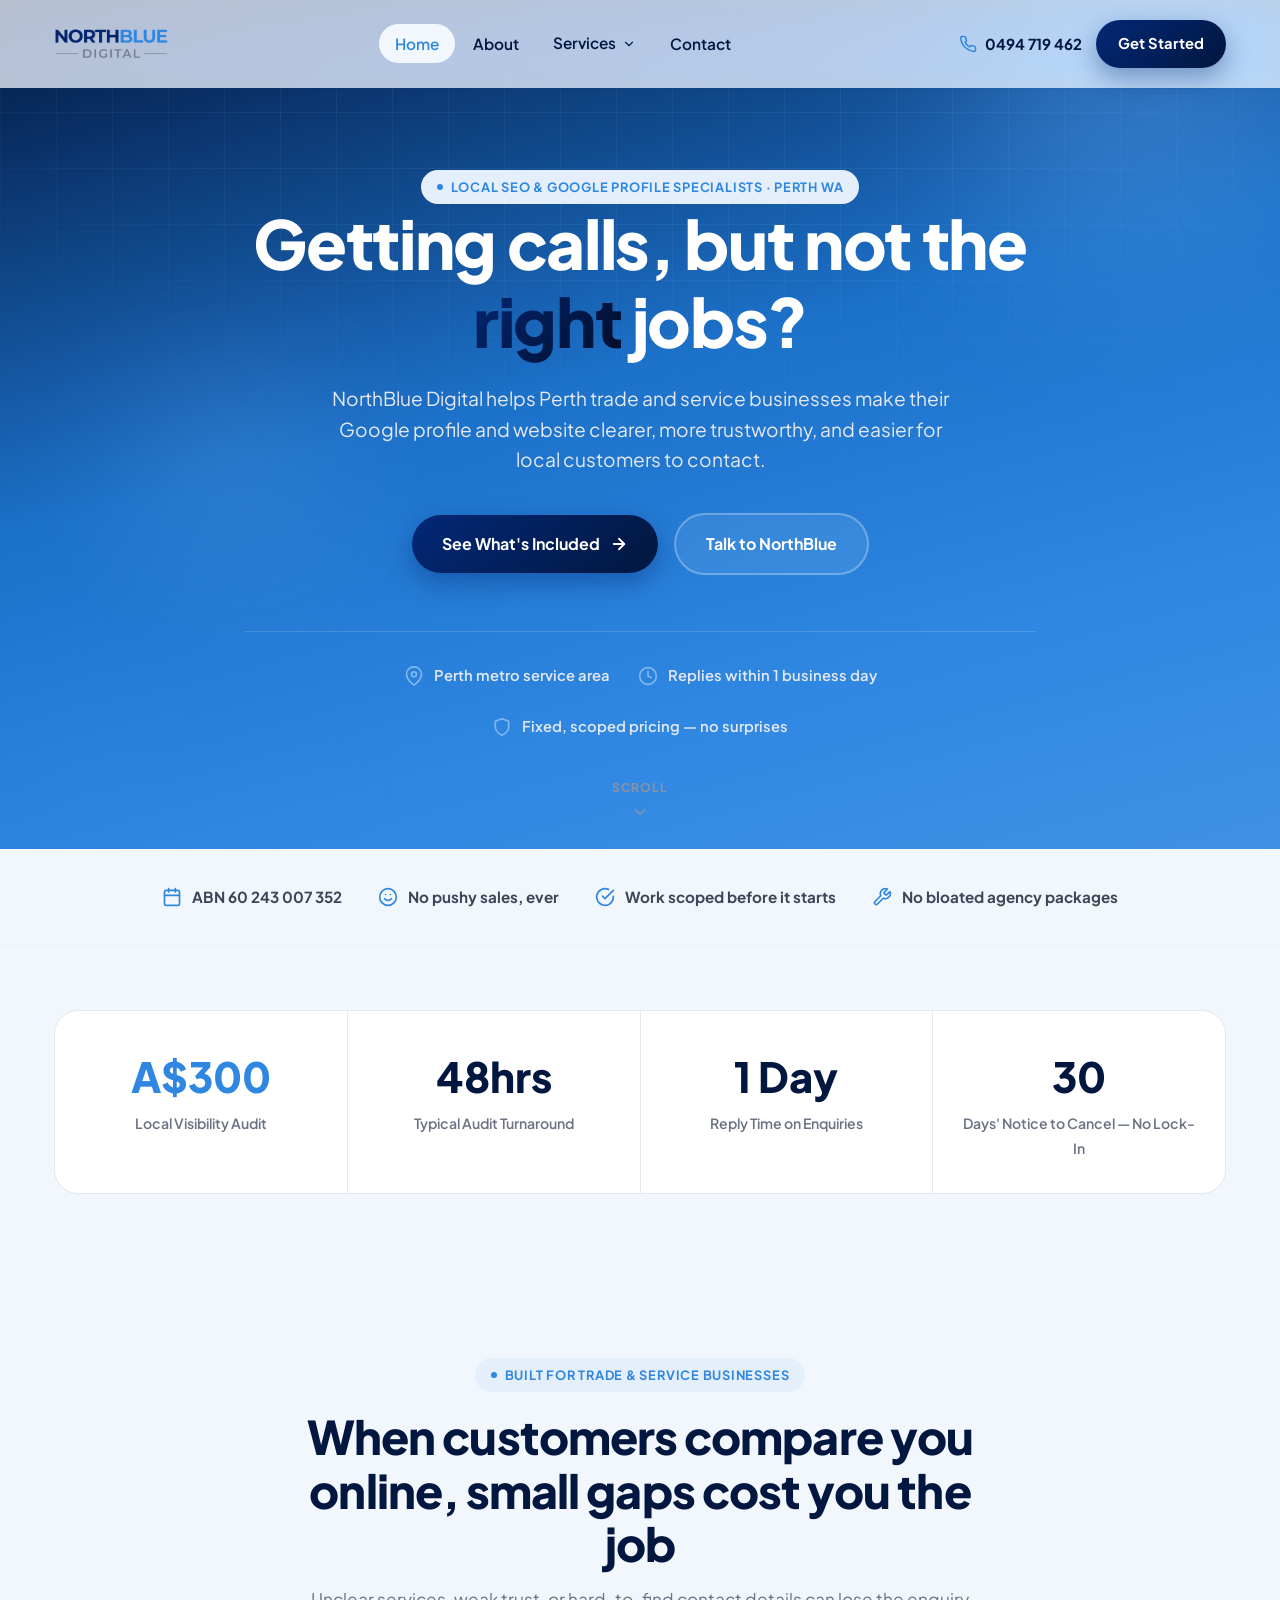
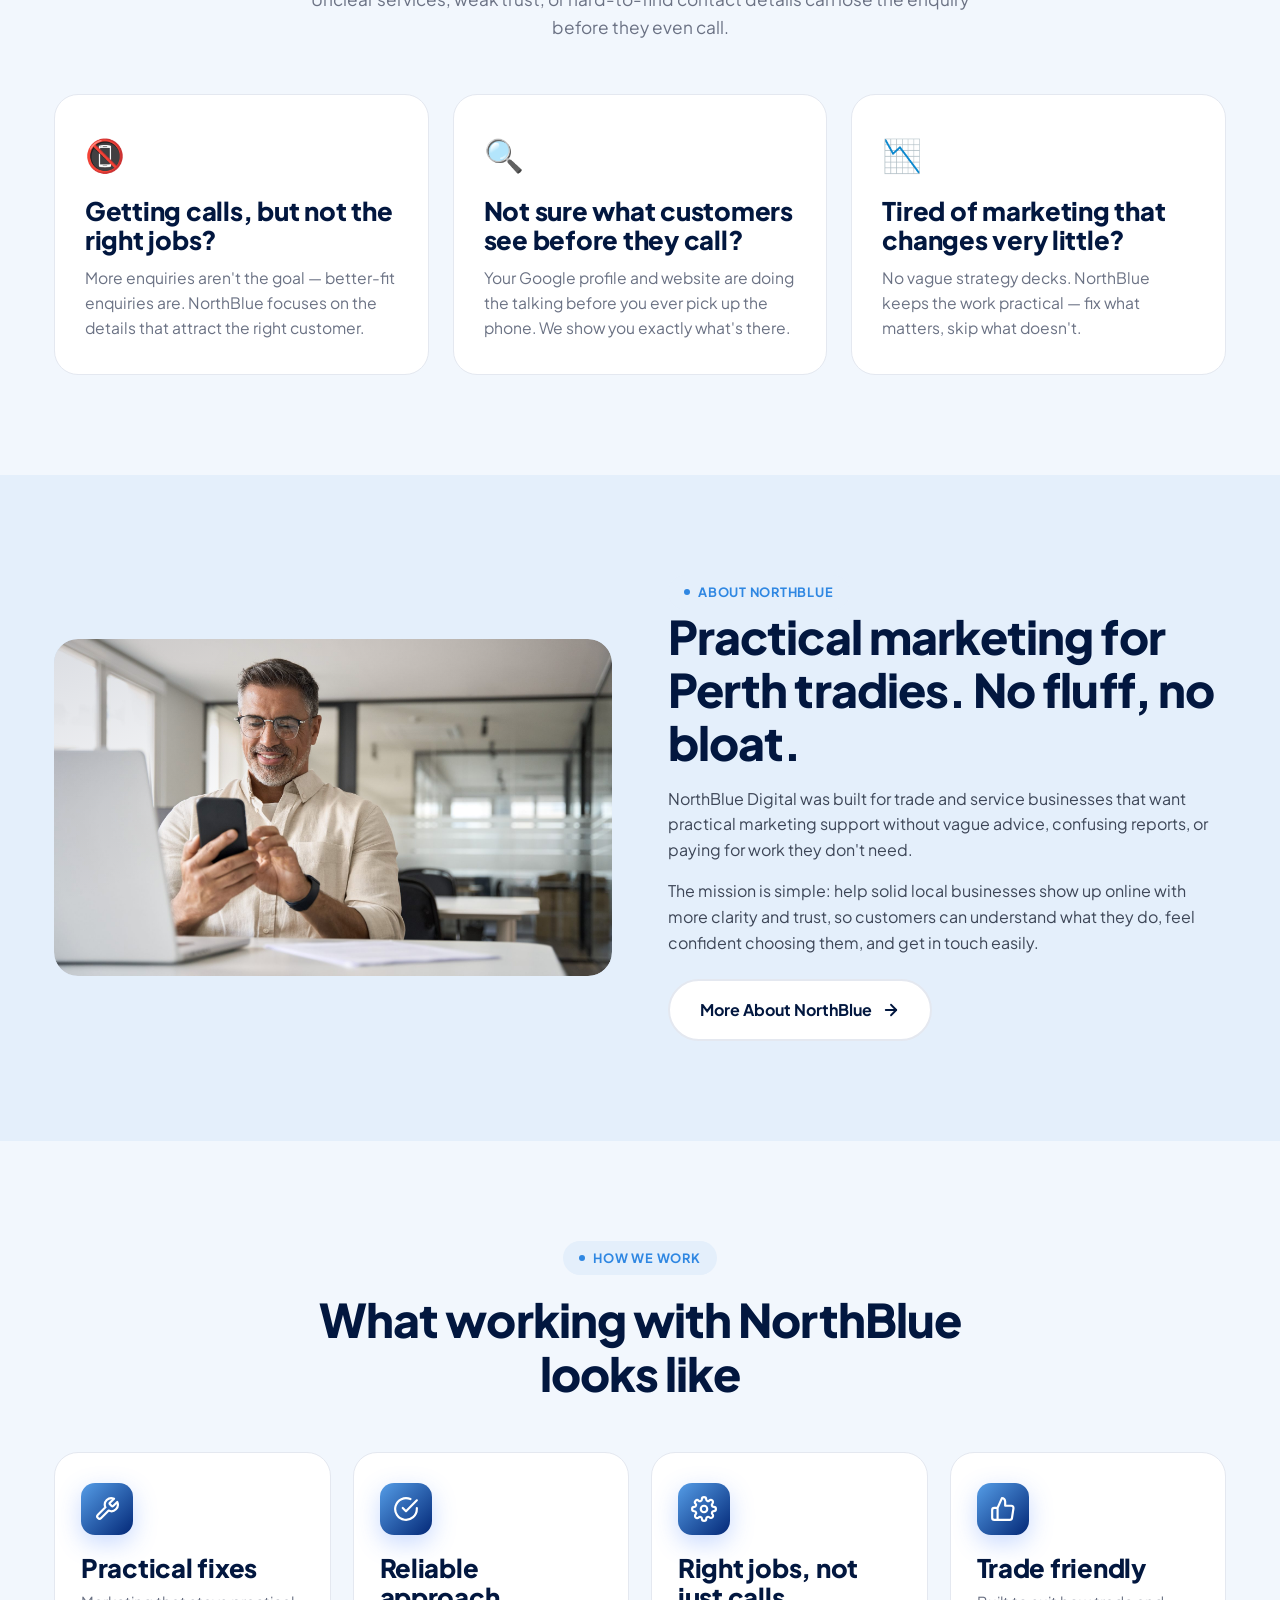
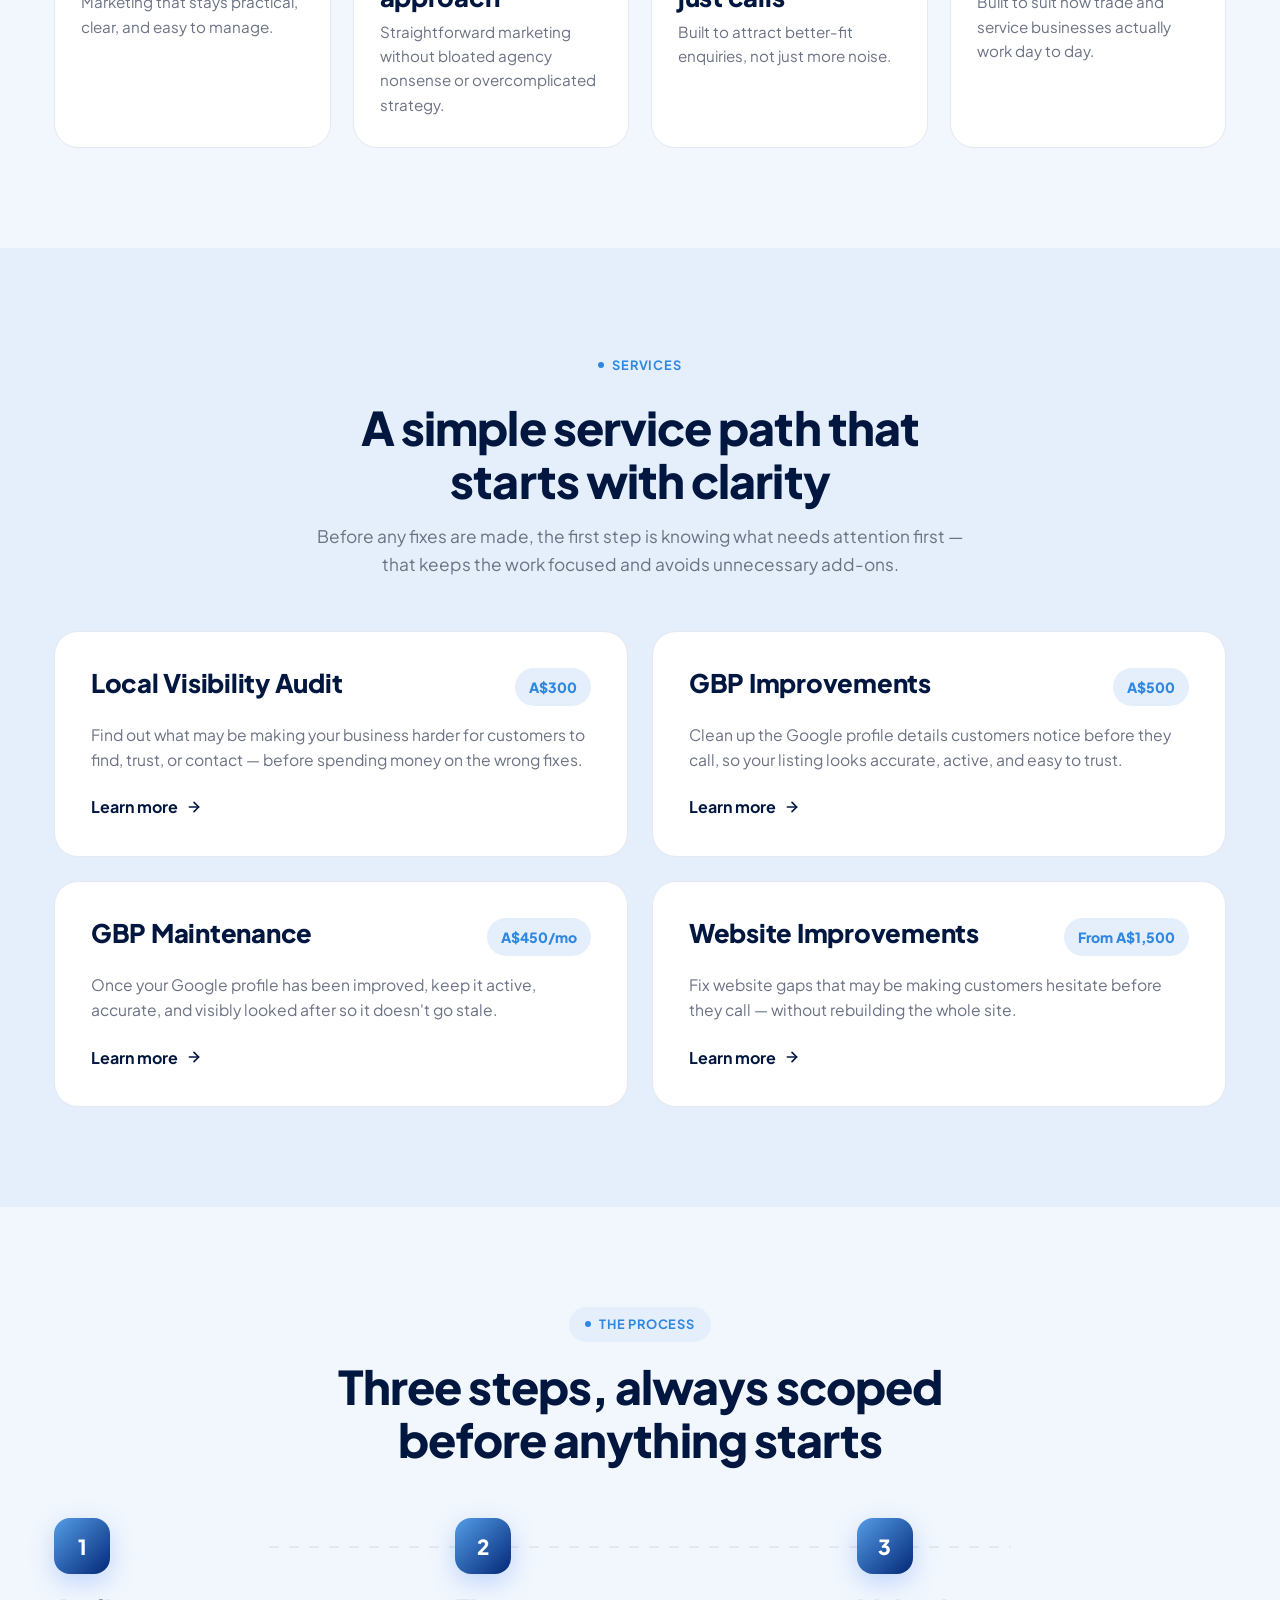
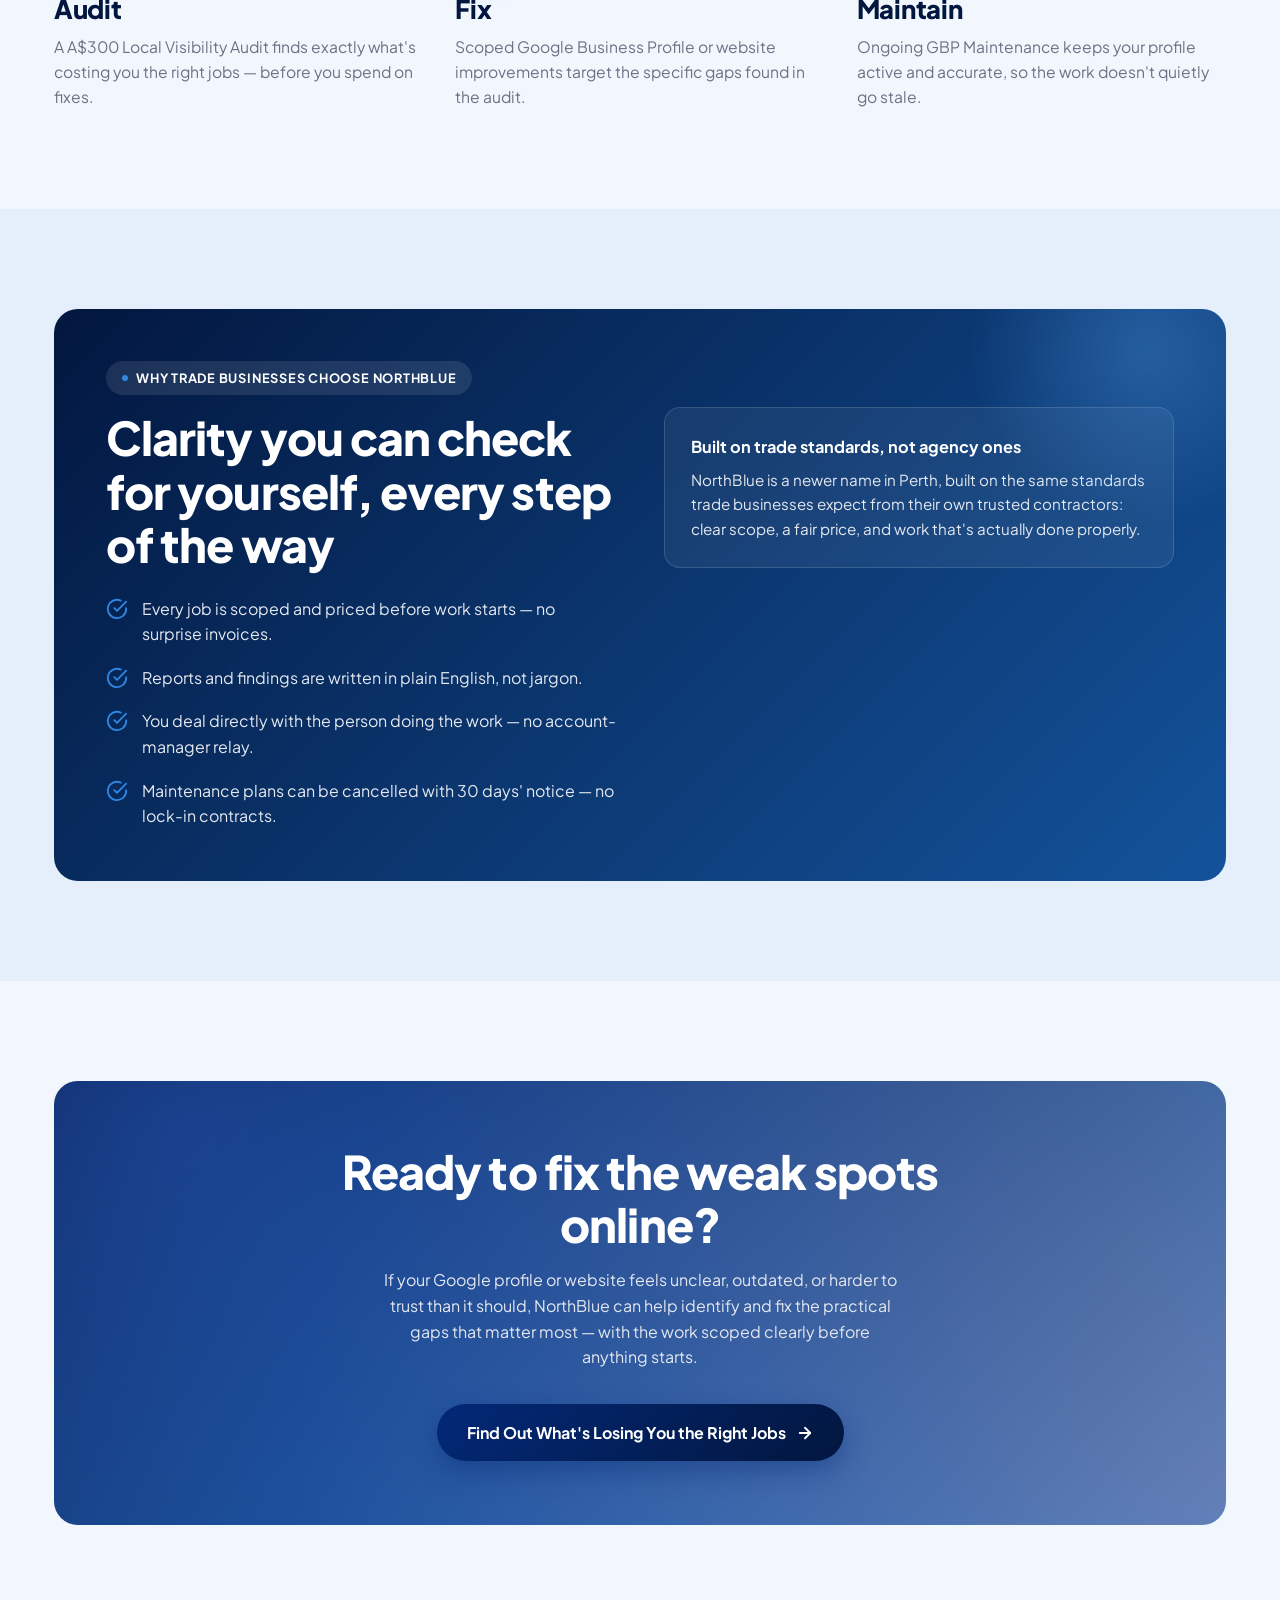
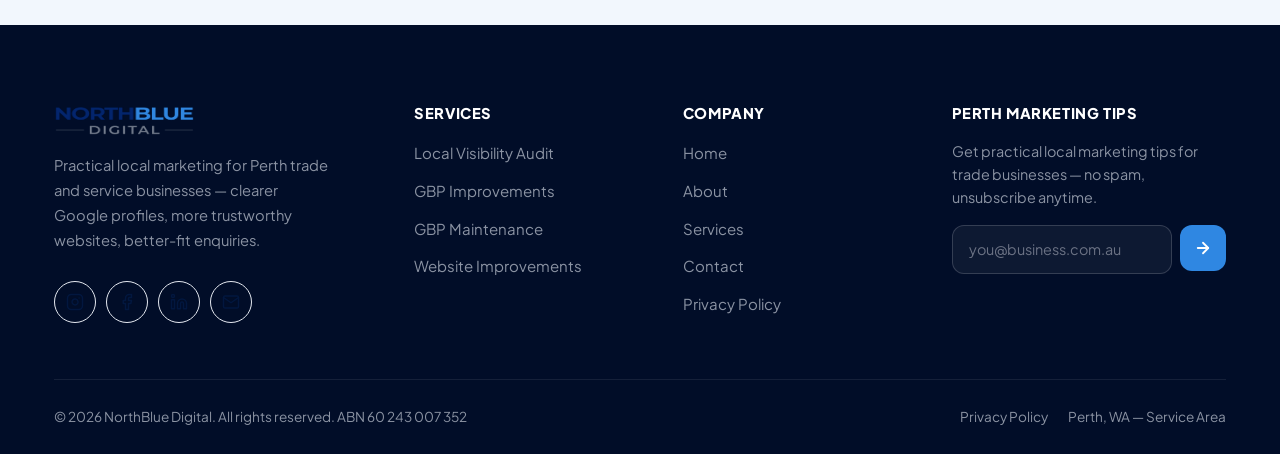
==== index.html @ ac147563 "Initial build: NorthBlue Digital website redesign Modernized 8-page marketing site (Home, About, Ser" ====
<!doctype html>
<html lang="en-AU">
<head>
<meta charset="UTF-8">
<meta name="viewport" content="width=device-width, initial-scale=1">
<title>Local SEO &amp; Google Business Profile Services Perth | NorthBlue Digital</title>
<meta name="description" content="Perth tradies: find out what's sending customers to a competitor. Local visibility audit, Google Business Profile fixes, and website improvements — scoped, priced, delivered.">
<link rel="canonical" href="https://northbluedigital.com.au/">
<meta property="og:type" content="website">
<meta property="og:title" content="NorthBlue Digital | Local SEO & Google Business Profile Services, Perth">
<meta property="og:description" content="Practical marketing for Perth tradies. No fluff, no bloat.">
<meta property="og:image" content="/assets/images/icon.png">
<link rel="icon" href="/assets/images/favicon-32.png" sizes="32x32">
<link rel="apple-touch-icon" href="/assets/images/apple-touch-icon.png">
<link rel="stylesheet" href="/assets/css/style.css">
<script type="application/ld+json">
{"@context":"https://schema.org","@type":"ProfessionalService","name":"NorthBlue Digital","image":"https://northbluedigital.com.au/assets/images/icon.png","url":"https://northbluedigital.com.au/","telephone":"+61494719462","email":"hello@northbluedigital.com.au","areaServed":"Perth, WA","address":{"@type":"PostalAddress","addressLocality":"Perth","addressRegion":"WA","addressCountry":"AU"}}
</script>
</head>
<body>
<a class="skip-link" href="#main">Skip to content</a>

<!-- ============ HEADER ============ -->
<header class="site-header">
  <div class="container">
    <a href="/" class="brand" aria-label="NorthBlue Digital home">
      <img src="/assets/images/logo.png" alt="NorthBlue Digital" width="160" height="47">
    </a>

    <nav class="nav-desktop" aria-label="Primary">
      <ul>
        <li><a class="nav-link" href="/" aria-current="page">Home</a></li>
        <li><a class="nav-link" href="/about/">About</a></li>
        <li class="has-dropdown">
          <a class="nav-link" href="/services/">Services
            <svg viewBox="0 0 24 24" fill="none" stroke="currentColor" stroke-width="2" stroke-linecap="round"><polyline points="6 9 12 15 18 9"/></svg>
          </a>
          <div class="dropdown">
            <a href="/services/local-visibility-audit/">Local Visibility Audit<span>Know what to fix first — A$300</span></a>
            <a href="/services/gbp-improvements/">GBP Improvements<span>Clean up your Google profile — A$500</span></a>
            <a href="/services/gbp-maintenance/">GBP Maintenance<span>Stay active monthly — A$450/mo</span></a>
            <a href="/services/website-improvements/">Website Improvements<span>Fix what's costing enquiries — from A$1,500</span></a>
          </div>
        </li>
        <li><a class="nav-link" href="/contact/">Contact</a></li>
      </ul>
    </nav>

    <div class="header-cta">
      <a href="tel:+61494719462" class="header-phone">
        <svg viewBox="0 0 24 24" fill="none" stroke="currentColor" stroke-width="2" stroke-linecap="round" stroke-linejoin="round"><path d="M22 16.92v3a2 2 0 0 1-2.18 2 19.79 19.79 0 0 1-8.63-3.07 19.5 19.5 0 0 1-6-6 19.79 19.79 0 0 1-3.07-8.67A2 2 0 0 1 4.11 2h3a2 2 0 0 1 2 1.72c.127.96.361 1.903.7 2.81a2 2 0 0 1-.45 2.11L8.09 9.91a16 16 0 0 0 6 6l1.27-1.27a2 2 0 0 1 2.11-.45c.907.339 1.85.573 2.81.7A2 2 0 0 1 22 16.92z"/></svg>
        0494 719 462
      </a>
      <a href="/contact/" class="btn btn-primary btn-sm">Get Started</a>
    </div>

    <button class="nav-toggle" aria-label="Open menu" aria-expanded="false">
      <span></span><span></span><span></span>
    </button>
  </div>
</header>

<div class="mobile-nav" aria-hidden="true">
  <div class="mobile-nav-backdrop" data-close-nav></div>
  <div class="mobile-nav-panel">
    <ul>
      <li><a href="/" data-close-nav>Home</a></li>
      <li><a href="/about/" data-close-nav>About</a></li>
      <li><a href="/services/" data-close-nav>Services</a></li>
      <li class="sub-list">
        <a href="/services/local-visibility-audit/" data-close-nav>— Local Visibility Audit</a>
        <a href="/services/gbp-improvements/" data-close-nav>— GBP Improvements</a>
        <a href="/services/gbp-maintenance/" data-close-nav>— GBP Maintenance</a>
        <a href="/services/website-improvements/" data-close-nav>— Website Improvements</a>
      </li>
      <li><a href="/contact/" data-close-nav>Contact</a></li>
    </ul>
    <div class="mobile-cta">
      <a href="tel:+61494719462" class="btn btn-secondary btn-block">Call 0494 719 462</a>
      <a href="/contact/" class="btn btn-primary btn-block">Get Started</a>
    </div>
  </div>
</div>

<main id="main">

  <!-- ============ HERO ============ -->
  <section class="hero">
    <div class="hero-grid"></div>
    <div class="hero-blob b1"></div>
    <div class="hero-blob b2"></div>
    <div class="hero-blob b3"></div>
    <div class="container hero-inner">
      <span class="eyebrow" data-reveal="fade">Local SEO &amp; Google Profile Specialists · Perth WA</span>
      <h1 data-reveal="fade">Getting calls, but not the <span class="accent">right</span> jobs?</h1>
      <p class="lede" data-reveal="fade">NorthBlue Digital helps Perth trade and service businesses make their Google profile and website clearer, more trustworthy, and easier for local customers to contact.</p>
      <div class="hero-actions" data-reveal="fade">
        <a href="/services/" class="btn btn-primary">
          See What's Included
          <svg viewBox="0 0 24 24" fill="none" stroke="currentColor" stroke-width="2.4" stroke-linecap="round" stroke-linejoin="round"><line x1="5" y1="12" x2="19" y2="12"/><polyline points="12 5 19 12 12 19"/></svg>
        </a>
        <a href="/contact/" class="btn btn-ghost-light">Talk to NorthBlue</a>
      </div>
      <div class="hero-meta" data-reveal="fade">
        <div class="item">
          <svg viewBox="0 0 24 24" fill="none" stroke="currentColor" stroke-width="2" stroke-linecap="round" stroke-linejoin="round"><path d="M21 10c0 7-9 13-9 13s-9-6-9-13a9 9 0 0 1 18 0z"/><circle cx="12" cy="10" r="3"/></svg>
          Perth metro service area
        </div>
        <div class="item">
          <svg viewBox="0 0 24 24" fill="none" stroke="currentColor" stroke-width="2" stroke-linecap="round" stroke-linejoin="round"><circle cx="12" cy="12" r="10"/><polyline points="12 6 12 12 16 14"/></svg>
          Replies within 1 business day
        </div>
        <div class="item">
          <svg viewBox="0 0 24 24" fill="none" stroke="currentColor" stroke-width="2" stroke-linecap="round" stroke-linejoin="round"><path d="M12 22s8-4 8-10V5l-8-3-8 3v7c0 6 8 10 8 10z"/></svg>
          Fixed, scoped pricing — no surprises
        </div>
      </div>
    </div>
    <div class="scroll-cue">
      Scroll
      <svg viewBox="0 0 24 24" fill="none" stroke="currentColor" stroke-width="2" stroke-linecap="round" stroke-linejoin="round"><polyline points="6 9 12 15 18 9"/></svg>
    </div>
  </section>

  <!-- ============ TRUST STRIP ============ -->
  <section class="trust-strip">
    <div class="container">
      <div class="trust-item">
        <svg viewBox="0 0 24 24" fill="none" stroke="currentColor" stroke-width="2" stroke-linecap="round" stroke-linejoin="round"><rect x="3" y="4" width="18" height="18" rx="2"/><line x1="16" y1="2" x2="16" y2="6"/><line x1="8" y1="2" x2="8" y2="6"/><line x1="3" y1="10" x2="21" y2="10"/></svg>
        ABN 60 243 007 352
      </div>
      <div class="trust-item">
        <svg viewBox="0 0 24 24" fill="none" stroke="currentColor" stroke-width="2" stroke-linecap="round" stroke-linejoin="round"><circle cx="12" cy="12" r="10"/><path d="M8 14s1.5 2 4 2 4-2 4-2"/><line x1="9" y1="9" x2="9.01" y2="9"/><line x1="15" y1="9" x2="15.01" y2="9"/></svg>
        No pushy sales, ever
      </div>
      <div class="trust-item">
        <svg viewBox="0 0 24 24" fill="none" stroke="currentColor" stroke-width="2" stroke-linecap="round" stroke-linejoin="round"><path d="M22 11.08V12a10 10 0 1 1-5.93-9.14"/><polyline points="22 4 12 14.01 9 11.01"/></svg>
        Work scoped before it starts
      </div>
      <div class="trust-item">
        <svg viewBox="0 0 24 24" fill="none" stroke="currentColor" stroke-width="2" stroke-linecap="round" stroke-linejoin="round"><path d="M14.7 6.3a1 1 0 0 0 0 1.4l1.6 1.6a1 1 0 0 0 1.4 0l3.77-3.77a6 6 0 0 1-7.94 7.94l-6.91 6.91a2.12 2.12 0 0 1-3-3l6.91-6.91a6 6 0 0 1 7.94-7.94l-3.76 3.76z"/></svg>
        No bloated agency packages
      </div>
    </div>
  </section>

  <!-- ============ STATS ============ -->
  <section class="section-pad" style="padding-block:64px;">
    <div class="container">
      <div class="stat-strip" data-reveal="scale">
        <div class="stat-cell">
          <span class="num"><span class="unit" data-prefix="A$" data-count-to="300">A$0</span></span>
          <span class="label">Local Visibility Audit</span>
        </div>
        <div class="stat-cell">
          <span class="num"><span data-suffix="hrs" data-count-to="48">0hrs</span></span>
          <span class="label">Typical Audit Turnaround</span>
        </div>
        <div class="stat-cell">
          <span class="num"><span data-count-to="1">0</span> Day</span>
          <span class="label">Reply Time on Enquiries</span>
        </div>
        <div class="stat-cell">
          <span class="num"><span data-count-to="30">0</span></span>
          <span class="label">Days' Notice to Cancel — No Lock-In</span>
        </div>
      </div>
    </div>
  </section>

  <!-- ============ PROBLEM ============ -->
  <section class="section-pad">
    <div class="container">
      <div class="section-head center">
        <span class="eyebrow">Built for trade &amp; service businesses</span>
        <h2>When customers compare you online, small gaps cost you the job</h2>
        <p>Unclear services, weak trust, or hard-to-find contact details can lose the enquiry before they even call.</p>
      </div>
      <div class="problem-grid" data-reveal-group>
        <div class="problem-card" data-reveal style="--i:0">
          <span class="mark">📵</span>
          <h3>Getting calls, but not the right jobs?</h3>
          <p>More enquiries aren't the goal — better-fit enquiries are. NorthBlue focuses on the details that attract the right customer.</p>
        </div>
        <div class="problem-card" data-reveal style="--i:1">
          <span class="mark">🔍</span>
          <h3>Not sure what customers see before they call?</h3>
          <p>Your Google profile and website are doing the talking before you ever pick up the phone. We show you exactly what's there.</p>
        </div>
        <div class="problem-card" data-reveal style="--i:2">
          <span class="mark">📉</span>
          <h3>Tired of marketing that changes very little?</h3>
          <p>No vague strategy decks. NorthBlue keeps the work practical — fix what matters, skip what doesn't.</p>
        </div>
      </div>
    </div>
  </section>

  <!-- ============ ABOUT TEASER ============ -->
  <section class="section-pad bg-soft">
    <div class="container">
      <div class="two-col">
        <div data-reveal="left">
          <div class="media-frame">
            <img src="/assets/images/photo-1.jpg" alt="Perth tradesperson reviewing job details on site" width="1024" height="618" loading="lazy">
          </div>
        </div>
        <div data-reveal="right">
          <span class="eyebrow">About NorthBlue</span>
          <h2>Practical marketing for Perth tradies. No fluff, no bloat.</h2>
          <p class="mt-16" style="color:var(--slate-600)">NorthBlue Digital was built for trade and service businesses that want practical marketing support without vague advice, confusing reports, or paying for work they don't need.</p>
          <p class="mt-16" style="color:var(--slate-600)">The mission is simple: help solid local businesses show up online with more clarity and trust, so customers can understand what they do, feel confident choosing them, and get in touch easily.</p>
          <a href="/about/" class="btn btn-secondary mt-24">
            More About NorthBlue
            <svg viewBox="0 0 24 24" fill="none" stroke="currentColor" stroke-width="2.4" stroke-linecap="round" stroke-linejoin="round"><line x1="5" y1="12" x2="19" y2="12"/><polyline points="12 5 19 12 12 19"/></svg>
          </a>
        </div>
      </div>
    </div>
  </section>

  <!-- ============ VALUE GRID ============ -->
  <section class="section-pad">
    <div class="container">
      <div class="section-head center">
        <span class="eyebrow">How we work</span>
        <h2>What working with NorthBlue looks like</h2>
      </div>
      <div class="value-grid" data-reveal-group>
        <div class="value-card" data-reveal style="--i:0">
          <div class="icon-badge">
            <svg viewBox="0 0 24 24" fill="none" stroke="currentColor" stroke-width="2" stroke-linecap="round" stroke-linejoin="round"><path d="M14.7 6.3a1 1 0 0 0 0 1.4l1.6 1.6a1 1 0 0 0 1.4 0l3.77-3.77a6 6 0 0 1-7.94 7.94l-6.91 6.91a2.12 2.12 0 0 1-3-3l6.91-6.91a6 6 0 0 1 7.94-7.94l-3.76 3.76z"/></svg>
          </div>
          <h3>Practical fixes</h3>
          <p>Marketing that stays practical, clear, and easy to manage.</p>
        </div>
        <div class="value-card" data-reveal style="--i:1">
          <div class="icon-badge">
            <svg viewBox="0 0 24 24" fill="none" stroke="currentColor" stroke-width="2" stroke-linecap="round" stroke-linejoin="round"><path d="M22 11.08V12a10 10 0 1 1-5.93-9.14"/><polyline points="22 4 12 14.01 9 11.01"/></svg>
          </div>
          <h3>Reliable approach</h3>
          <p>Straightforward marketing without bloated agency nonsense or overcomplicated strategy.</p>
        </div>
        <div class="value-card" data-reveal style="--i:2">
          <div class="icon-badge">
            <svg viewBox="0 0 24 24" fill="none" stroke="currentColor" stroke-width="2" stroke-linecap="round" stroke-linejoin="round"><circle cx="12" cy="12" r="3"/><path d="M19.4 15a1.65 1.65 0 0 0 .33 1.82l.06.06a2 2 0 1 1-2.83 2.83l-.06-.06a1.65 1.65 0 0 0-1.82-.33 1.65 1.65 0 0 0-1 1.51V21a2 2 0 0 1-4 0v-.09A1.65 1.65 0 0 0 9 19.4a1.65 1.65 0 0 0-1.82.33l-.06.06a2 2 0 1 1-2.83-2.83l.06-.06a1.65 1.65 0 0 0 .33-1.82 1.65 1.65 0 0 0-1.51-1H3a2 2 0 0 1 0-4h.09A1.65 1.65 0 0 0 4.6 9a1.65 1.65 0 0 0-.33-1.82l-.06-.06a2 2 0 1 1 2.83-2.83l.06.06a1.65 1.65 0 0 0 1.82.33H9a1.65 1.65 0 0 0 1-1.51V3a2 2 0 0 1 4 0v.09a1.65 1.65 0 0 0 1 1.51 1.65 1.65 0 0 0 1.82-.33l.06-.06a2 2 0 1 1 2.83 2.83l-.06.06a1.65 1.65 0 0 0-.33 1.82V9a1.65 1.65 0 0 0 1.51 1H21a2 2 0 0 1 0 4h-.09a1.65 1.65 0 0 0-1.51 1z"/></svg>
          </div>
          <h3>Right jobs, not just calls</h3>
          <p>Built to attract better-fit enquiries, not just more noise.</p>
        </div>
        <div class="value-card" data-reveal style="--i:3">
          <div class="icon-badge">
            <svg viewBox="0 0 24 24" fill="none" stroke="currentColor" stroke-width="2" stroke-linecap="round" stroke-linejoin="round"><path d="M14 9V5a3 3 0 0 0-3-3l-4 9v11h11.28a2 2 0 0 0 2-1.7l1.38-9a2 2 0 0 0-2-2.3zM7 22H4a2 2 0 0 1-2-2v-7a2 2 0 0 1 2-2h3"/></svg>
          </div>
          <h3>Trade friendly</h3>
          <p>Built to suit how trade and service businesses actually work day to day.</p>
        </div>
      </div>
    </div>
  </section>

  <!-- ============ SERVICES ============ -->
  <section class="section-pad bg-soft">
    <div class="container">
      <div class="section-head center">
        <span class="eyebrow">Services</span>
        <h2>A simple service path that starts with clarity</h2>
        <p>Before any fixes are made, the first step is knowing what needs attention first — that keeps the work focused and avoids unnecessary add-ons.</p>
      </div>
      <div class="service-grid" data-reveal-group>
        <a href="/services/local-visibility-audit/" class="service-card" data-reveal style="--i:0">
          <div class="top-row">
            <h3>Local Visibility Audit</h3>
            <span class="service-price">A$300</span>
          </div>
          <p>Find out what may be making your business harder for customers to find, trust, or contact — before spending money on the wrong fixes.</p>
          <span class="card-link">Learn more <svg viewBox="0 0 24 24" fill="none" stroke="currentColor" stroke-width="2.4" stroke-linecap="round" stroke-linejoin="round"><line x1="5" y1="12" x2="19" y2="12"/><polyline points="12 5 19 12 12 19"/></svg></span>
        </a>
        <a href="/services/gbp-improvements/" class="service-card" data-reveal style="--i:1">
          <div class="top-row">
            <h3>GBP Improvements</h3>
            <span class="service-price">A$500</span>
          </div>
          <p>Clean up the Google profile details customers notice before they call, so your listing looks accurate, active, and easy to trust.</p>
          <span class="card-link">Learn more <svg viewBox="0 0 24 24" fill="none" stroke="currentColor" stroke-width="2.4" stroke-linecap="round" stroke-linejoin="round"><line x1="5" y1="12" x2="19" y2="12"/><polyline points="12 5 19 12 12 19"/></svg></span>
        </a>
        <a href="/services/gbp-maintenance/" class="service-card" data-reveal style="--i:2">
          <div class="top-row">
            <h3>GBP Maintenance</h3>
            <span class="service-price">A$450/mo</span>
          </div>
          <p>Once your Google profile has been improved, keep it active, accurate, and visibly looked after so it doesn't go stale.</p>
          <span class="card-link">Learn more <svg viewBox="0 0 24 24" fill="none" stroke="currentColor" stroke-width="2.4" stroke-linecap="round" stroke-linejoin="round"><line x1="5" y1="12" x2="19" y2="12"/><polyline points="12 5 19 12 12 19"/></svg></span>
        </a>
        <a href="/services/website-improvements/" class="service-card" data-reveal style="--i:3">
          <div class="top-row">
            <h3>Website Improvements</h3>
            <span class="service-price">From A$1,500</span>
          </div>
          <p>Fix website gaps that may be making customers hesitate before they call — without rebuilding the whole site.</p>
          <span class="card-link">Learn more <svg viewBox="0 0 24 24" fill="none" stroke="currentColor" stroke-width="2.4" stroke-linecap="round" stroke-linejoin="round"><line x1="5" y1="12" x2="19" y2="12"/><polyline points="12 5 19 12 12 19"/></svg></span>
        </a>
      </div>
    </div>
  </section>

  <!-- ============ PROCESS ============ -->
  <section class="section-pad">
    <div class="container">
      <div class="section-head center">
        <span class="eyebrow">The process</span>
        <h2>Three steps, always scoped before anything starts</h2>
      </div>
      <div class="process-track" data-reveal-group>
        <div class="process-step" data-reveal style="--i:0">
          <span class="num">1</span>
          <h3>Audit</h3>
          <p>A A$300 Local Visibility Audit finds exactly what's costing you the right jobs — before you spend on fixes.</p>
        </div>
        <div class="process-step" data-reveal style="--i:1">
          <span class="num">2</span>
          <h3>Fix</h3>
          <p>Scoped Google Business Profile or website improvements target the specific gaps found in the audit.</p>
        </div>
        <div class="process-step" data-reveal style="--i:2">
          <span class="num">3</span>
          <h3>Maintain</h3>
          <p>Ongoing GBP Maintenance keeps your profile active and accurate, so the work doesn't quietly go stale.</p>
        </div>
      </div>
    </div>
  </section>

  <!-- ============ PROOF PANEL ============ -->
  <section class="section-pad bg-soft">
    <div class="container">
      <div class="proof-panel" data-reveal="scale">
        <div>
          <span class="eyebrow" style="background:rgba(255,255,255,0.1); color:#fff;">Why trade businesses choose NorthBlue</span>
          <h2 class="mt-16">Clarity you can check for yourself, every step of the way</h2>
          <ul class="proof-list mt-24">
            <li><svg viewBox="0 0 24 24" fill="none" stroke="currentColor" stroke-width="2" stroke-linecap="round" stroke-linejoin="round"><path d="M22 11.08V12a10 10 0 1 1-5.93-9.14"/><polyline points="22 4 12 14.01 9 11.01"/></svg> Every job is scoped and priced before work starts — no surprise invoices.</li>
            <li><svg viewBox="0 0 24 24" fill="none" stroke="currentColor" stroke-width="2" stroke-linecap="round" stroke-linejoin="round"><path d="M22 11.08V12a10 10 0 1 1-5.93-9.14"/><polyline points="22 4 12 14.01 9 11.01"/></svg> Reports and findings are written in plain English, not jargon.</li>
            <li><svg viewBox="0 0 24 24" fill="none" stroke="currentColor" stroke-width="2" stroke-linecap="round" stroke-linejoin="round"><path d="M22 11.08V12a10 10 0 1 1-5.93-9.14"/><polyline points="22 4 12 14.01 9 11.01"/></svg> You deal directly with the person doing the work — no account-manager relay.</li>
            <li><svg viewBox="0 0 24 24" fill="none" stroke="currentColor" stroke-width="2" stroke-linecap="round" stroke-linejoin="round"><path d="M22 11.08V12a10 10 0 1 1-5.93-9.14"/><polyline points="22 4 12 14.01 9 11.01"/></svg> Maintenance plans can be cancelled with 30 days' notice — no lock-in contracts.</li>
          </ul>
        </div>
        <div class="proof-note">
          <strong>Built on trade standards, not agency ones</strong>
          NorthBlue is a newer name in Perth, built on the same standards trade businesses expect from their own trusted contractors: clear scope, a fair price, and work that's actually done properly.
        </div>
      </div>
    </div>
  </section>

  <!-- ============ CTA BAND ============ -->
  <section class="section-pad">
    <div class="container">
      <div class="cta-band" data-reveal="scale">
        <h2>Ready to fix the weak spots online?</h2>
        <p>If your Google profile or website feels unclear, outdated, or harder to trust than it should, NorthBlue can help identify and fix the practical gaps that matter most — with the work scoped clearly before anything starts.</p>
        <div class="hero-actions">
          <a href="/services/local-visibility-audit/" class="btn btn-primary">
            Find Out What's Losing You the Right Jobs
            <svg viewBox="0 0 24 24" fill="none" stroke="currentColor" stroke-width="2.4" stroke-linecap="round" stroke-linejoin="round"><line x1="5" y1="12" x2="19" y2="12"/><polyline points="12 5 19 12 12 19"/></svg>
          </a>
        </div>
      </div>
    </div>
  </section>

</main>

<!-- ============ FOOTER ============ -->
<footer class="site-footer">
  <div class="container">
    <div class="footer-top">
      <div class="footer-brand">
        <img src="/assets/images/logo.png" alt="NorthBlue Digital" width="140" height="41" loading="lazy">
        <p>Practical local marketing for Perth trade and service businesses — clearer Google profiles, more trustworthy websites, better-fit enquiries.</p>
        <div class="social-row">
          <a href="https://www.instagram.com/northbluedigital/" aria-label="NorthBlue Digital on Instagram" target="_blank" rel="noopener"><svg viewBox="0 0 24 24" fill="none" stroke="currentColor" stroke-width="2" stroke-linecap="round" stroke-linejoin="round"><rect x="2" y="2" width="20" height="20" rx="5"/><path d="M16 11.37A4 4 0 1 1 12.63 8 4 4 0 0 1 16 11.37z"/><line x1="17.5" y1="6.5" x2="17.51" y2="6.5"/></svg></a>
          <a href="https://www.facebook.com/NorthBlueDigital/" aria-label="NorthBlue Digital on Facebook" target="_blank" rel="noopener"><svg viewBox="0 0 24 24" fill="none" stroke="currentColor" stroke-width="2" stroke-linecap="round" stroke-linejoin="round"><path d="M18 2h-3a5 5 0 0 0-5 5v3H7v4h3v8h4v-8h3l1-4h-4V7a1 1 0 0 1 1-1h3z"/></svg></a>
          <a href="https://linkedin.com/company/northbluedigital" aria-label="NorthBlue Digital on LinkedIn" target="_blank" rel="noopener"><svg viewBox="0 0 24 24" fill="none" stroke="currentColor" stroke-width="2" stroke-linecap="round" stroke-linejoin="round"><path d="M16 8a6 6 0 0 1 6 6v7h-4v-7a2 2 0 0 0-2-2 2 2 0 0 0-2 2v7h-4v-7a6 6 0 0 1 6-6z"/><rect x="2" y="9" width="4" height="12"/><circle cx="4" cy="4" r="2"/></svg></a>
          <a href="mailto:hello@northbluedigital.com.au" aria-label="Email NorthBlue Digital"><svg viewBox="0 0 24 24" fill="none" stroke="currentColor" stroke-width="2" stroke-linecap="round" stroke-linejoin="round"><rect x="2" y="4" width="20" height="16" rx="2"/><path d="M22 6l-10 7L2 6"/></svg></a>
        </div>
      </div>
      <div class="footer-col">
        <h4>Services</h4>
        <ul>
          <li><a href="/services/local-visibility-audit/">Local Visibility Audit</a></li>
          <li><a href="/services/gbp-improvements/">GBP Improvements</a></li>
          <li><a href="/services/gbp-maintenance/">GBP Maintenance</a></li>
          <li><a href="/services/website-improvements/">Website Improvements</a></li>
        </ul>
      </div>
      <div class="footer-col">
        <h4>Company</h4>
        <ul>
          <li><a href="/">Home</a></li>
          <li><a href="/about/">About</a></li>
          <li><a href="/services/">Services</a></li>
          <li><a href="/contact/">Contact</a></li>
          <li><a href="/privacy-policy/">Privacy Policy</a></li>
        </ul>
      </div>
      <div class="footer-col footer-newsletter">
        <h4>Perth Marketing Tips</h4>
        <p>Get practical local marketing tips for trade businesses — no spam, unsubscribe anytime.</p>
        <form data-validate>
          <input type="email" required placeholder="you@business.com.au" aria-label="Email address">
          <button type="submit" aria-label="Subscribe">
            <svg viewBox="0 0 24 24" fill="none" stroke="currentColor" stroke-width="2.4" stroke-linecap="round" stroke-linejoin="round"><line x1="5" y1="12" x2="19" y2="12"/><polyline points="12 5 19 12 12 19"/></svg>
          </button>
          <div class="form-honeypot"><label>Leave blank<input type="text" name="company" tabindex="-1" autocomplete="off"></label></div>
        </form>
        <div class="form-status" role="status"></div>
      </div>
    </div>
    <div class="footer-bottom">
      <span>© <span data-year></span> NorthBlue Digital. All rights reserved. ABN 60 243 007 352</span>
      <div class="legal-links">
        <a href="/privacy-policy/">Privacy Policy</a>
        <a href="/services/">Perth, WA — Service Area</a>
      </div>
    </div>
  </div>
</footer>

<button class="to-top" aria-label="Back to top">
  <svg viewBox="0 0 24 24" fill="none" stroke="currentColor" stroke-width="2.4" stroke-linecap="round" stroke-linejoin="round"><line x1="12" y1="19" x2="12" y2="5"/><polyline points="5 12 12 5 19 12"/></svg>
</button>

<script src="/assets/js/main.js"></script>
</body>
</html>
---- assets/css/style.css ----
/* =========================================================
   NorthBlue Digital — Design System
   ========================================================= */

/* ---- Fonts (self-hosted) ---- */
@font-face {
  font-family: 'Plus Jakarta Sans';
  src: url('../fonts/plus-jakarta-sans-400.woff2') format('woff2');
  font-weight: 400; font-style: normal; font-display: swap;
}
@font-face {
  font-family: 'Plus Jakarta Sans';
  src: url('../fonts/plus-jakarta-sans-500.woff2') format('woff2');
  font-weight: 500; font-style: normal; font-display: swap;
}
@font-face {
  font-family: 'Plus Jakarta Sans';
  src: url('../fonts/plus-jakarta-sans-600.woff2') format('woff2');
  font-weight: 600; font-style: normal; font-display: swap;
}
@font-face {
  font-family: 'Plus Jakarta Sans';
  src: url('../fonts/plus-jakarta-sans-700.woff2') format('woff2');
  font-weight: 700; font-style: normal; font-display: swap;
}
@font-face {
  font-family: 'Plus Jakarta Sans';
  src: url('../fonts/plus-jakarta-sans-800.woff2') format('woff2');
  font-weight: 800; font-style: normal; font-display: swap;
}

/* ---- Tokens ---- */
:root{
  --navy-950:#010d28;
  --navy-900:#02173f;
  --navy-800:#021e59;
  --navy-700:#032877;
  --blue-700:#1c71c9;
  --blue-600:#2f87e2;
  --blue-500:#559de7;
  --blue-400:#82b7ee;
  --blue-100:#e4effb;
  --blue-50:#f2f7fd;
  --slate-900:#111827;
  --slate-700:#3d4657;
  --slate-500:#6b7284;
  --slate-400:#8b93a3;
  --slate-200:#e4e8f0;
  --slate-100:#eef1f7;
  --white:#ffffff;
  --accent-500:#2f87e2;
  --accent-600:#2f87e2;
  --accent-100:#ffe7dd;
  --success:#1f9d63;

  --font:'Plus Jakarta Sans', -apple-system, BlinkMacSystemFont, 'Segoe UI', sans-serif;

  --container:1220px;
  --radius-sm:10px;
  --radius-md:16px;
  --radius-lg:24px;
  --radius-pill:999px;

  --shadow-sm:0 2px 8px rgba(10,26,61,0.06);
  --shadow-md:0 12px 32px rgba(10,26,61,0.10);
  --shadow-lg:0 24px 64px rgba(10,26,61,0.16);
  --shadow-glow:0 8px 24px rgba(61,121,255,0.28);

  --ease:cubic-bezier(.16,.84,.44,1);
  --speed-fast:.2s;
  --speed:.4s;
  --speed-slow:.7s;
}

/* ---- Reset ---- */
*,*::before,*::after{box-sizing:border-box; margin:0; padding:0;}
html{scroll-behavior:smooth; -webkit-text-size-adjust:100%;}
@media (prefers-reduced-motion: reduce){
  html{scroll-behavior:auto;}
  *,*::before,*::after{animation-duration:0.001ms !important; animation-iteration-count:1 !important; transition-duration:0.001ms !important; scroll-behavior:auto !important;}
}
body{
  font-family:var(--font);
  color:var(--slate-700);
  background:var(--blue-50);
  line-height:1.6;
  font-size:16px;
  -webkit-font-smoothing:antialiased;
  overflow-x:hidden;
}
img{max-width:100%; display:block;}
a{color:inherit; text-decoration:none;}
ul{list-style:none;}
button{font:inherit; cursor:pointer; border:none; background:none; color:inherit;}
input,select,textarea{font:inherit; color:inherit;}
h1,h2,h3,h4{
  font-family:var(--font);
  font-weight:800;
  color:var(--navy-900);
  line-height:1.15;
  letter-spacing:-0.02em;
}
h1{font-size:clamp(2.4rem, 4.5vw + 1rem, 4.2rem);}
h2{font-size:clamp(1.9rem, 2.6vw + 1rem, 2.9rem);}
h3{font-size:clamp(1.25rem, 1vw + 1rem, 1.6rem); letter-spacing:-0.01em;}
h4{font-size:1.1rem;}
p{max-width:65ch;}
.container{width:100%; max-width:var(--container); margin-inline:auto; padding-inline:24px;}
section{position:relative;}

:focus-visible{
  outline:3px solid var(--blue-500);
  outline-offset:3px;
  border-radius:6px;
}

/* ---- Utility ---- */
.eyebrow{
  display:inline-flex; align-items:center; gap:8px;
  font-size:0.8rem; font-weight:700; letter-spacing:0.06em; text-transform:uppercase;
  color:var(--blue-600);
  background:var(--blue-100);
  padding:7px 16px;
  border-radius:var(--radius-pill);
}
.eyebrow::before{
  content:''; width:6px; height:6px; border-radius:50%; background:var(--accent-500);
}
.section-head{max-width:680px; margin-bottom:52px;}
.section-head.center{margin-inline:auto; text-align:center;}
.section-head p{margin-top:16px; font-size:1.08rem; color:var(--slate-500);}
.section-head .eyebrow{margin-bottom:18px;}
.section-pad{padding-block:100px;}
@media (max-width:768px){ .section-pad{padding-block:64px;} }
.bg-soft{background:var(--blue-100);}
.bg-navy{background:var(--navy-900); color:var(--slate-200);}
.bg-navy h2, .bg-navy h3{color:var(--white);}
.text-center{text-align:center;}
.muted{color:var(--slate-500);}
.mt-8{margin-top:8px;} .mt-16{margin-top:16px;} .mt-24{margin-top:24px;} .mt-32{margin-top:32px;} .mt-48{margin-top:48px;}

/* ---- Buttons ---- */
.btn{
  display:inline-flex; align-items:center; justify-content:center; gap:10px;
  padding:16px 30px;
  border-radius:var(--radius-pill);
  font-weight:700; font-size:1rem;
  white-space:nowrap;
  transition:transform var(--speed-fast) var(--ease), box-shadow var(--speed-fast) var(--ease), background var(--speed-fast) var(--ease), color var(--speed-fast) var(--ease);
  position:relative;
}
.btn svg{width:18px; height:18px; flex-shrink:0; transition:transform var(--speed-fast) var(--ease);}
.btn:active{transform:scale(0.97);}
.btn-primary{
  background:linear-gradient(135deg, var(--navy-700), var(--navy-900));
  color:var(--white);
  box-shadow:0 10px 26px rgba(3,37,110,0.38);
  animation:btnPulse 3.2s ease-in-out infinite;
  overflow:hidden;
}
.btn-primary::after{
  content:''; position:absolute; inset:0;
  background:linear-gradient(115deg, transparent 30%, rgba(255,255,255,0.45) 50%, transparent 70%);
  transform:translateX(-120%); transition:transform 0.7s var(--ease);
}
.btn-primary:hover{transform:translateY(-3px); box-shadow:0 16px 34px rgba(3,37,110,0.5); animation-play-state:paused;}
.btn-primary:hover::after{transform:translateX(120%);}
.btn-primary:hover svg{transform:translateX(3px);}
@keyframes btnPulse{
  0%,100%{box-shadow:0 10px 26px rgba(3,37,110,0.38);}
  50%{box-shadow:0 10px 30px rgba(3,37,110,0.55), 0 0 0 6px rgba(3,37,110,0.1);}
}
.btn-secondary{
  background:var(--white);
  color:var(--navy-900);
  border:2px solid var(--slate-200);
}
.btn-secondary:hover{border-color:var(--blue-500); color:var(--blue-600); transform:translateY(-3px); box-shadow:var(--shadow-md);}
.btn-ghost-light{
  background:rgba(255,255,255,0.08);
  color:var(--white);
  border:2px solid rgba(255,255,255,0.28);
  backdrop-filter:blur(6px);
}
.btn-ghost-light:hover{background:rgba(255,255,255,0.16); border-color:rgba(255,255,255,0.5); transform:translateY(-3px);}
.btn-block{width:100%;}
.btn-sm{padding:12px 22px; font-size:0.92rem;}

/* ---- Header ---- */
.site-header{
  position:fixed; top:0; left:0; right:0; z-index:200;
  padding-block:20px;
  background:rgba(242,247,253,0.75);
  backdrop-filter:blur(14px) saturate(160%);
  box-shadow:0 1px 0 rgba(3,37,110,0.06);
  transition:padding var(--speed) var(--ease), background var(--speed) var(--ease), box-shadow var(--speed) var(--ease);
}
.site-header .container{display:flex; align-items:center; justify-content:space-between; gap:24px;}
.site-header.is-scrolled{
  padding-block:12px;
  background:rgba(242,247,253,0.94);
  box-shadow:0 4px 24px rgba(3,37,110,0.1);
}
.brand{display:flex; align-items:center; gap:10px;}
.brand img{height:34px; width:auto;}
.brand:focus-visible{outline-offset:6px;}

.nav-desktop{display:flex; align-items:center; gap:4px;}
.nav-desktop > ul{display:flex; align-items:center; gap:2px;}
.nav-link{
  position:relative;
  padding:10px 16px;
  font-weight:600; font-size:0.96rem;
  color:var(--navy-900);
  border-radius:var(--radius-pill);
  transition:color var(--speed-fast) var(--ease), background var(--speed-fast) var(--ease);
}
.nav-link:hover, .nav-link[aria-current="page"]{color:var(--blue-600); background:var(--blue-50);}
.has-dropdown{position:relative;}
.has-dropdown > .nav-link{display:flex; align-items:center; gap:6px;}
.has-dropdown > .nav-link svg{width:14px; height:14px; transition:transform var(--speed-fast) var(--ease);}
.has-dropdown:hover > .nav-link svg{transform:rotate(180deg);}
.dropdown{
  position:absolute; top:calc(100% + 10px); left:0;
  min-width:290px;
  background:var(--white);
  border-radius:var(--radius-md);
  box-shadow:var(--shadow-lg);
  padding:10px;
  opacity:0; visibility:hidden; transform:translateY(8px);
  transition:opacity var(--speed-fast) var(--ease), transform var(--speed-fast) var(--ease), visibility var(--speed-fast);
}
.has-dropdown:hover .dropdown, .has-dropdown:focus-within .dropdown{opacity:1; visibility:visible; transform:translateY(0);}
.dropdown a{
  display:flex; flex-direction:column; gap:2px;
  padding:12px 14px; border-radius:12px;
  font-weight:600; color:var(--navy-900); font-size:0.94rem;
  transition:background var(--speed-fast);
}
.dropdown a span{font-weight:500; font-size:0.82rem; color:var(--slate-500);}
.dropdown a:hover{background:var(--blue-50); color:var(--blue-600);}

.header-cta{display:flex; align-items:center; gap:14px;}
.header-phone{
  display:flex; align-items:center; gap:8px;
  font-weight:700; color:var(--navy-900); font-size:0.94rem;
}
.header-phone svg{width:18px; height:18px; color:var(--blue-600);}
@media (max-width:1080px){ .header-phone{display:none;} }

.nav-toggle{
  display:none; flex-direction:column; justify-content:center; align-items:center;
  width:46px; height:46px; border-radius:12px; background:var(--blue-50); gap:5px;
  z-index:210;
}
.nav-toggle span{width:20px; height:2px; background:var(--navy-900); border-radius:2px; transition:transform var(--speed-fast) var(--ease), opacity var(--speed-fast) var(--ease);}
.nav-toggle.is-active span:nth-child(1){transform:translateY(7px) rotate(45deg);}
.nav-toggle.is-active span:nth-child(2){opacity:0;}
.nav-toggle.is-active span:nth-child(3){transform:translateY(-7px) rotate(-45deg);}

@media (max-width:960px){
  .nav-desktop{display:none;}
  .header-cta .btn{display:none;}
  .nav-toggle{display:flex;}
}

.mobile-nav{
  position:fixed; inset:0; z-index:190;
  visibility:hidden;
}
.mobile-nav-backdrop{
  position:absolute; inset:0; background:rgba(6,15,38,0.55); backdrop-filter:blur(2px);
  opacity:0; transition:opacity var(--speed) var(--ease);
}
.mobile-nav-panel{
  position:absolute; top:0; right:0; height:100%; width:min(360px, 86vw);
  background:var(--blue-50);
  padding:100px 28px 40px;
  transform:translateX(100%);
  transition:transform var(--speed) var(--ease);
  overflow-y:auto;
  box-shadow:-20px 0 60px rgba(10,26,61,0.2);
}
.mobile-nav.is-open{visibility:visible;}
.mobile-nav.is-open .mobile-nav-backdrop{opacity:1;}
.mobile-nav.is-open .mobile-nav-panel{transform:translateX(0);}
.mobile-nav ul{display:flex; flex-direction:column; gap:2px;}
.mobile-nav a{
  display:block; padding:14px 4px; font-weight:700; font-size:1.1rem; color:var(--navy-900);
  border-bottom:1px solid var(--slate-100);
}
.mobile-nav .sub-list a{font-size:0.98rem; font-weight:600; color:var(--slate-700); padding-left:16px;}
.mobile-nav .mobile-cta{margin-top:28px; display:flex; flex-direction:column; gap:12px;}

/* ---- Hero ---- */
.hero{
  position:relative;
  padding-top:170px;
  padding-bottom:110px;
  background:linear-gradient(165deg, var(--navy-900) 0%, var(--blue-700) 45%, var(--blue-600) 75%, var(--blue-500) 130%);
  color:var(--white);
  overflow:hidden;
  isolation:isolate;
}
.hero-blob{
  position:absolute; border-radius:50%; filter:blur(70px); z-index:-1; opacity:0.55;
  animation:float 11s ease-in-out infinite;
  translate:calc(var(--px, 0) * 1px) calc(var(--py, 0) * 1px);
  transition:translate 0.5s var(--ease);
}
.hero-blob.b1{width:520px; height:520px; background:radial-gradient(circle, var(--blue-500), transparent 70%); top:-160px; right:-120px;}
.hero-blob.b1{translate:calc(var(--px, 0) * 1.6px) calc(var(--py, 0) * 1.6px);}
.hero-blob.b2{width:420px; height:420px; background:radial-gradient(circle, var(--accent-500), transparent 70%); bottom:-180px; left:-100px; opacity:0.25; animation-delay:-4s; animation-duration:13s;}
.hero-blob.b2{translate:calc(var(--px, 0) * -1.2px) calc(var(--py, 0) * -1.2px);}
.hero-blob.b3{width:260px; height:260px; background:radial-gradient(circle, var(--blue-400), transparent 70%); top:40%; left:8%; opacity:0.3; animation-duration:9s; animation-delay:-2s;}
.hero-blob.b3{translate:calc(var(--px, 0) * 2px) calc(var(--py, 0) * 2px);}
.hero-grid{position:absolute; inset:0; z-index:-1;
  background-image:linear-gradient(rgba(255,255,255,0.05) 1px, transparent 1px), linear-gradient(90deg, rgba(255,255,255,0.05) 1px, transparent 1px);
  background-size:56px 56px;
  mask-image:radial-gradient(ellipse 80% 60% at 50% 0%, black 40%, transparent 100%);
}
@keyframes float{
  0%,100%{transform:translate(0,0) scale(1);}
  33%{transform:translate(-46px, 42px) scale(1.1);}
  66%{transform:translate(32px,-30px) scale(0.92);}
}

.scroll-cue{
  position:absolute; left:50%; bottom:28px; transform:translateX(-50%);
  display:flex; flex-direction:column; align-items:center; gap:6px;
  color:var(--slate-400); font-size:0.75rem; font-weight:700; letter-spacing:0.08em; text-transform:uppercase;
  animation:cueBounce 2.2s ease-in-out infinite;
}
.scroll-cue svg{width:18px; height:18px;}
@keyframes cueBounce{
  0%,100%{transform:translate(-50%, 0);}
  50%{transform:translate(-50%, 8px);}
}
.hero-inner{position:relative; text-align:center; max-width:840px; margin-inline:auto;}
.hero h1{color:var(--white);}
.hero h1 .accent{
  background:linear-gradient(135deg, var(--navy-700), var(--navy-950));
  -webkit-background-clip:text; background-clip:text; color:transparent;
}
.hero .lede{
  margin-top:24px; margin-inline:auto; font-size:1.2rem; color:var(--slate-200); max-width:620px;
}
.hero-actions{display:flex; align-items:center; justify-content:center; gap:16px; flex-wrap:wrap; margin-top:38px;}
.hero-meta{
  display:flex; align-items:center; justify-content:center; gap:28px; flex-wrap:wrap;
  margin-top:56px; padding-top:32px; border-top:1px solid rgba(255,255,255,0.14);
}
.hero-meta .item{display:flex; align-items:center; gap:10px; font-size:0.92rem; font-weight:600; color:var(--slate-200);}
.hero-meta svg{width:20px; height:20px; color:var(--blue-400); flex-shrink:0;}

.hero.hero-sub{
  padding-top:150px; padding-bottom:70px;
}
.hero.hero-sub .hero-inner{max-width:760px;}
.hero-price-tag{
  display:inline-flex; align-items:baseline; gap:8px;
  background:rgba(2,23,63,0.35); border:1px solid rgba(255,255,255,0.3);
  padding:10px 20px; border-radius:var(--radius-pill); margin-top:22px;
  font-weight:700; backdrop-filter:blur(6px);
}
.hero-price-tag .amount{font-size:1.3rem; color:var(--white);}
.hero-price-tag .label{font-size:0.85rem; color:var(--slate-100); font-weight:600;}

.breadcrumb{display:flex; align-items:center; justify-content:center; gap:8px; font-size:0.88rem; color:rgba(255,255,255,0.75); margin-bottom:20px; font-weight:600;}
.breadcrumb a:hover{color:var(--white);}
.breadcrumb svg{width:14px; height:14px;}

/* ---- Reveal animations ---- */
[data-reveal]{
  opacity:0; transform:translateY(28px);
  transition:opacity 0.8s var(--ease), transform 0.8s var(--ease);
}
[data-reveal].is-visible{opacity:1; transform:translateY(0);}
[data-reveal="fade"]{transform:none;}
[data-reveal="left"]{transform:translateX(-32px);}
[data-reveal="left"].is-visible{transform:translateX(0);}
[data-reveal="right"]{transform:translateX(32px);}
[data-reveal="right"].is-visible{transform:translateX(0);}
[data-reveal="scale"]{transform:scale(0.94);}
[data-reveal="scale"].is-visible{transform:scale(1);}
[data-reveal-group] [data-reveal]{transition-delay:calc(var(--i, 0) * 90ms);}

/* ---- Trust strip ---- */
.trust-strip{padding-block:36px; border-bottom:1px solid var(--slate-100);}
.trust-strip .container{
  display:flex; flex-wrap:wrap; align-items:center; justify-content:center; gap:36px;
}
.trust-item{display:flex; align-items:center; gap:10px; font-weight:700; color:var(--slate-700); font-size:0.95rem;}
.trust-item svg{width:20px; height:20px; color:var(--accent-500);}

/* ---- Problem cards ---- */
.problem-grid{display:grid; grid-template-columns:repeat(3, 1fr); gap:24px;}
@media (max-width:900px){ .problem-grid{grid-template-columns:1fr;} }
.problem-card{
  background:var(--white); border:1px solid var(--slate-200); border-radius:var(--radius-lg);
  padding:34px 30px;
  transition:transform var(--speed) var(--ease), box-shadow var(--speed) var(--ease), border-color var(--speed);
}
.problem-card:hover{transform:translateY(-6px); box-shadow:var(--shadow-md); border-color:var(--blue-400);}
.problem-card .mark{font-size:2rem; margin-bottom:16px; display:block;}
.problem-card p{color:var(--slate-500); margin-top:10px; font-size:0.98rem;}

/* ---- Value / icon cards ---- */
.value-grid{display:grid; grid-template-columns:repeat(4, 1fr); gap:22px;}
@media (max-width:1080px){ .value-grid{grid-template-columns:repeat(2, 1fr);} }
@media (max-width:600px){ .value-grid{grid-template-columns:1fr;} }
.value-card{
  background:var(--white);
  border:1px solid var(--slate-200);
  border-radius:var(--radius-lg);
  padding:30px 26px;
  transition:transform var(--speed) var(--ease), box-shadow var(--speed) var(--ease), border-color var(--speed);
}
.value-card:hover{transform:translateY(-6px); box-shadow:var(--shadow-md); border-color:var(--blue-400);}
.icon-badge{
  width:52px; height:52px; border-radius:14px;
  display:flex; align-items:center; justify-content:center;
  background:linear-gradient(135deg, var(--blue-500), var(--navy-700));
  color:var(--white); margin-bottom:18px;
  box-shadow:var(--shadow-glow);
  transition:transform var(--speed) var(--ease);
}
.icon-badge svg{width:26px; height:26px;}
.value-card:hover .icon-badge{transform:rotate(-8deg) scale(1.1);}
.value-card h3{margin-bottom:8px;}
.value-card p{font-size:0.95rem; color:var(--slate-500);}

/* ---- Service cards ---- */
.service-grid{display:grid; grid-template-columns:repeat(2, 1fr); gap:24px;}
@media (max-width:800px){ .service-grid{grid-template-columns:1fr;} }
.service-card{
  position:relative;
  background:var(--white);
  border:1px solid var(--slate-200);
  border-radius:var(--radius-lg);
  padding:36px;
  display:flex; flex-direction:column; gap:16px;
  transition:transform var(--speed) var(--ease), box-shadow var(--speed) var(--ease), border-color var(--speed);
  overflow:hidden;
}
.service-card::before{
  content:''; position:absolute; inset:0; z-index:0; opacity:0;
  background:linear-gradient(160deg, var(--blue-50), transparent 60%);
  transition:opacity var(--speed);
}
.service-card:hover{transform:translateY(-6px); box-shadow:var(--shadow-lg); border-color:var(--blue-400);}
.service-card:hover::before{opacity:1;}
.service-card > *{position:relative; z-index:1;}
.service-card .top-row{display:flex; align-items:flex-start; justify-content:space-between; gap:16px;}
.service-price{
  flex-shrink:0; font-weight:800; color:var(--blue-600); background:var(--blue-100);
  padding:8px 14px; border-radius:var(--radius-pill); font-size:0.88rem; white-space:nowrap;
}
.service-card p{color:var(--slate-500); font-size:0.98rem;}
.service-card .card-link{
  margin-top:auto; display:inline-flex; align-items:center; gap:8px; font-weight:700; color:var(--navy-900);
  padding-top:6px;
}
.service-card .card-link svg{width:16px; height:16px; transition:transform var(--speed-fast) var(--ease);}
.service-card:hover .card-link svg{transform:translateX(4px);}
.service-card:hover .card-link{color:var(--blue-600);}

/* ---- Process steps ---- */
.process-track{display:grid; grid-template-columns:repeat(3, 1fr); gap:32px; position:relative;}
@media (max-width:860px){ .process-track{grid-template-columns:1fr; gap:44px;} }
.process-step{position:relative; text-align:left;}
.process-step .num{
  position:relative;
  width:56px; height:56px; border-radius:16px;
  background:linear-gradient(135deg, var(--blue-500), var(--navy-700));
  color:var(--white); display:flex; align-items:center; justify-content:center;
  font-weight:800; font-size:1.3rem; margin-bottom:20px; box-shadow:var(--shadow-glow);
}
.process-step .num::after{
  content:''; position:absolute; inset:0; border-radius:inherit;
  border:2px solid var(--blue-400); opacity:0;
  animation:ringPulse 2.6s ease-out infinite;
}
.process-step:nth-child(2) .num::after{animation-delay:0.6s;}
.process-step:nth-child(3) .num::after{animation-delay:1.2s;}
@keyframes ringPulse{
  0%{transform:scale(1); opacity:0.6;}
  100%{transform:scale(1.6); opacity:0;}
}
.process-step h3{margin-bottom:10px;}
.process-step p{color:var(--slate-500); font-size:0.98rem;}
.process-track::before{
  content:''; position:absolute; top:28px; left:calc(16.6% + 20px); right:calc(16.6% + 20px);
  height:2px; background:repeating-linear-gradient(90deg, var(--slate-200) 0 10px, transparent 10px 20px);
}
@media (max-width:860px){ .process-track::before{display:none;} }

/* ---- Stats ---- */
.stat-strip{
  display:grid; grid-template-columns:repeat(4, 1fr); gap:1px;
  background:var(--slate-200); border:1px solid var(--slate-200); border-radius:var(--radius-lg); overflow:hidden;
}
@media (max-width:760px){ .stat-strip{grid-template-columns:repeat(2, 1fr);} }
.stat-cell{background:var(--white); padding:32px 24px; text-align:center;}
.stat-cell .num{font-size:clamp(1.8rem, 2vw + 1rem, 2.6rem); font-weight:800; color:var(--navy-900); display:block;}
.stat-cell .num .unit{color:var(--blue-600);}
.stat-cell .label{font-size:0.88rem; color:var(--slate-500); font-weight:600; margin-top:6px;}

/* ---- Testimonial / proof panel ---- */
.proof-panel{
  background:linear-gradient(135deg, var(--navy-900), var(--blue-700) 150%); border-radius:var(--radius-lg); padding:52px;
  display:grid; grid-template-columns:1fr 1fr; gap:48px; align-items:start; color:var(--white);
  position:relative; overflow:hidden;
}
.proof-panel .proof-note{margin-top:46px;}
@media (max-width:860px){ .proof-panel .proof-note{margin-top:0;} }
@media (max-width:860px){ .proof-panel{grid-template-columns:1fr; padding:36px 26px;} }
.proof-panel::after{
  content:''; position:absolute; width:360px; height:360px; border-radius:50%;
  background:radial-gradient(circle, var(--blue-500), transparent 70%); opacity:0.35;
  top:-140px; right:-100px; filter:blur(10px);
}
.proof-panel > *{position:relative;}
.proof-panel h2, .proof-panel h3{color:var(--white);}
.proof-list{display:flex; flex-direction:column; gap:18px;}
.proof-list li{display:flex; gap:14px; align-items:flex-start; font-size:1rem; color:var(--slate-200);}
.proof-list svg{width:22px; height:22px; color:var(--accent-500); flex-shrink:0; margin-top:2px;}
.proof-note{
  background:rgba(255,255,255,0.06); border:1px solid rgba(255,255,255,0.14);
  border-radius:var(--radius-md); padding:26px; font-size:0.95rem; color:var(--slate-200);
}
.proof-note strong{color:var(--white); display:block; margin-bottom:8px; font-size:1.02rem;}

/* ---- FAQ ---- */
.faq-list{display:flex; flex-direction:column; gap:14px; max-width:820px;}
.faq-item{
  border:1px solid var(--slate-200); border-radius:var(--radius-md); overflow:hidden;
  transition:border-color var(--speed-fast);
}
.faq-item.is-open{border-color:var(--blue-400);}
.faq-q{
  width:100%; display:flex; align-items:center; justify-content:space-between; gap:16px;
  padding:22px 26px; text-align:left; font-weight:700; color:var(--navy-900); font-size:1.02rem;
}
.faq-q .plus{
  flex-shrink:0; width:28px; height:28px; border-radius:50%; background:var(--blue-50); color:var(--blue-600);
  display:flex; align-items:center; justify-content:center; transition:transform var(--speed) var(--ease), background var(--speed);
}
.faq-item.is-open .faq-q .plus{transform:rotate(135deg); background:var(--accent-500); color:var(--white);}
.faq-a{
  display:grid; grid-template-rows:0fr; transition:grid-template-rows var(--speed) var(--ease);
}
.faq-a > div{overflow:hidden;}
.faq-item.is-open .faq-a{grid-template-rows:1fr;}
.faq-a p{padding:0 26px 24px; color:var(--slate-500); font-size:0.98rem;}

/* ---- CTA band ---- */
.cta-band{
  background:linear-gradient(135deg, var(--navy-900), var(--blue-600));
  border-radius:var(--radius-lg);
  padding:64px 48px;
  text-align:center;
  color:var(--white);
  position:relative; overflow:hidden; isolation:isolate;
}
.cta-band::before{
  content:''; position:absolute; inset:-50%; z-index:-1;
  background:radial-gradient(circle at 30% 30%, rgba(61,121,255,0.35), transparent 55%),
             radial-gradient(circle at 75% 70%, rgba(255,106,61,0.25), transparent 50%);
  animation:float 20s ease-in-out infinite;
}
.cta-band h2{color:var(--white); max-width:640px; margin-inline:auto;}
.cta-band p{color:var(--slate-200); max-width:520px; margin:16px auto 0;}
.cta-band .hero-actions{margin-top:34px;}
@media (max-width:600px){ .cta-band{padding:48px 24px;} }

/* ---- Contact section ---- */
.contact-wrap{display:grid; grid-template-columns:0.85fr 1.15fr; gap:48px; align-items:flex-start;}
@media (max-width:900px){ .contact-wrap{grid-template-columns:1fr;} }
.contact-info h2{margin-bottom:14px;}
.contact-info p{color:var(--slate-500); margin-bottom:32px;}
.contact-detail{
  display:flex; align-items:flex-start; gap:16px; padding:18px 0; border-top:1px solid var(--slate-100);
}
.contact-detail:last-of-type{border-bottom:1px solid var(--slate-100);}
.contact-detail .icon{
  width:44px; height:44px; border-radius:12px; background:var(--blue-50); color:var(--blue-600);
  display:flex; align-items:center; justify-content:center; flex-shrink:0;
}
.contact-detail .icon svg{width:20px; height:20px;}
.contact-detail strong{display:block; color:var(--navy-900); font-size:0.98rem; margin-bottom:2px;}
.contact-detail a, .contact-detail span{color:var(--slate-500); font-size:0.95rem;}
.contact-detail a:hover{color:var(--blue-600);}
.social-row{display:flex; gap:10px; margin-top:28px;}
.social-row a{
  width:42px; height:42px; border-radius:50%; border:1px solid var(--slate-200);
  display:flex; align-items:center; justify-content:center; color:var(--navy-900);
  transition:all var(--speed-fast) var(--ease);
}
.social-row a:hover{background:var(--blue-600); border-color:var(--blue-600); color:var(--white); transform:translateY(-3px);}
.social-row svg{width:18px; height:18px;}

.form-card{
  background:var(--white); border:1px solid var(--slate-200); border-radius:var(--radius-lg);
  padding:40px; box-shadow:var(--shadow-md);
}
@media (max-width:560px){ .form-card{padding:26px;} }
.form-row{display:grid; grid-template-columns:1fr 1fr; gap:18px;}
@media (max-width:560px){ .form-row{grid-template-columns:1fr;} }
.field{margin-bottom:20px;}
.field label{display:block; font-weight:700; font-size:0.9rem; color:var(--navy-900); margin-bottom:8px;}
.field input, .field select, .field textarea{
  width:100%; padding:14px 16px; border-radius:12px; border:1.5px solid var(--slate-200);
  background:var(--white); font-size:0.98rem; color:var(--navy-900);
  transition:border-color var(--speed-fast), box-shadow var(--speed-fast);
}
.field input::placeholder, .field textarea::placeholder{color:var(--slate-400);}
.field input:focus, .field select:focus, .field textarea:focus{
  border-color:var(--blue-500); box-shadow:0 0 0 4px var(--blue-100); outline:none;
}
.field textarea{resize:vertical; min-height:130px;}
.radio-group{display:flex; gap:10px; flex-wrap:wrap;}
.radio-pill{
  border:1.5px solid var(--slate-200); border-radius:var(--radius-pill); padding:10px 18px;
  font-weight:600; font-size:0.9rem; cursor:pointer; transition:all var(--speed-fast);
  display:flex; align-items:center; gap:8px;
}
.radio-pill input{position:absolute; opacity:0; width:0; height:0;}
.radio-pill:has(input:checked){background:var(--blue-600); border-color:var(--blue-600); color:var(--white);}
.field-note{font-size:0.82rem; color:var(--slate-400); margin-top:8px;}
.form-honeypot{position:absolute; left:-9999px; width:1px; height:1px; overflow:hidden;}
.form-status{
  margin-top:18px; padding:14px 18px; border-radius:12px; font-weight:600; font-size:0.92rem; display:none;
}
.form-status.is-success{display:block; background:#e9f9f0; color:var(--success); border:1px solid #b9ecd1;}
.form-status.is-error{display:block; background:#fef0ee; color:#c8402a; border:1px solid #f6c9c0;}

/* ---- Footer ---- */
.site-footer{background:var(--navy-950); color:var(--slate-400); padding-top:80px;}
.footer-top{
  display:grid; grid-template-columns:1.4fr 1fr 1fr 1.2fr; gap:40px;
  padding-bottom:56px; border-bottom:1px solid rgba(255,255,255,0.08);
}
@media (max-width:900px){ .footer-top{grid-template-columns:1fr 1fr; row-gap:40px;} }
@media (max-width:560px){ .footer-top{grid-template-columns:1fr;} }
.footer-brand img{height:32px; margin-bottom:16px;}
.footer-brand p{font-size:0.92rem; line-height:1.7; max-width:280px; color:var(--slate-400);}
.footer-col h4{color:var(--white); font-size:0.92rem; letter-spacing:0.04em; text-transform:uppercase; margin-bottom:18px;}
.footer-col ul{display:flex; flex-direction:column; gap:12px;}
.footer-col a{font-size:0.94rem; transition:color var(--speed-fast);}
.footer-col a:hover{color:var(--white);}
.footer-newsletter p{font-size:0.9rem; margin-bottom:16px; color:var(--slate-400);}
.footer-newsletter form{display:flex; gap:8px;}
.footer-newsletter input{
  flex:1; min-width:0; padding:12px 16px; border-radius:12px; border:1px solid rgba(255,255,255,0.16);
  background:rgba(255,255,255,0.05); color:var(--white); font-size:0.9rem;
}
.footer-newsletter input::placeholder{color:var(--slate-500);}
.footer-newsletter button{
  flex-shrink:0; width:46px; height:46px; border-radius:12px; background:var(--blue-600); color:var(--white);
  display:flex; align-items:center; justify-content:center; transition:background var(--speed-fast);
}
.footer-newsletter button:hover{background:var(--accent-500);}
.footer-newsletter button svg{width:18px; height:18px;}
.footer-bottom{
  padding-block:26px; display:flex; align-items:center; justify-content:space-between; gap:16px; flex-wrap:wrap;
  font-size:0.85rem;
}
.footer-bottom .legal-links{display:flex; gap:20px;}
.footer-bottom a:hover{color:var(--white);}

/* ---- Misc page content ---- */
.prose{max-width:760px; margin-inline:auto;}
.prose h2{margin-top:44px; margin-bottom:14px;}
.prose h2:first-child{margin-top:0;}
.prose p{margin-bottom:16px; color:var(--slate-600); max-width:none;}
.prose ul{margin:16px 0 16px 22px; list-style:disc; color:var(--slate-600);}
.prose li{margin-bottom:8px;}

.who-list{display:flex; flex-direction:column; gap:16px; margin-top:8px;}
.who-item{
  display:flex; gap:14px; align-items:flex-start; background:var(--white); border:1px solid var(--slate-200);
  border-radius:var(--radius-md); padding:20px 22px;
}
.who-item svg{width:22px; height:22px; color:var(--accent-500); flex-shrink:0; margin-top:2px;}
.who-item p{color:var(--slate-600); font-size:0.98rem;}

.two-col{display:grid; grid-template-columns:1fr 1fr; gap:56px; align-items:center;}
@media (max-width:860px){ .two-col{grid-template-columns:1fr; gap:32px;} }
.two-col img{border-radius:var(--radius-lg); box-shadow:var(--shadow-lg);}
.media-frame{position:relative; border-radius:var(--radius-lg); overflow:hidden;}
.media-frame::after{content:''; position:absolute; inset:0; background:linear-gradient(160deg, rgba(10,26,61,0.15), transparent 50%);}
.media-frame img{width:100%; height:100%; object-fit:cover;}

.check-list{display:flex; flex-direction:column; gap:14px; margin-top:24px;}
.check-list li{display:flex; gap:12px; align-items:flex-start; font-size:0.98rem; color:var(--slate-600);}
.check-list svg{width:20px; height:20px; color:var(--success); flex-shrink:0; margin-top:2px;}

.included-grid{display:grid; grid-template-columns:1fr 1fr; gap:16px;}
@media (max-width:640px){ .included-grid{grid-template-columns:1fr;} }
.included-item{
  display:flex; gap:14px; align-items:flex-start; background:var(--white); border:1px solid var(--slate-200);
  border-radius:var(--radius-md); padding:20px;
}
.included-item svg{width:22px; height:22px; color:var(--blue-600); flex-shrink:0;}

.price-card{
  background:linear-gradient(160deg, var(--navy-900), var(--navy-700));
  color:var(--white); border-radius:var(--radius-lg); padding:36px; position:sticky; top:110px;
}
.price-card .amount{font-size:2.4rem; font-weight:800; margin:6px 0 4px;}
.price-card .amount .period{font-size:1rem; font-weight:600; color:var(--slate-300);}
.price-card p{color:var(--slate-300); font-size:0.92rem;}
.price-card .btn{margin-top:22px;}
.price-card ul{margin-top:20px; display:flex; flex-direction:column; gap:12px;}
.price-card li{display:flex; gap:10px; align-items:flex-start; font-size:0.9rem; color:var(--slate-200);}
.price-card svg{width:18px; height:18px; color:var(--accent-500); flex-shrink:0; margin-top:2px;}

.badge-row{display:flex; gap:10px; flex-wrap:wrap; margin-top:18px;}
.badge{
  font-size:0.8rem; font-weight:700; padding:7px 14px; border-radius:var(--radius-pill);
  background:var(--blue-50); color:var(--blue-600);
}

/* Back to top */
.to-top{
  position:fixed; bottom:28px; right:28px; z-index:150;
  width:48px; height:48px; border-radius:50%;
  background:var(--navy-900); color:var(--white);
  display:flex; align-items:center; justify-content:center;
  box-shadow:var(--shadow-lg);
  opacity:0; visibility:hidden; transform:translateY(10px);
  transition:all var(--speed-fast) var(--ease);
}
.to-top.is-visible{opacity:1; visibility:visible; transform:translateY(0);}
.to-top:hover{background:var(--blue-600); transform:translateY(-4px);}
.to-top svg{width:20px; height:20px;}

/* Skip link */
.skip-link{
  position:fixed; top:-100px; left:16px; z-index:999;
  background:var(--navy-900); color:var(--white); padding:14px 20px; border-radius:10px; font-weight:700;
  transition:top var(--speed-fast);
}
.skip-link:focus{top:16px;}
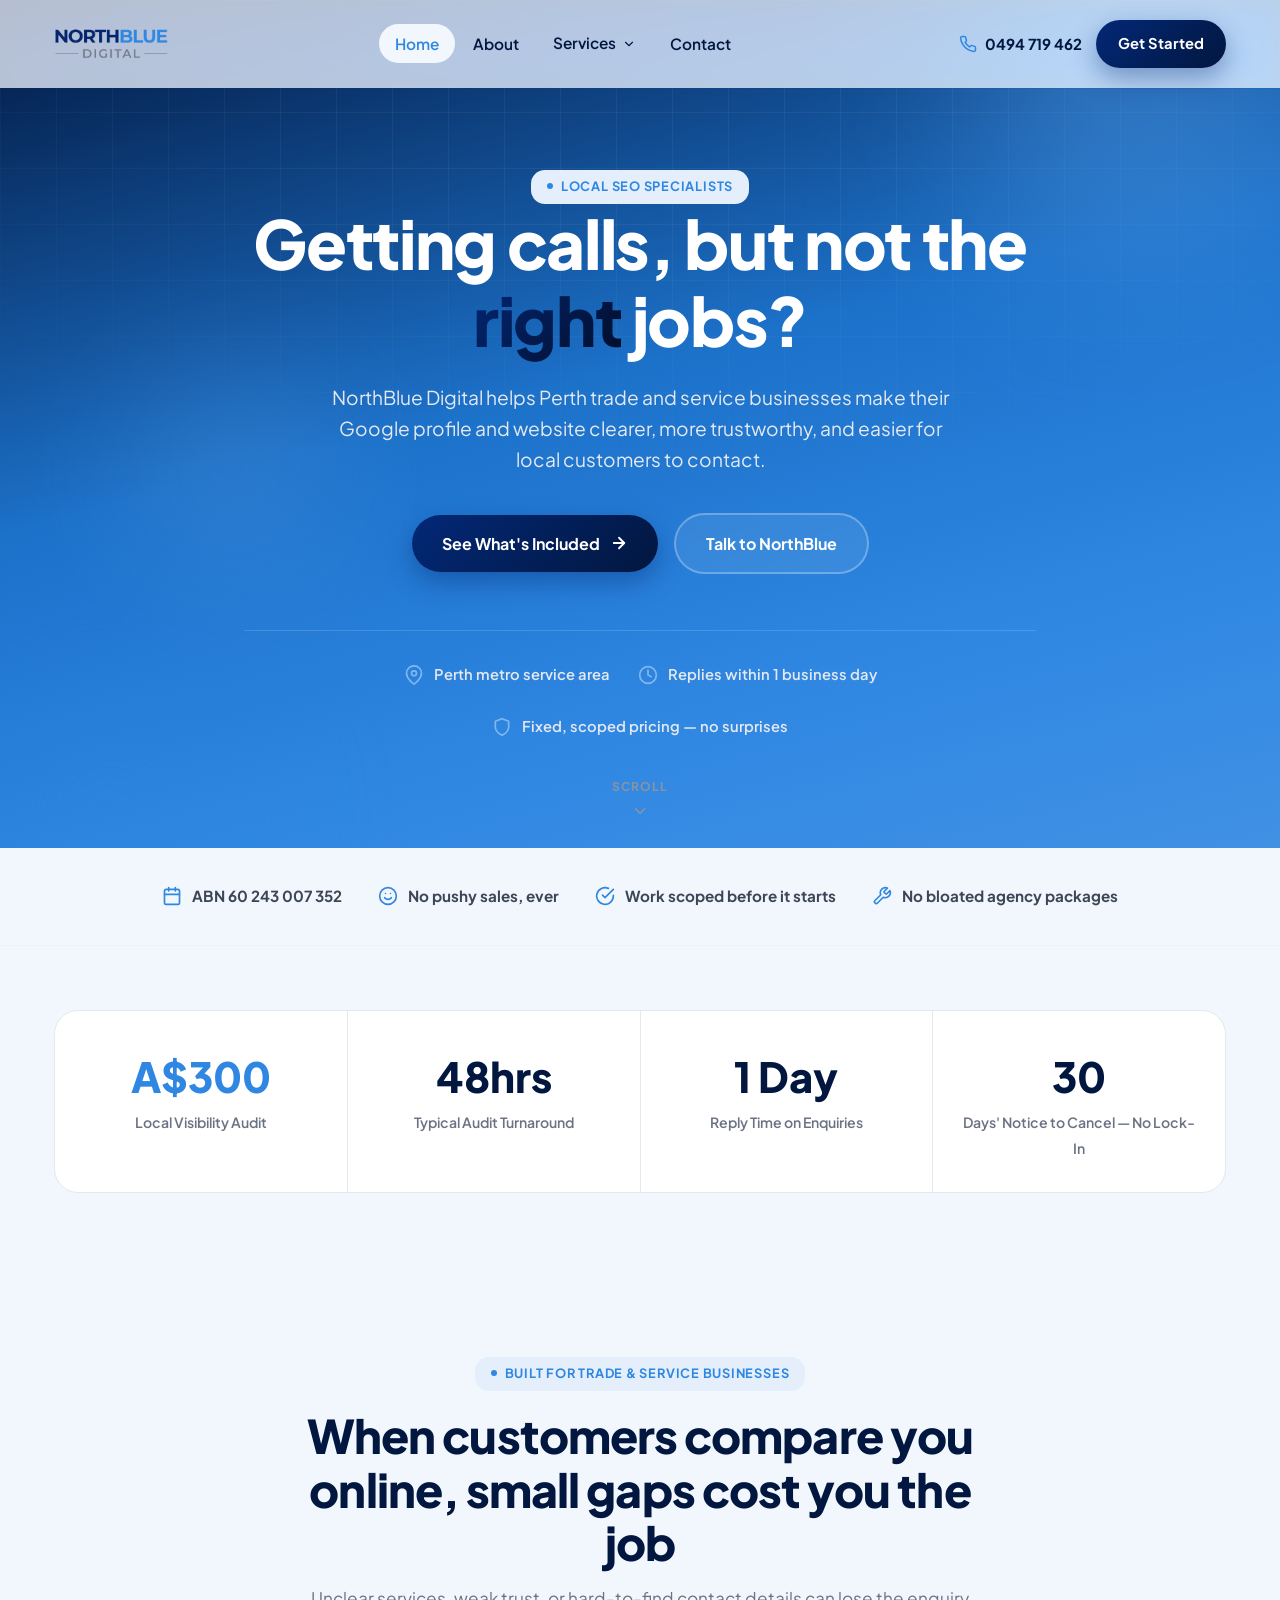
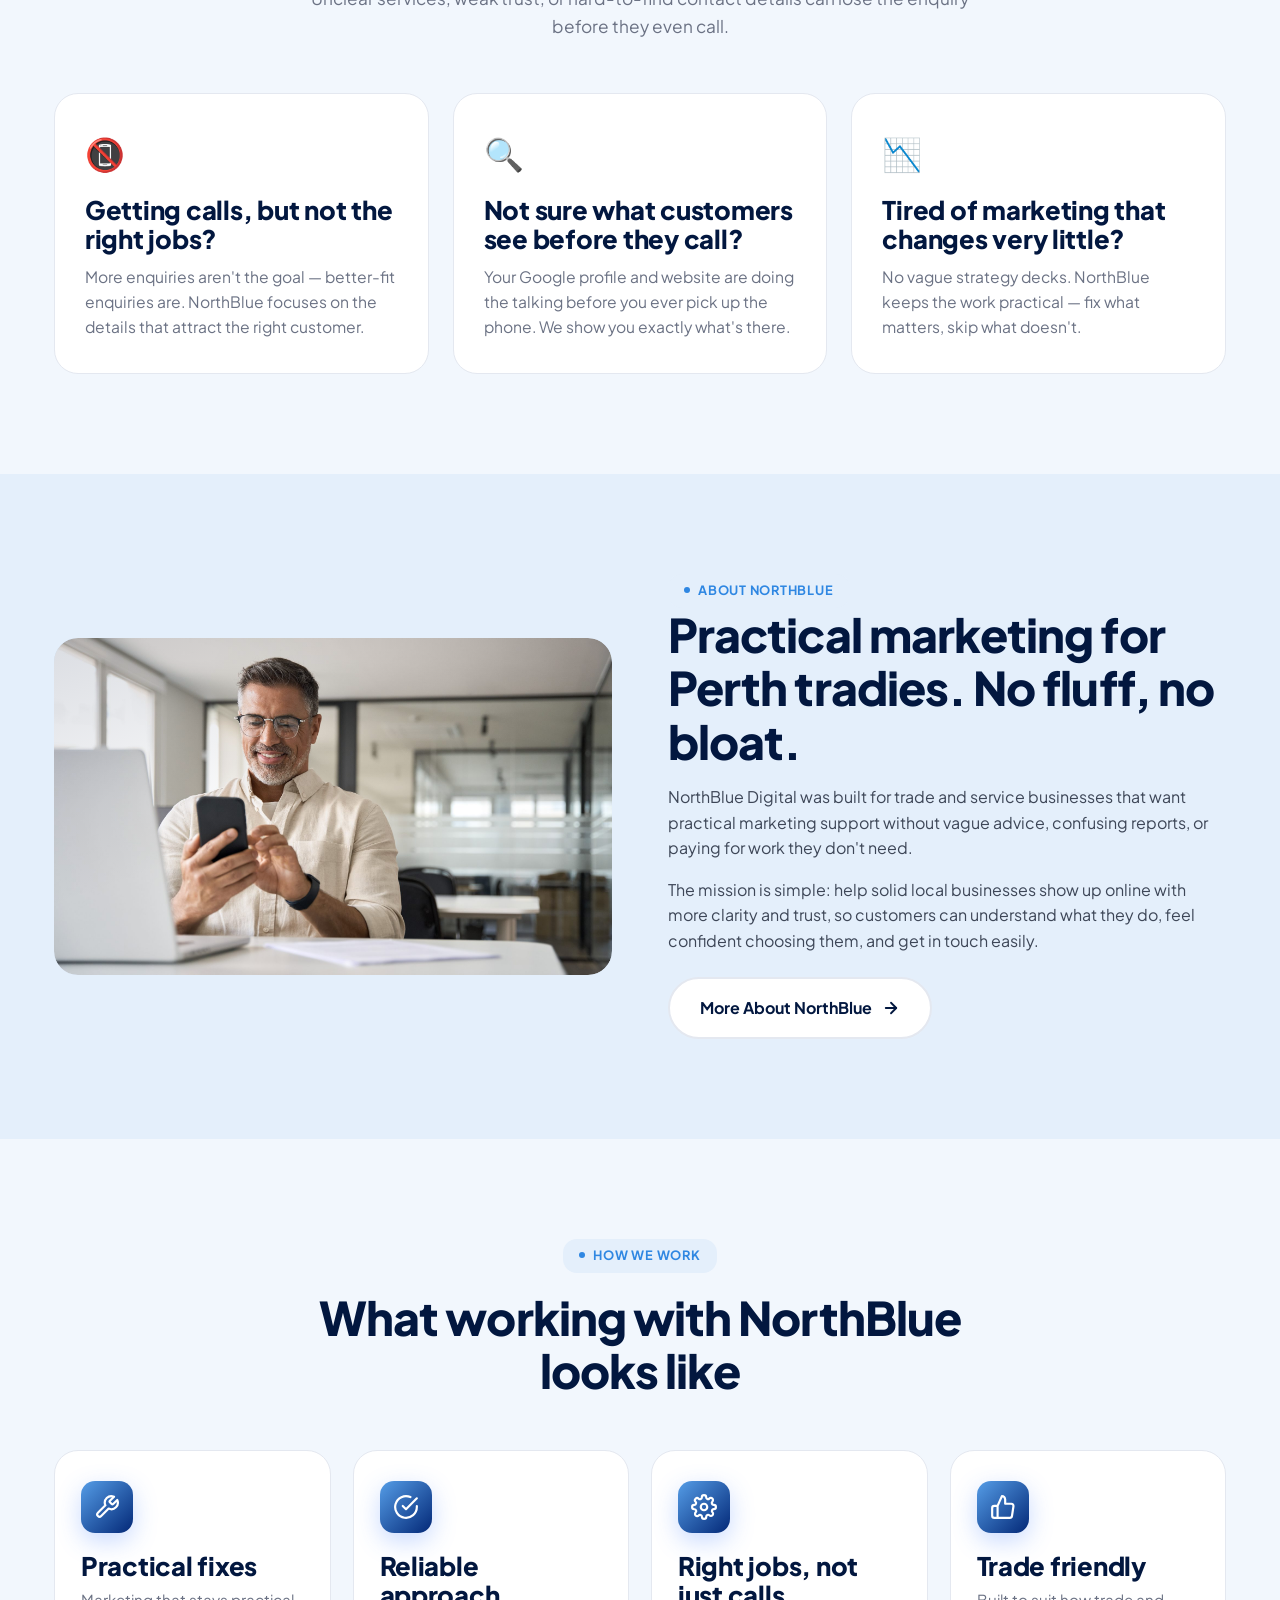
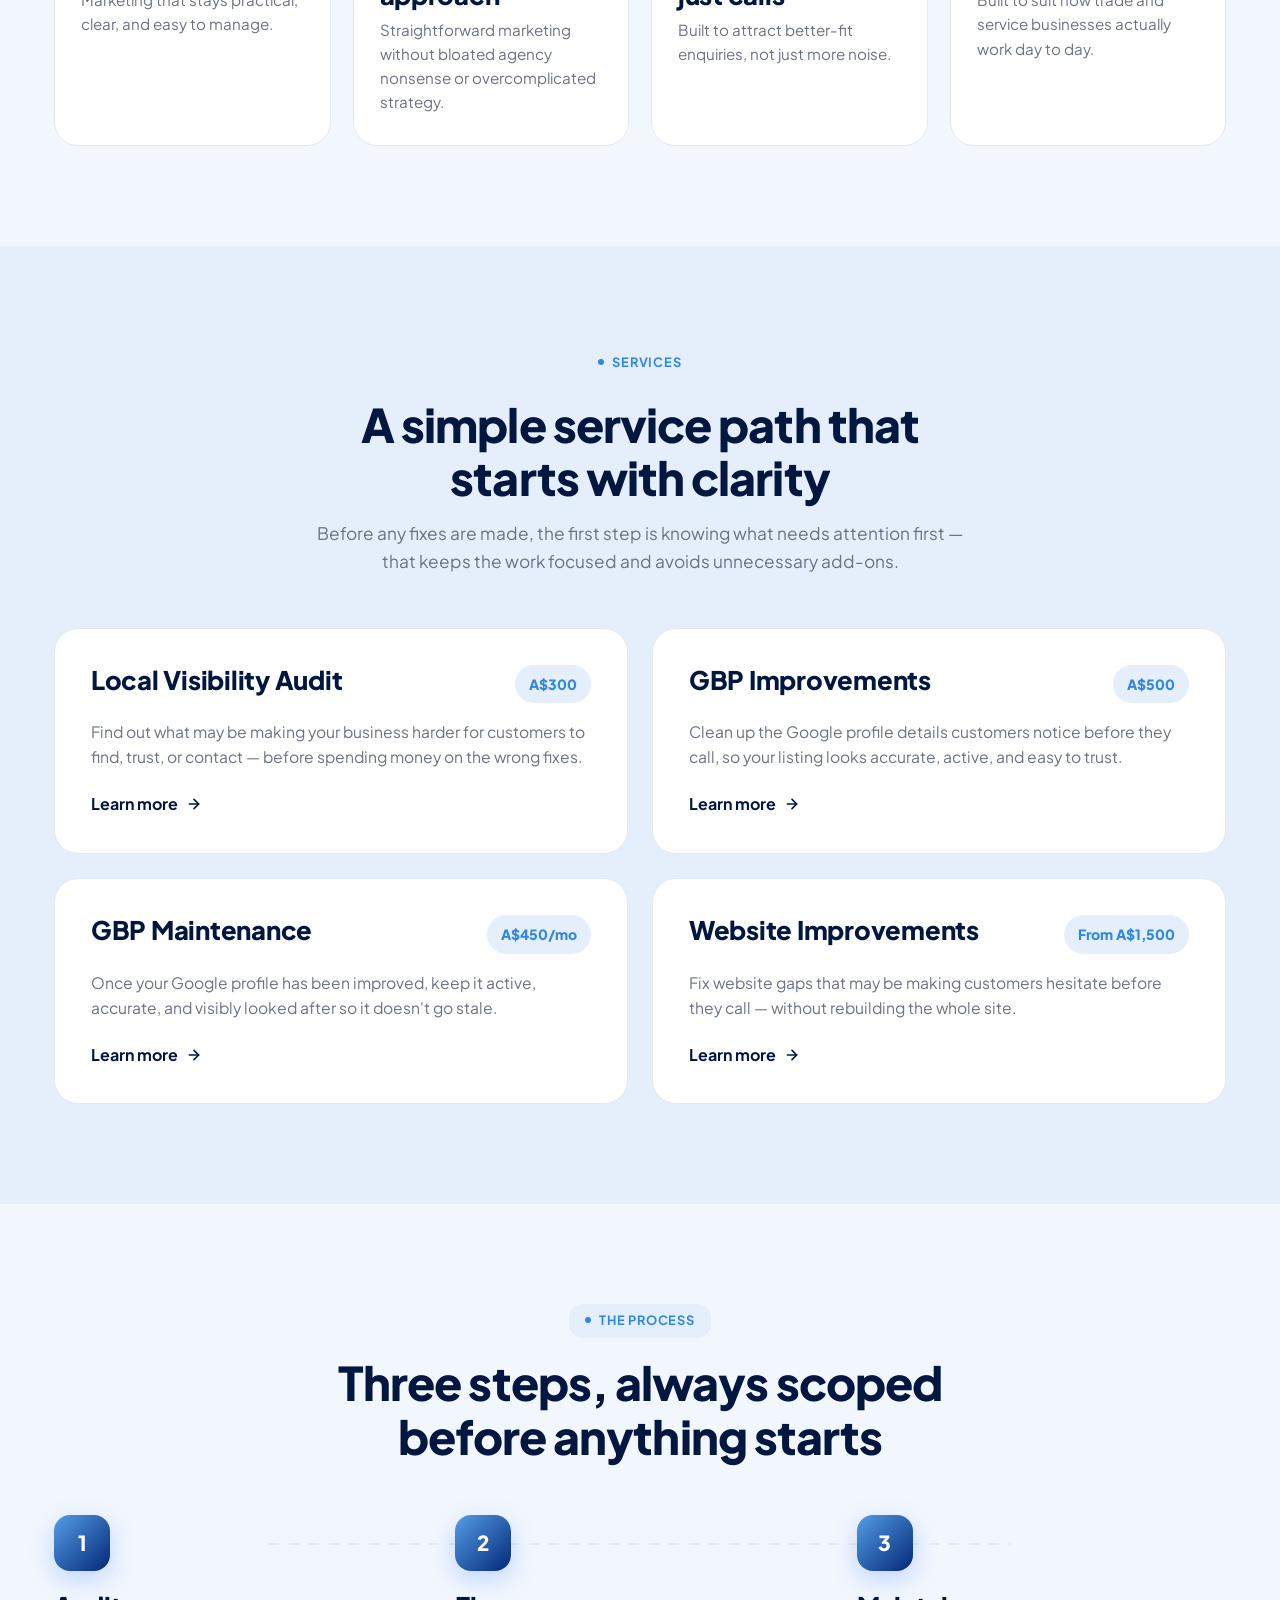
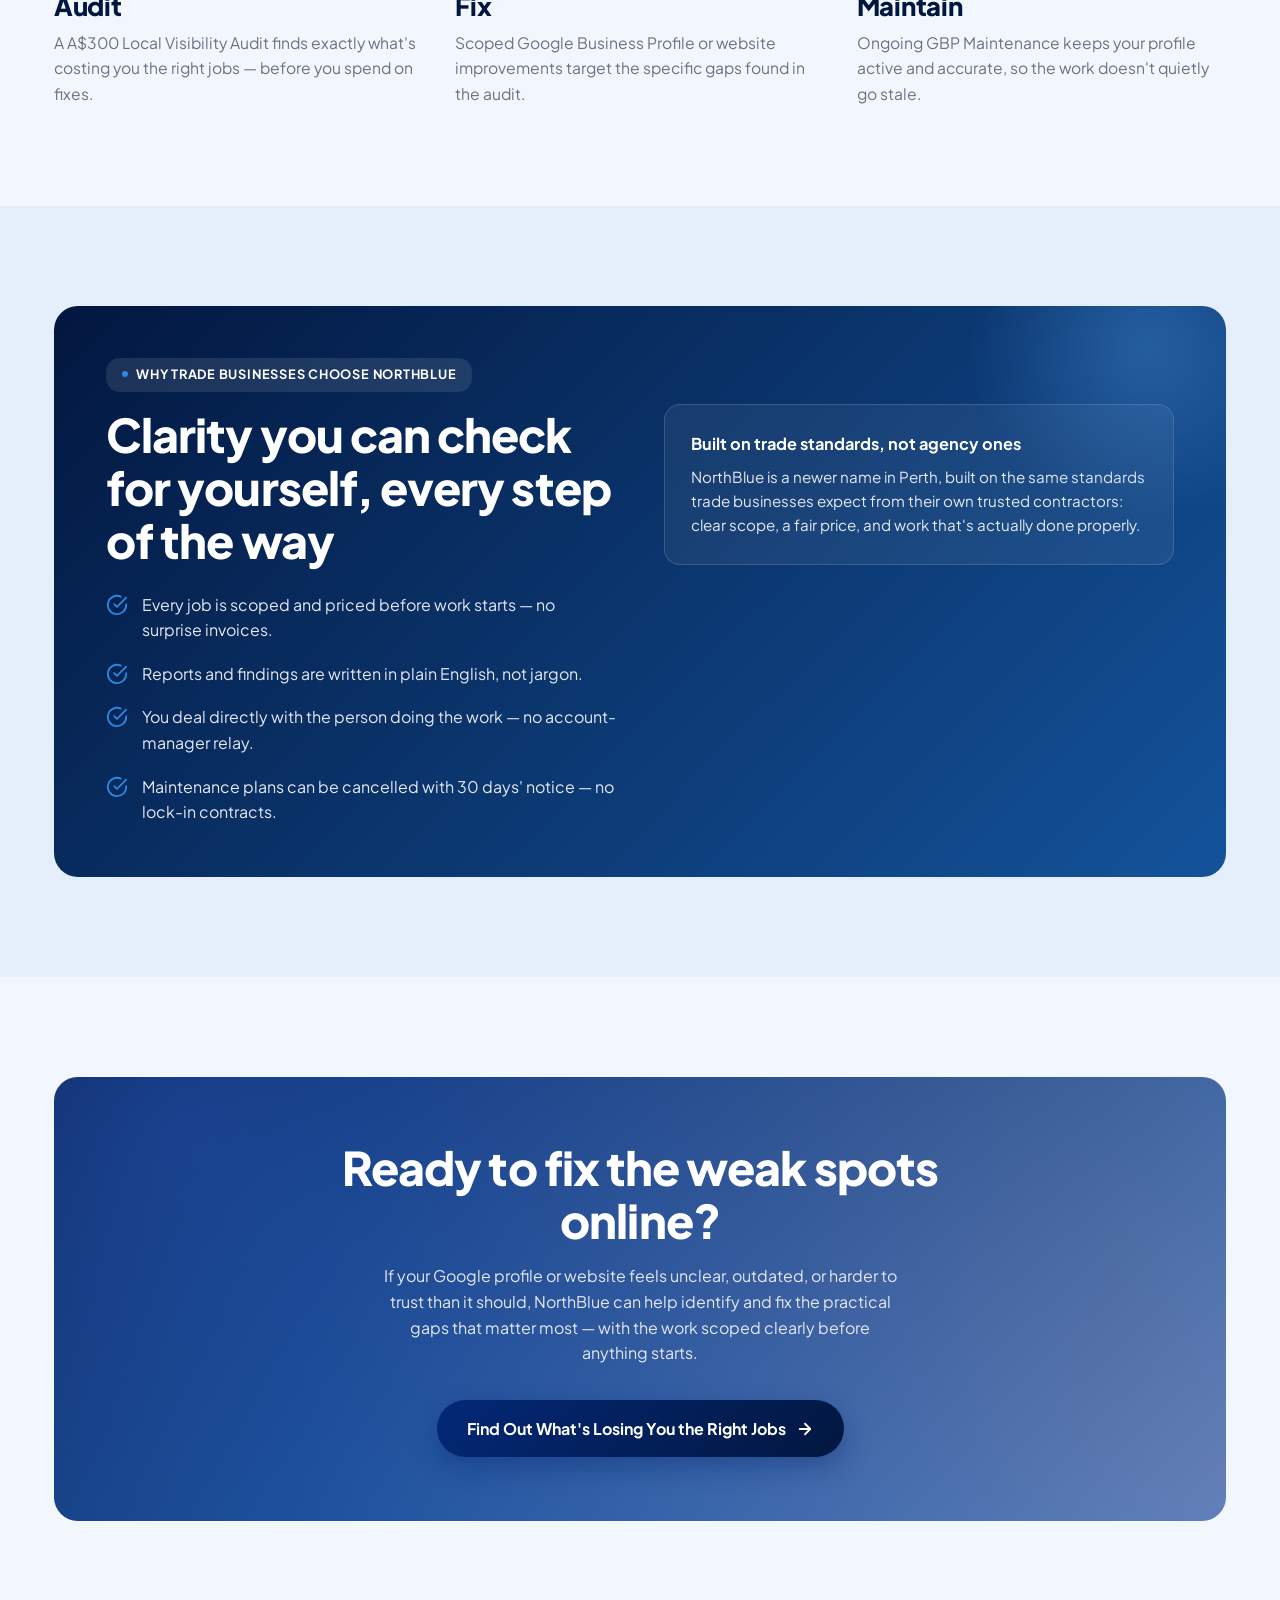
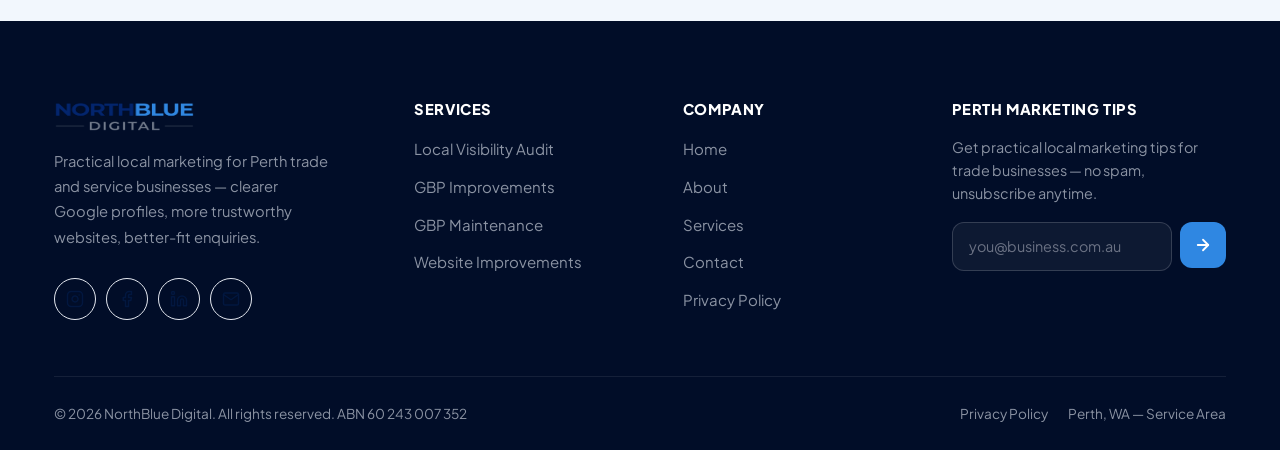
==== commit 224b0792: "Shorten hero eyebrow badges so they never wrap on mobile Even with the alignment fix, long badge tex" ====
--- a/index.html
+++ b/index.html
@@ -91,7 +91,7 @@
     <div class="hero-blob b2"></div>
     <div class="hero-blob b3"></div>
     <div class="container hero-inner">
-      <span class="eyebrow" data-reveal="fade">Local SEO &amp; Google Profile Specialists · Perth WA</span>
+      <span class="eyebrow" data-reveal="fade">Local SEO Specialists</span>
       <h1 data-reveal="fade">Getting calls, but not the <span class="accent">right</span> jobs?</h1>
       <p class="lede" data-reveal="fade">NorthBlue Digital helps Perth trade and service businesses make their Google profile and website clearer, more trustworthy, and easier for local customers to contact.</p>
       <div class="hero-actions" data-reveal="fade">
--- a/assets/css/style.css
+++ b/assets/css/style.css
@@ -116,15 +116,17 @@
 
 /* ---- Utility ---- */
 .eyebrow{
-  display:inline-flex; align-items:center; gap:8px;
+  display:inline-flex; align-items:flex-start; gap:8px;
   font-size:0.8rem; font-weight:700; letter-spacing:0.06em; text-transform:uppercase;
+  line-height:1.4; text-align:left;
   color:var(--blue-600);
   background:var(--blue-100);
-  padding:7px 16px;
-  border-radius:var(--radius-pill);
+  padding:8px 16px;
+  border-radius:14px;
 }
 .eyebrow::before{
   content:''; width:6px; height:6px; border-radius:50%; background:var(--accent-500);
+  flex-shrink:0; margin-top:5px;
 }
 .section-head{max-width:680px; margin-bottom:52px;}
 .section-head.center{margin-inline:auto; text-align:center;}
@@ -688,6 +690,9 @@
 .two-col{display:grid; grid-template-columns:1fr 1fr; gap:56px; align-items:center;}
 @media (max-width:860px){ .two-col{grid-template-columns:1fr; gap:32px;} }
 .two-col img{border-radius:var(--radius-lg); box-shadow:var(--shadow-lg);}
+
+.two-col-sidebar{display:grid; grid-template-columns:1.6fr 1fr; gap:56px; align-items:flex-start;}
+@media (max-width:900px){ .two-col-sidebar{grid-template-columns:1fr; gap:40px;} }
 .media-frame{position:relative; border-radius:var(--radius-lg); overflow:hidden;}
 .media-frame::after{content:''; position:absolute; inset:0; background:linear-gradient(160deg, rgba(10,26,61,0.15), transparent 50%);}
 .media-frame img{width:100%; height:100%; object-fit:cover;}
@@ -708,6 +713,7 @@
   background:linear-gradient(160deg, var(--navy-900), var(--navy-700));
   color:var(--white); border-radius:var(--radius-lg); padding:36px; position:sticky; top:110px;
 }
+@media (max-width:900px){ .price-card{position:static;} }
 .price-card .amount{font-size:2.4rem; font-weight:800; margin:6px 0 4px;}
 .price-card .amount .period{font-size:1rem; font-weight:600; color:var(--slate-300);}
 .price-card p{color:var(--slate-300); font-size:0.92rem;}
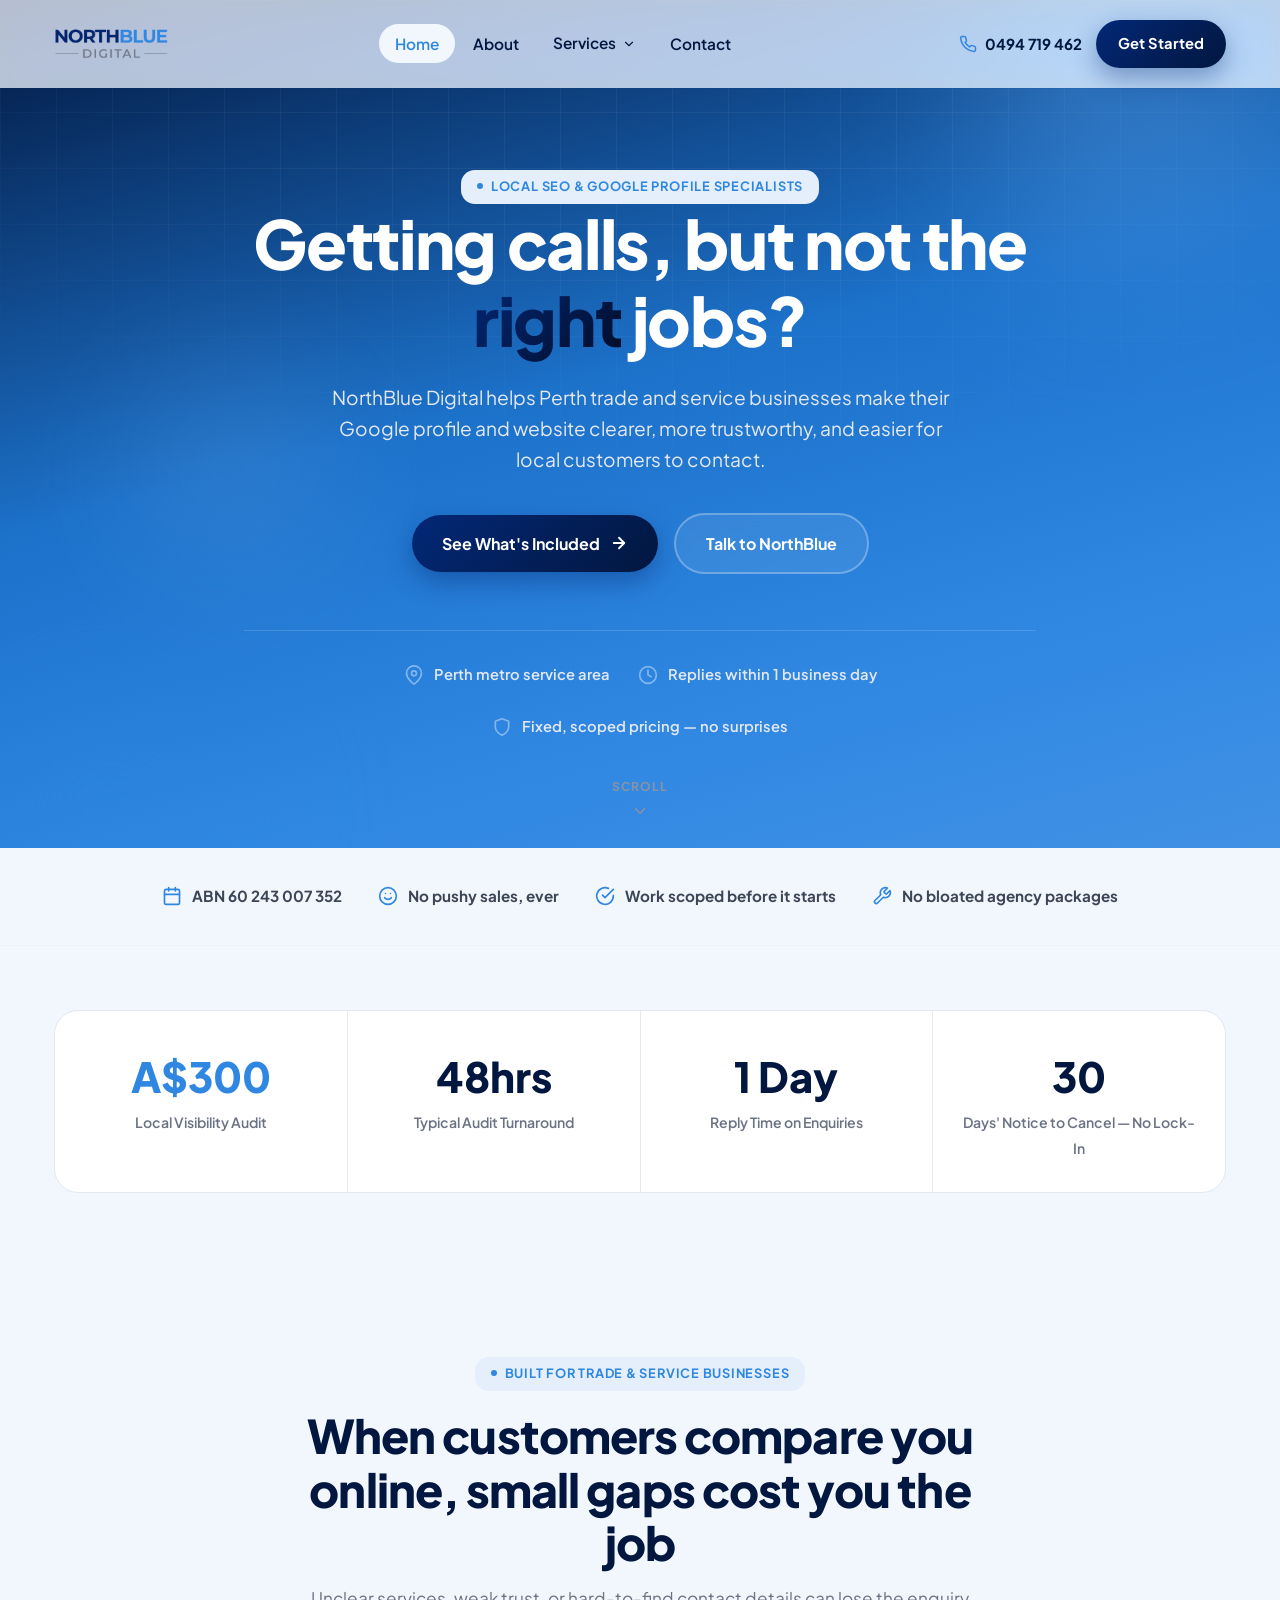
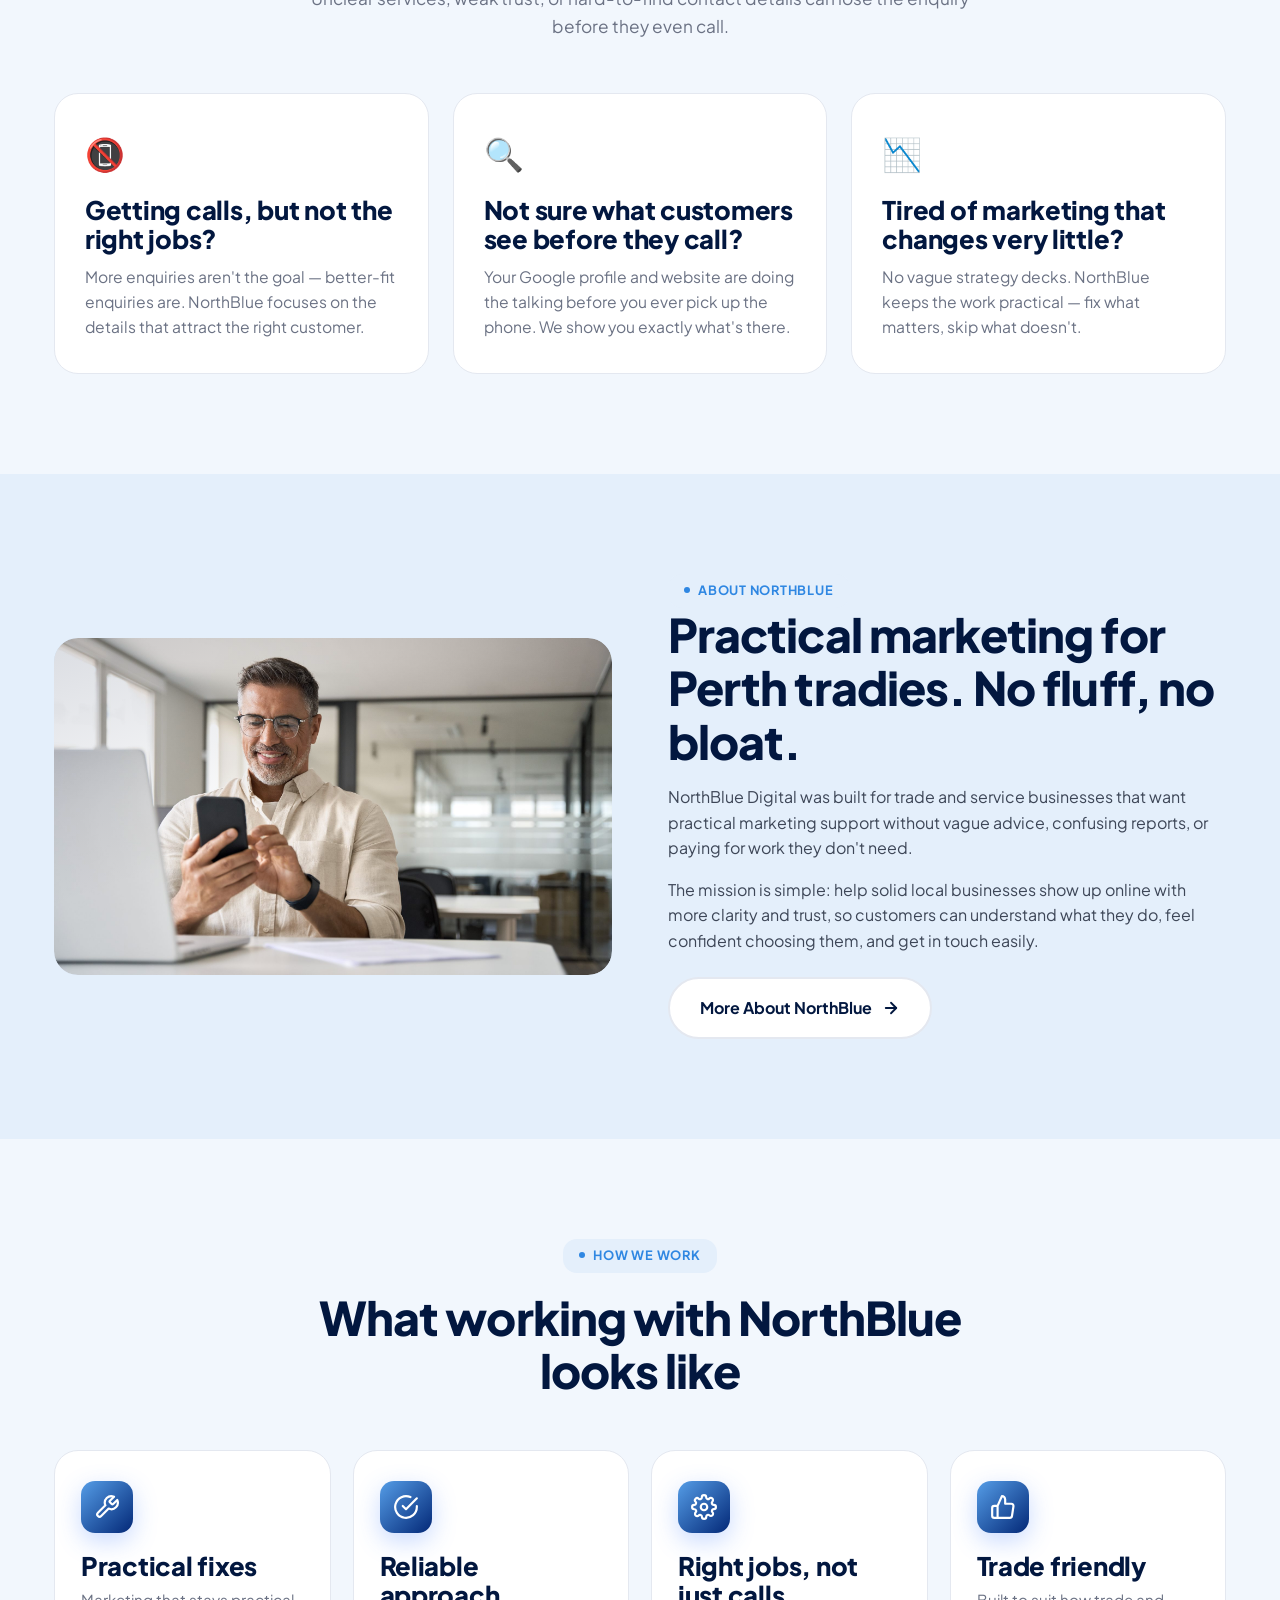
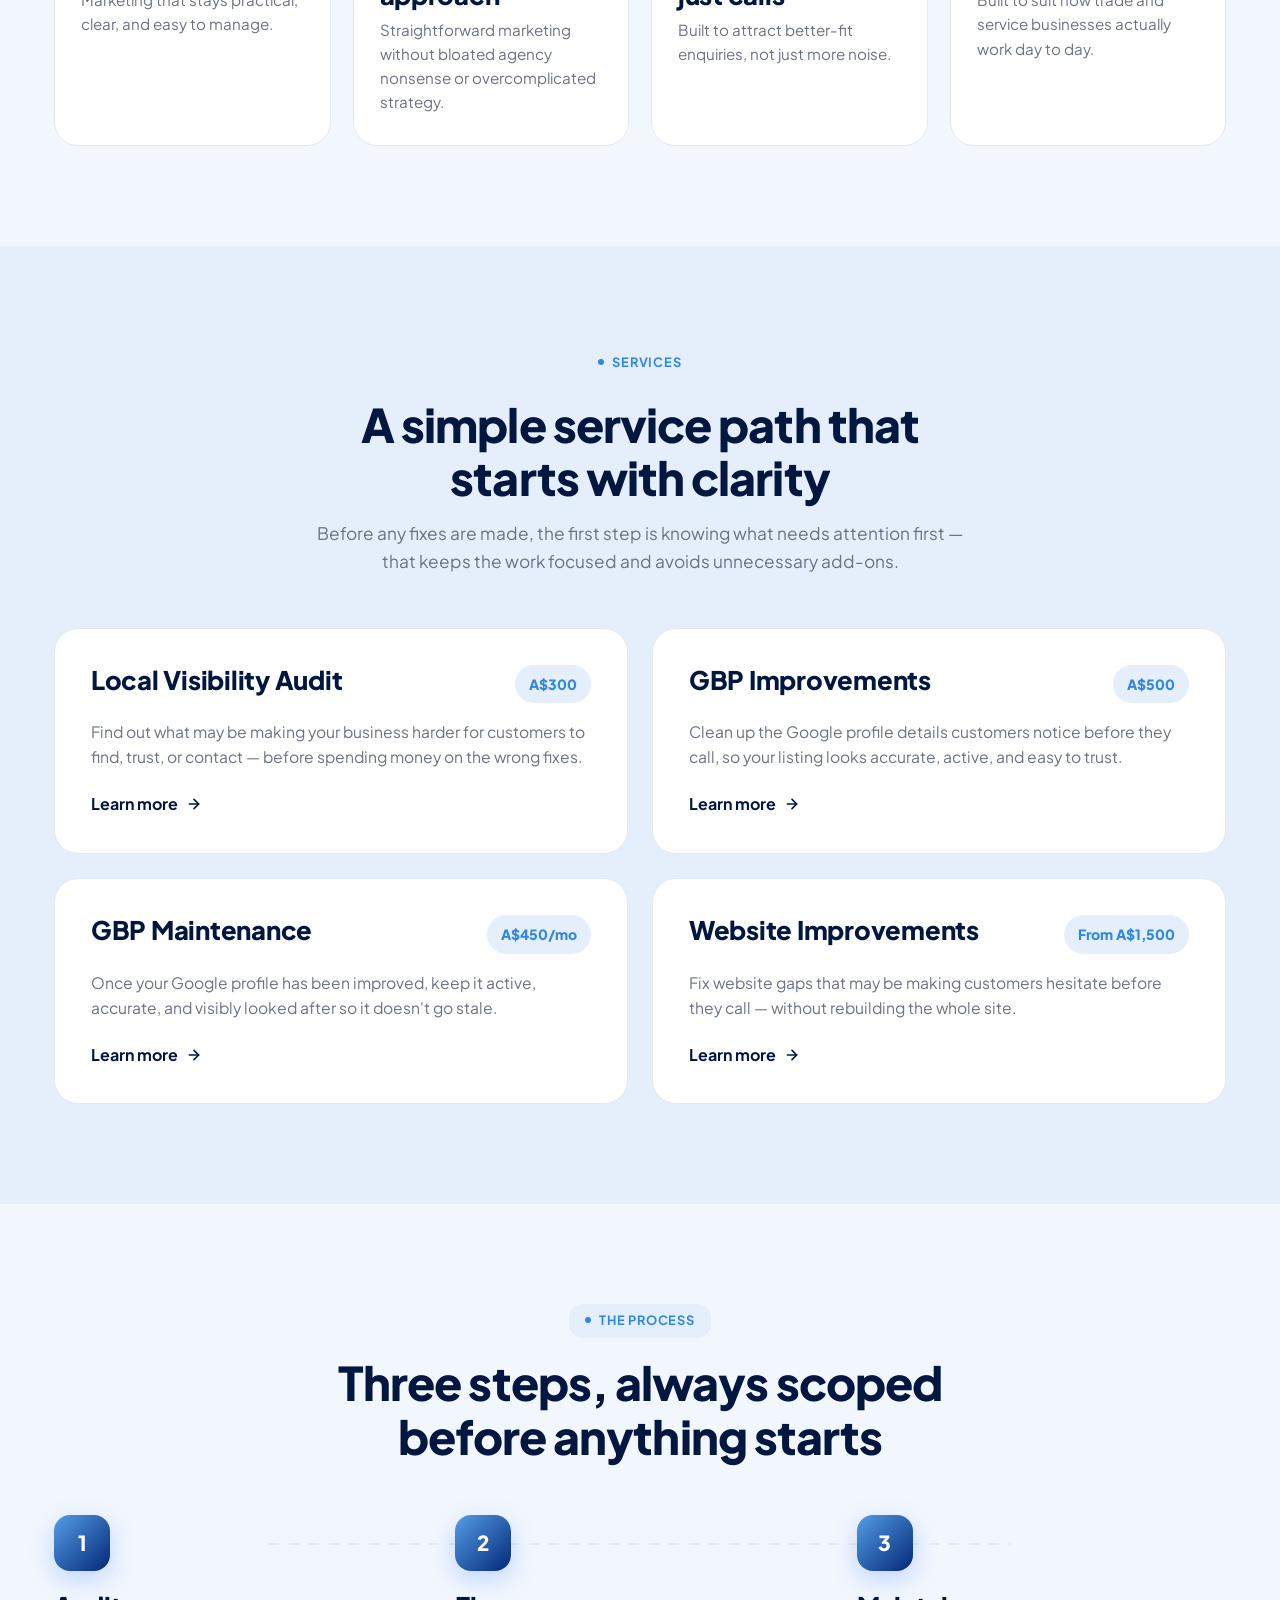
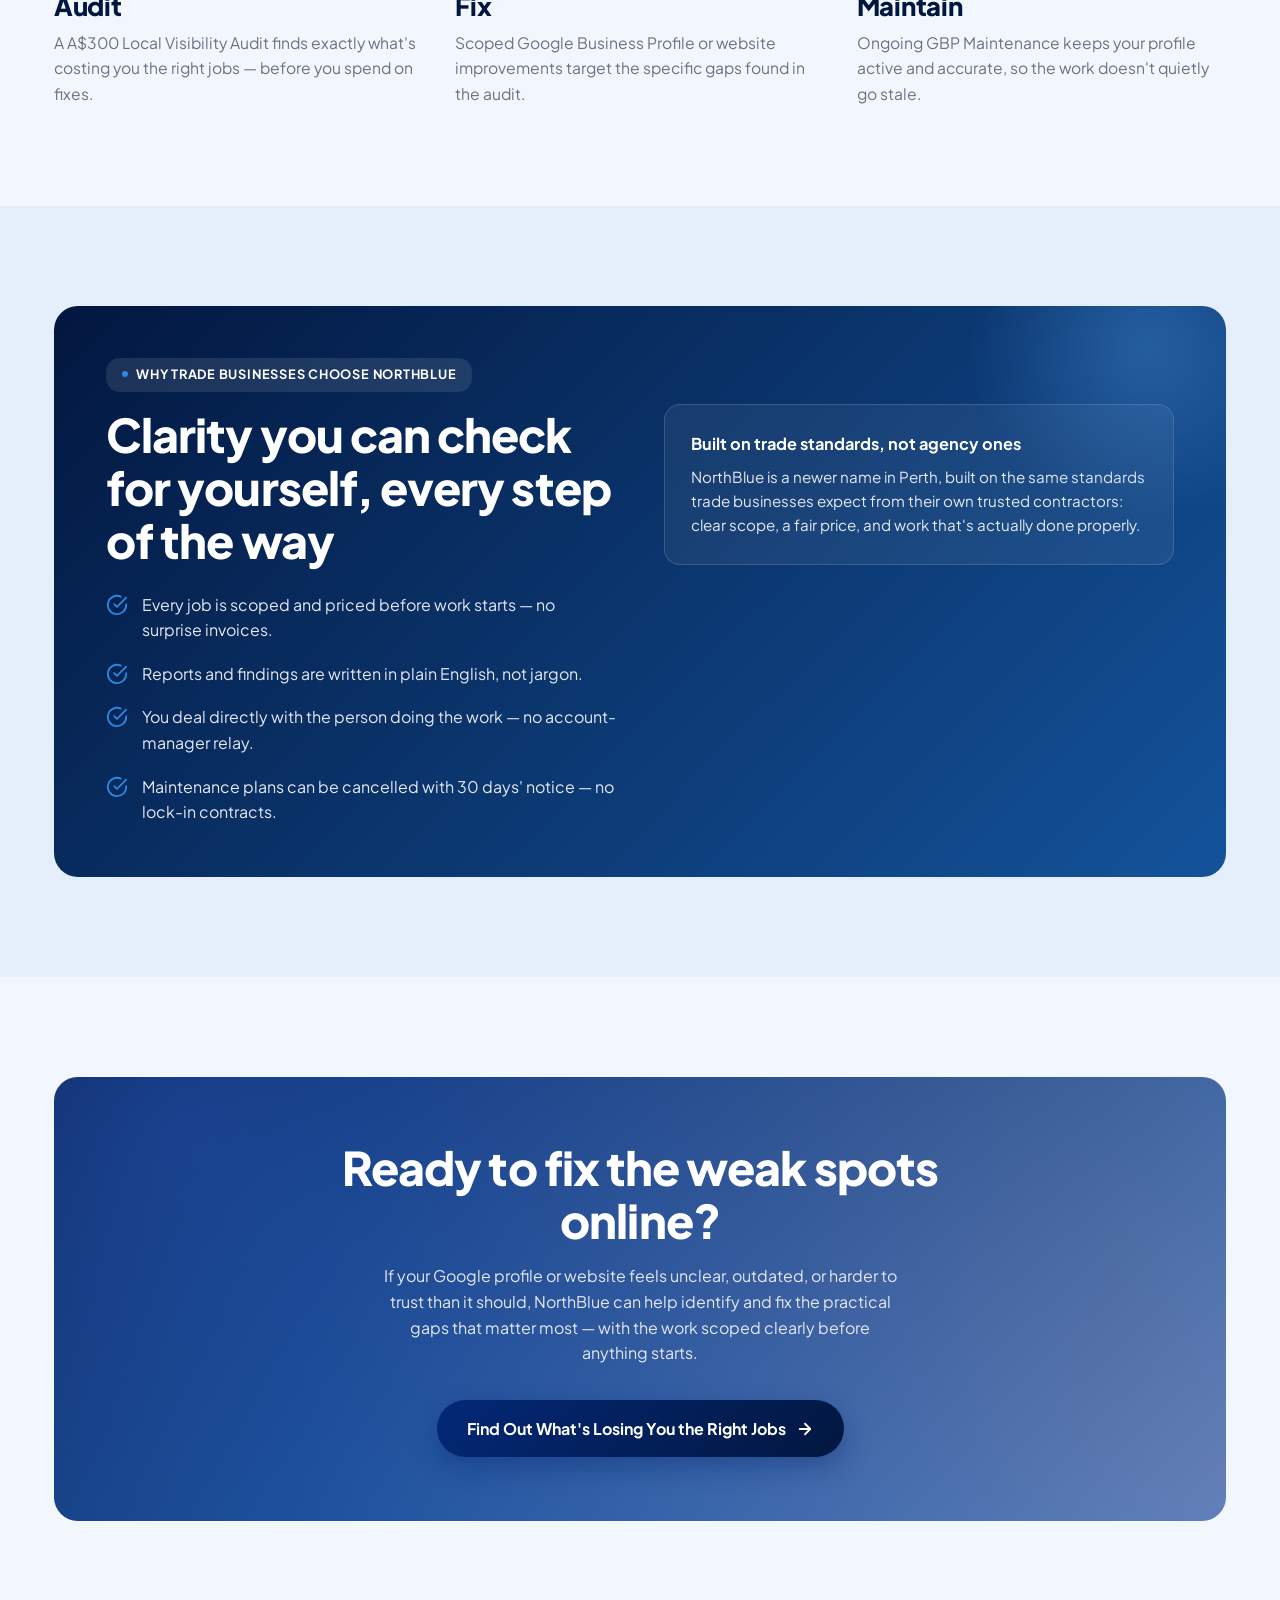
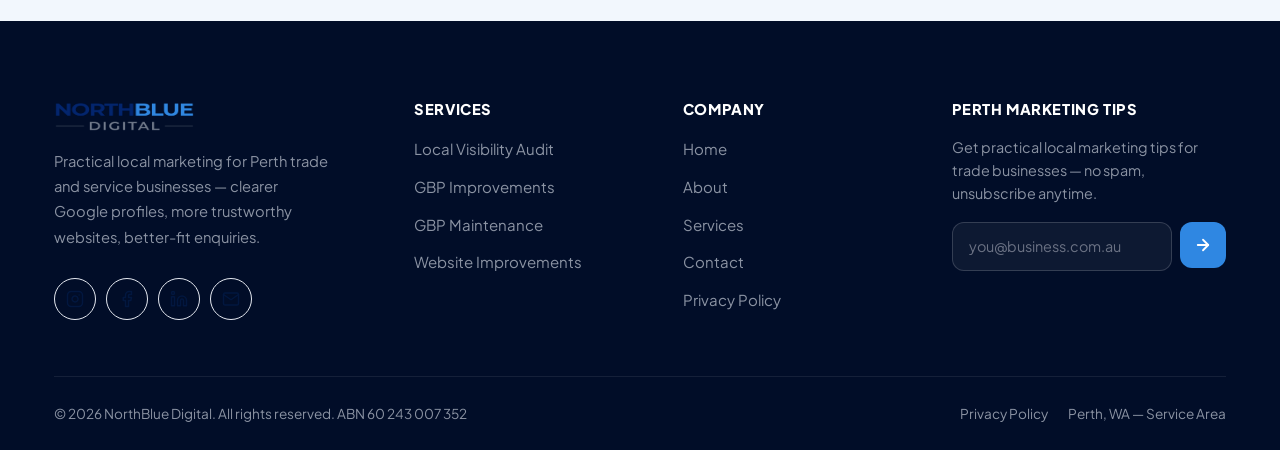
==== commit c950c757: "Restore fuller hero eyebrow text Set back to "Local SEO & Google Profile Specialists" per request. T" ====
--- a/index.html
+++ b/index.html
@@ -91,7 +91,7 @@
     <div class="hero-blob b2"></div>
     <div class="hero-blob b3"></div>
     <div class="container hero-inner">
-      <span class="eyebrow" data-reveal="fade">Local SEO Specialists</span>
+      <span class="eyebrow" data-reveal="fade">Local SEO &amp; Google Profile Specialists</span>
       <h1 data-reveal="fade">Getting calls, but not the <span class="accent">right</span> jobs?</h1>
       <p class="lede" data-reveal="fade">NorthBlue Digital helps Perth trade and service businesses make their Google profile and website clearer, more trustworthy, and easier for local customers to contact.</p>
       <div class="hero-actions" data-reveal="fade">
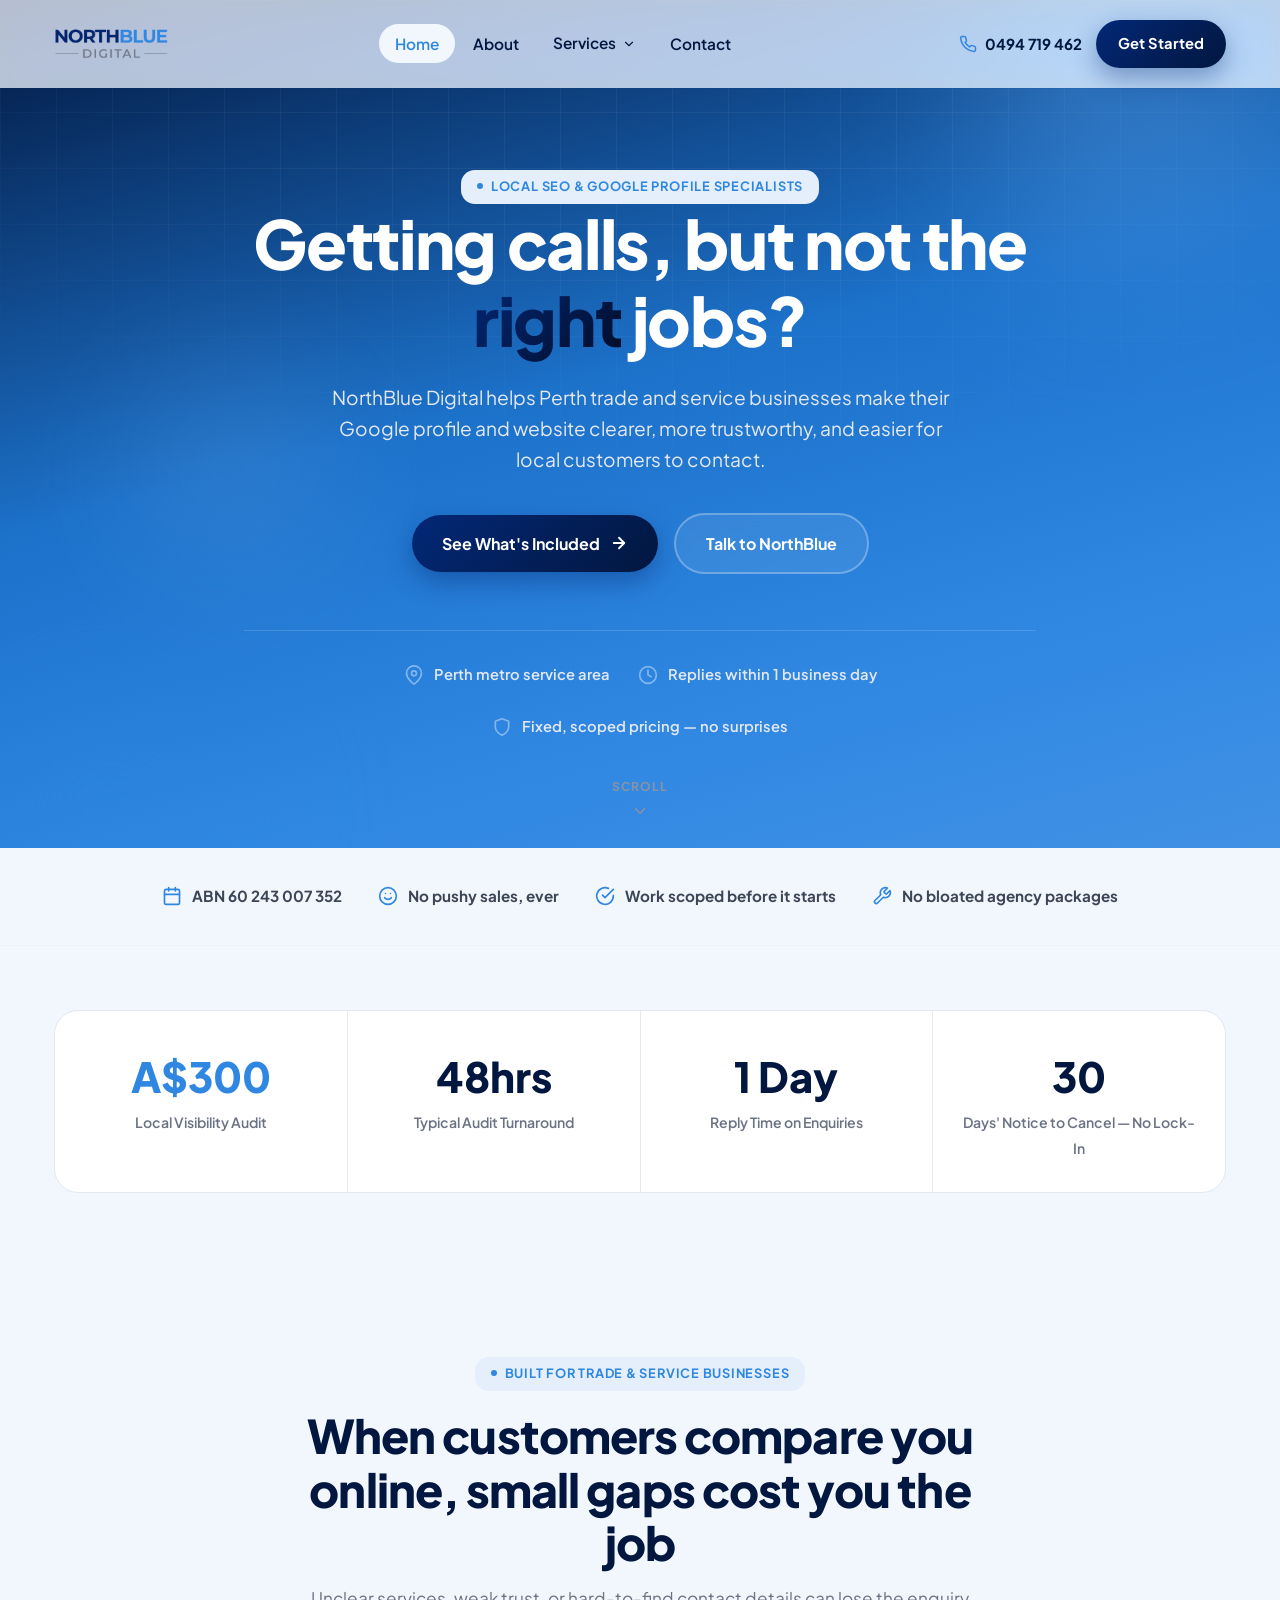
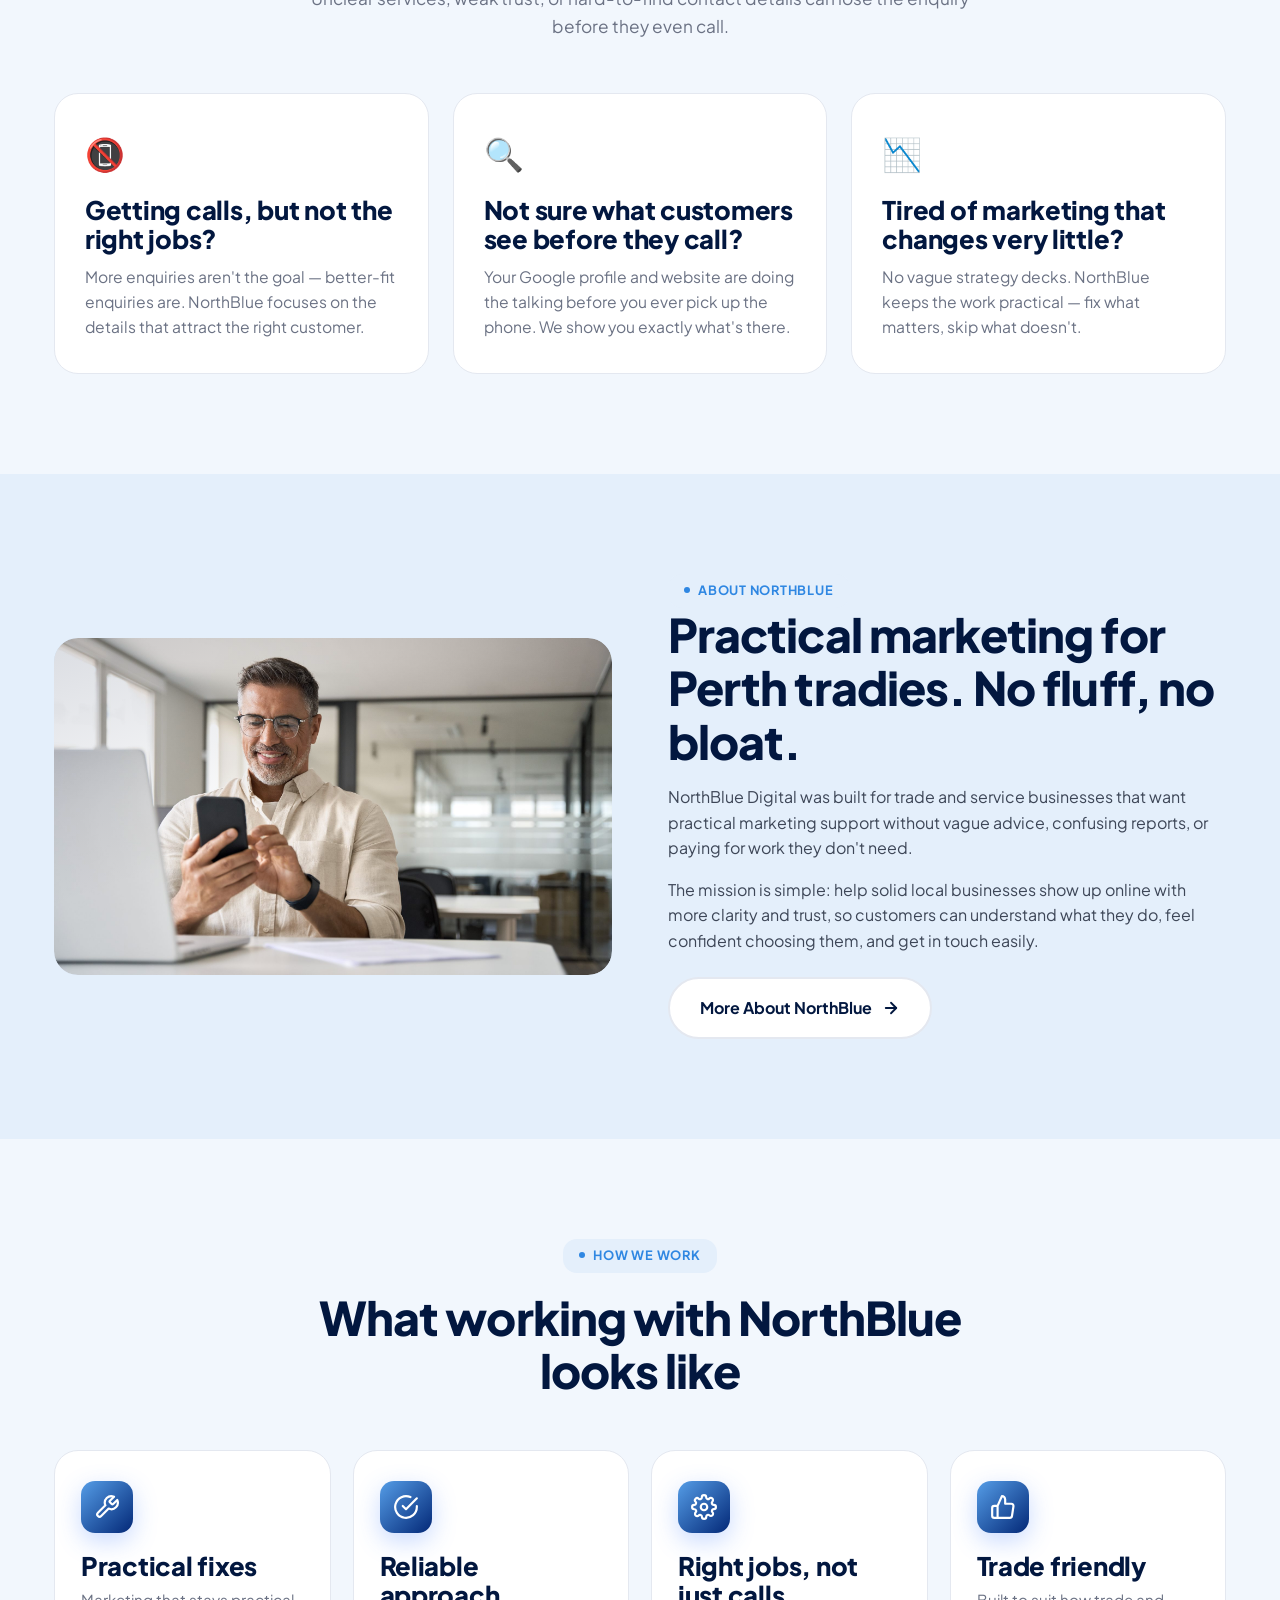
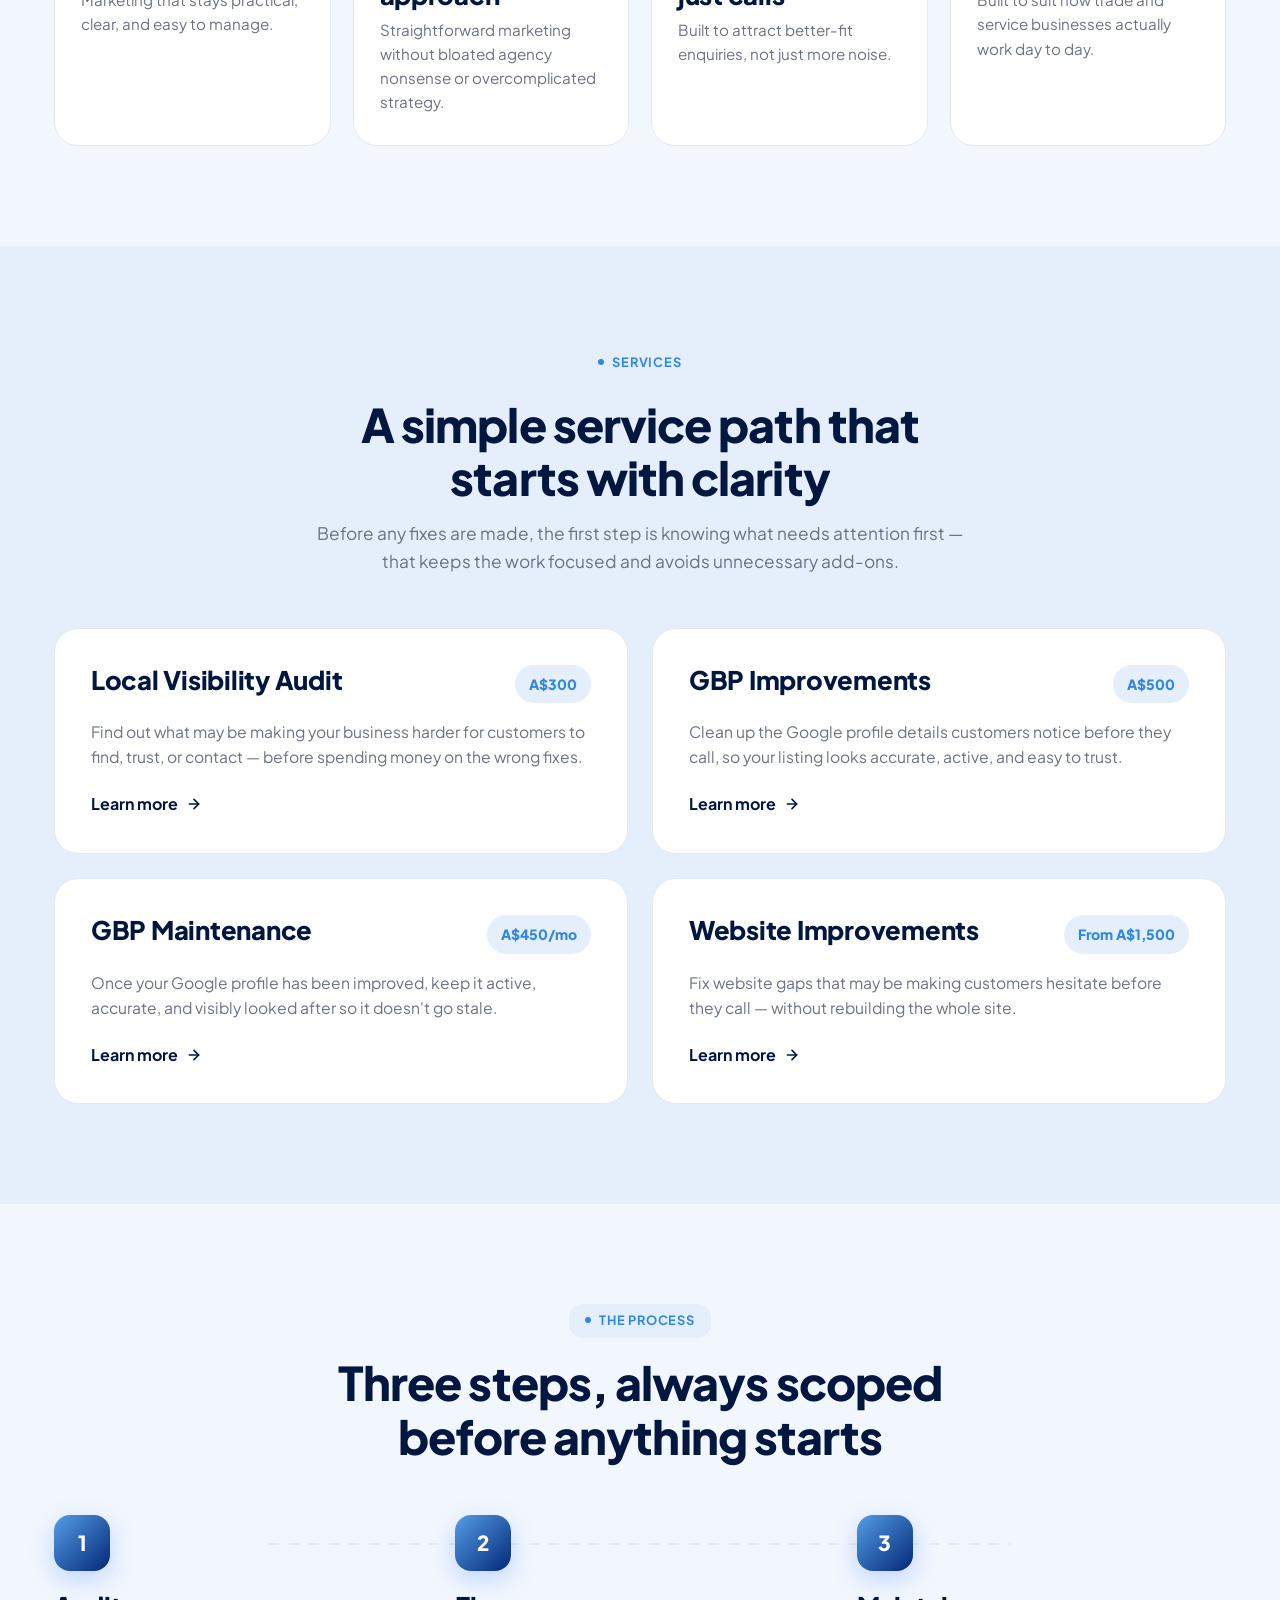
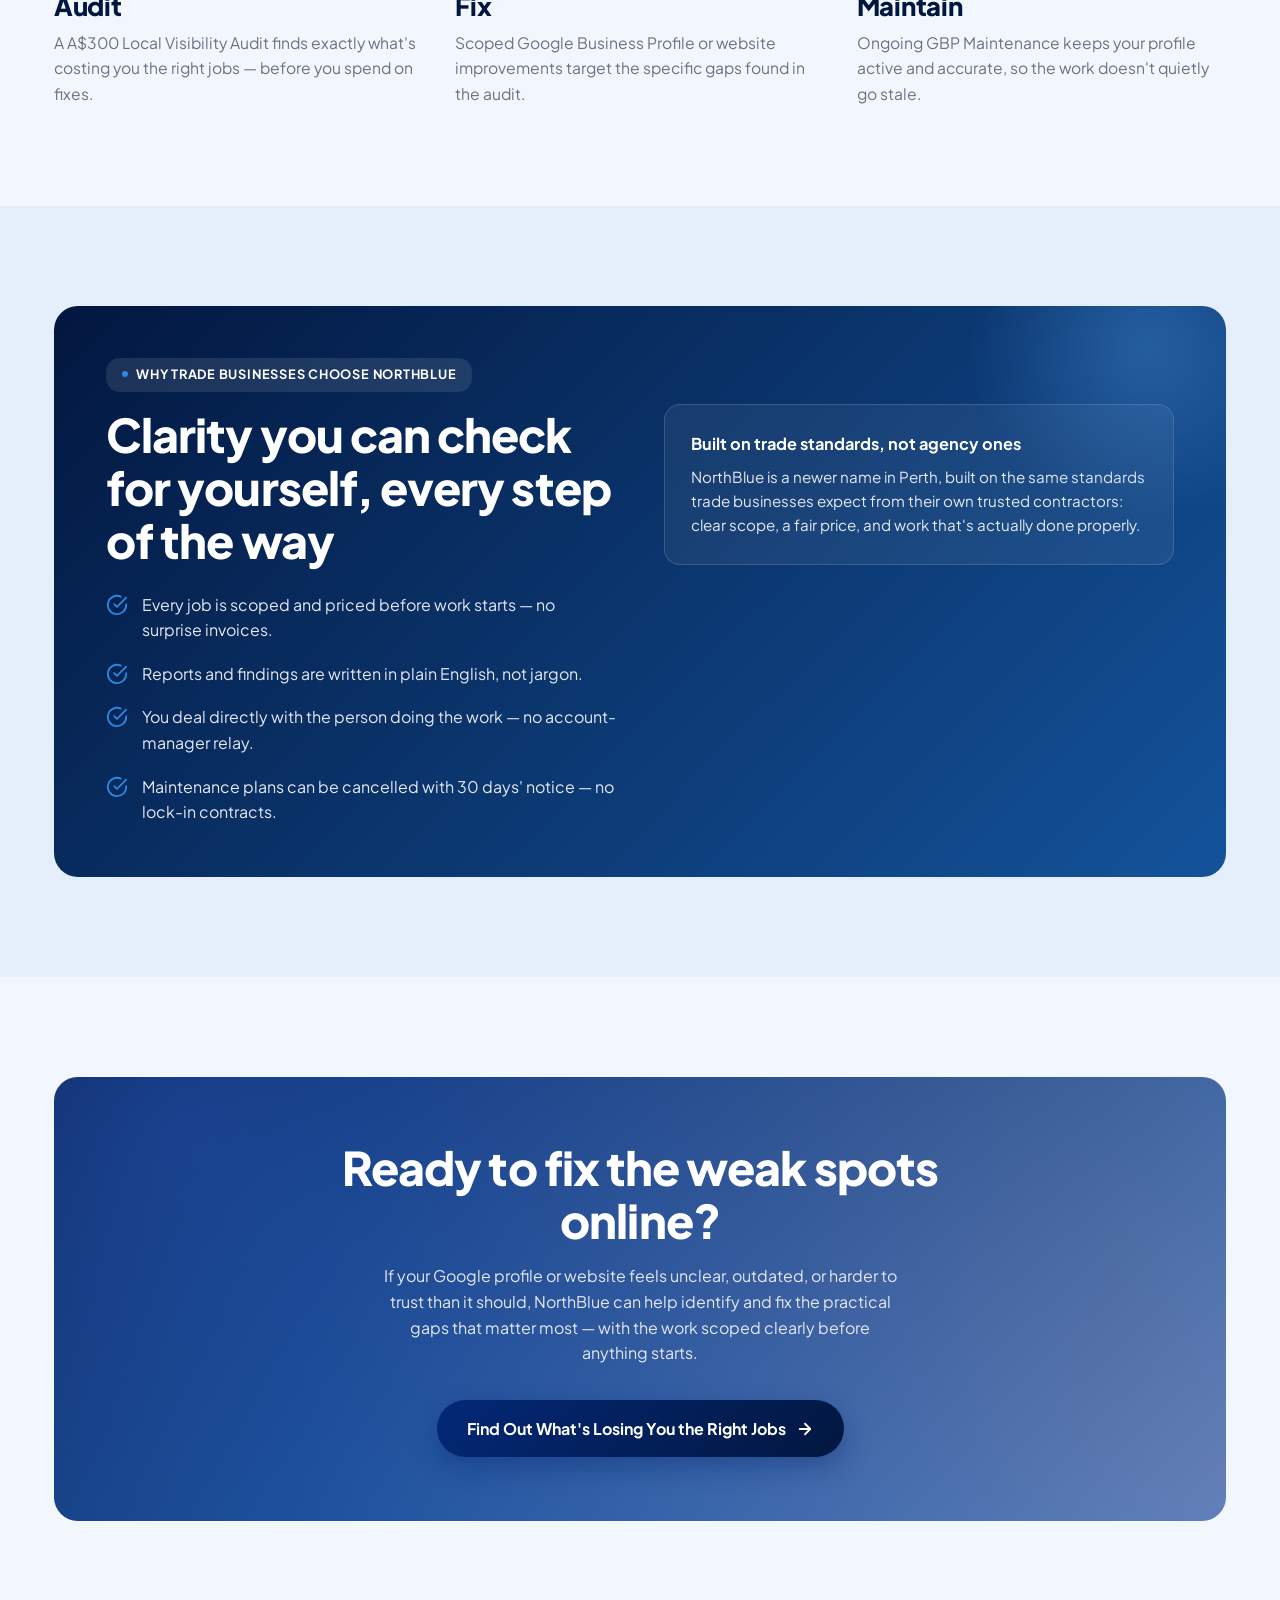
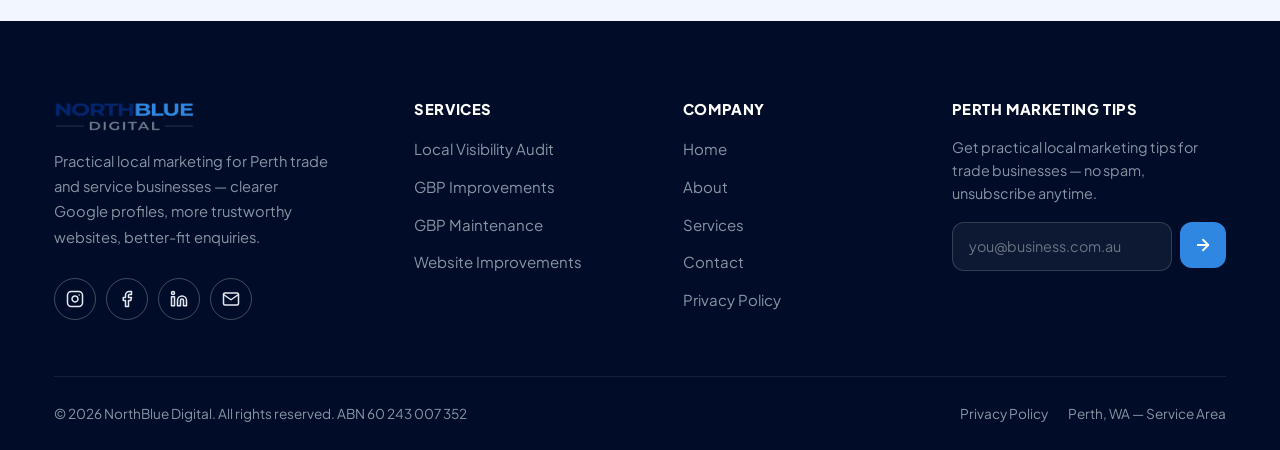
==== commit caadbff8: "Fix three mobile issues: button overflow, button alignment, footer icons - Buttons used white-space:" ====
--- a/index.html
+++ b/index.html
@@ -210,10 +210,12 @@
           <h2>Practical marketing for Perth tradies. No fluff, no bloat.</h2>
           <p class="mt-16" style="color:var(--slate-600)">NorthBlue Digital was built for trade and service businesses that want practical marketing support without vague advice, confusing reports, or paying for work they don't need.</p>
           <p class="mt-16" style="color:var(--slate-600)">The mission is simple: help solid local businesses show up online with more clarity and trust, so customers can understand what they do, feel confident choosing them, and get in touch easily.</p>
-          <a href="/about/" class="btn btn-secondary mt-24">
-            More About NorthBlue
-            <svg viewBox="0 0 24 24" fill="none" stroke="currentColor" stroke-width="2.4" stroke-linecap="round" stroke-linejoin="round"><line x1="5" y1="12" x2="19" y2="12"/><polyline points="12 5 19 12 12 19"/></svg>
-          </a>
+          <div class="btn-wrap-mobile-center">
+            <a href="/about/" class="btn btn-secondary mt-24">
+              More About NorthBlue
+              <svg viewBox="0 0 24 24" fill="none" stroke="currentColor" stroke-width="2.4" stroke-linecap="round" stroke-linejoin="round"><line x1="5" y1="12" x2="19" y2="12"/><polyline points="12 5 19 12 12 19"/></svg>
+            </a>
+          </div>
         </div>
       </div>
     </div>
--- a/assets/css/style.css
+++ b/assets/css/style.css
@@ -148,8 +148,12 @@
   border-radius:var(--radius-pill);
   font-weight:700; font-size:1rem;
   white-space:nowrap;
+  text-align:center;
   transition:transform var(--speed-fast) var(--ease), box-shadow var(--speed-fast) var(--ease), background var(--speed-fast) var(--ease), color var(--speed-fast) var(--ease);
   position:relative;
+}
+@media (max-width:480px){
+  .btn{white-space:normal; border-radius:var(--radius-md);}
 }
 .btn svg{width:18px; height:18px; flex-shrink:0; transition:transform var(--speed-fast) var(--ease);}
 .btn:active{transform:scale(0.97);}
@@ -600,6 +604,8 @@
   transition:all var(--speed-fast) var(--ease);
 }
 .social-row a:hover{background:var(--blue-600); border-color:var(--blue-600); color:var(--white); transform:translateY(-3px);}
+.footer-brand .social-row a{color:var(--slate-200); border-color:rgba(255,255,255,0.25);}
+.footer-brand .social-row a:hover{background:var(--blue-600); border-color:var(--blue-600); color:var(--white);}
 .social-row svg{width:18px; height:18px;}
 
 .form-card{
@@ -690,6 +696,7 @@
 .two-col{display:grid; grid-template-columns:1fr 1fr; gap:56px; align-items:center;}
 @media (max-width:860px){ .two-col{grid-template-columns:1fr; gap:32px;} }
 .two-col img{border-radius:var(--radius-lg); box-shadow:var(--shadow-lg);}
+@media (max-width:860px){ .btn-wrap-mobile-center{text-align:center;} }
 
 .two-col-sidebar{display:grid; grid-template-columns:1.6fr 1fr; gap:56px; align-items:flex-start;}
 @media (max-width:900px){ .two-col-sidebar{grid-template-columns:1fr; gap:40px;} }
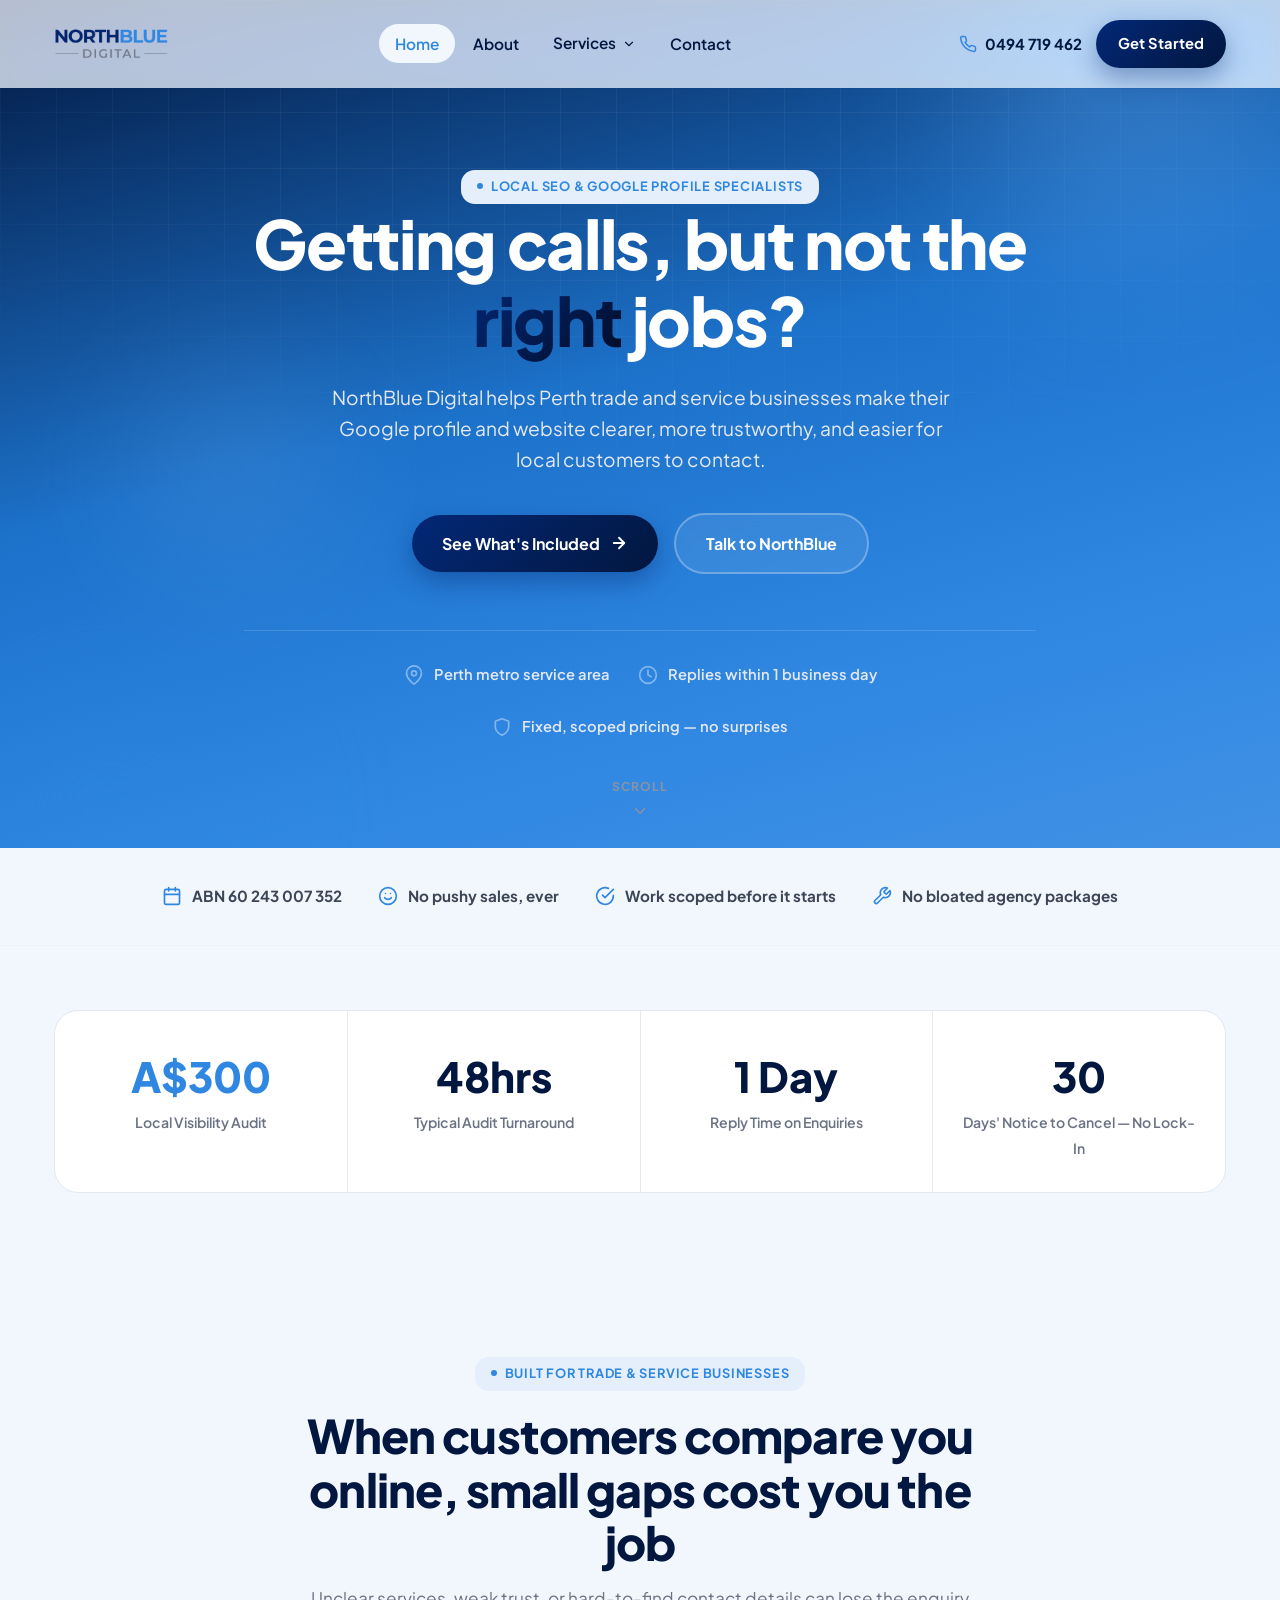
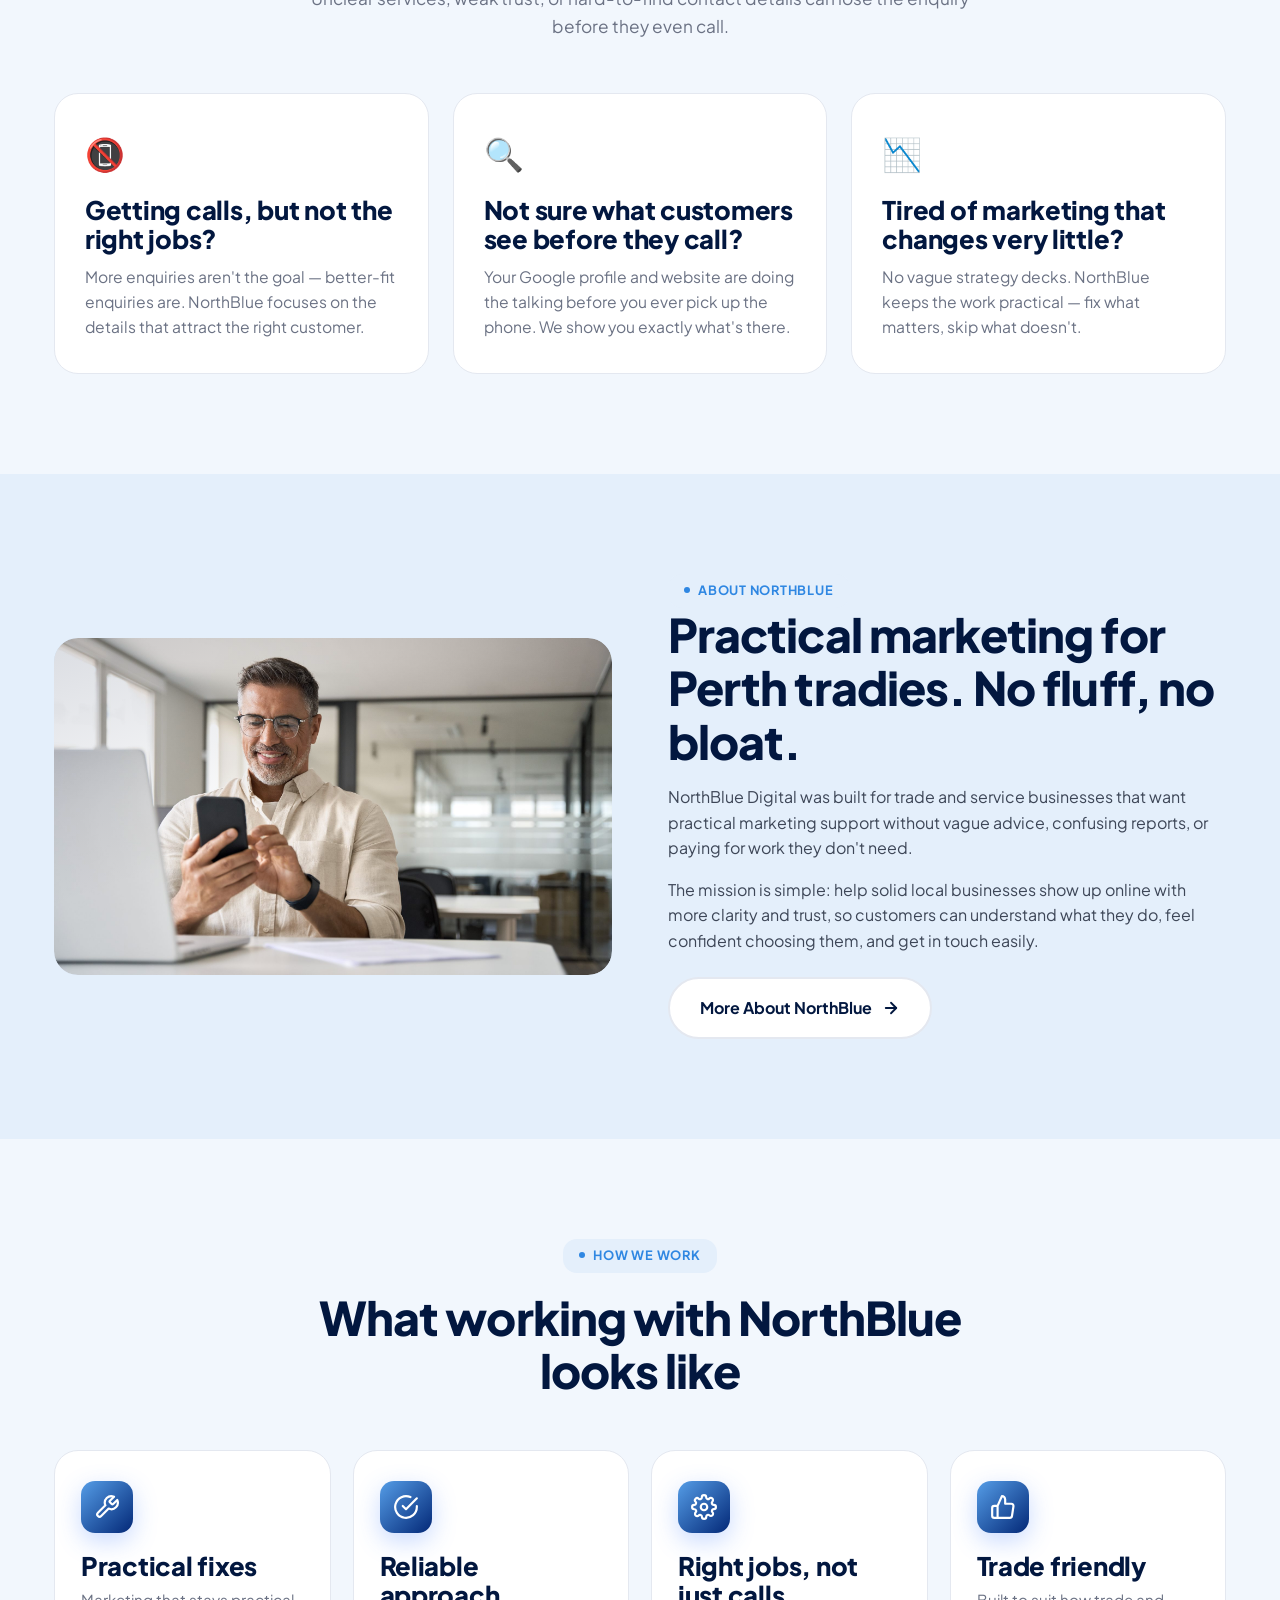
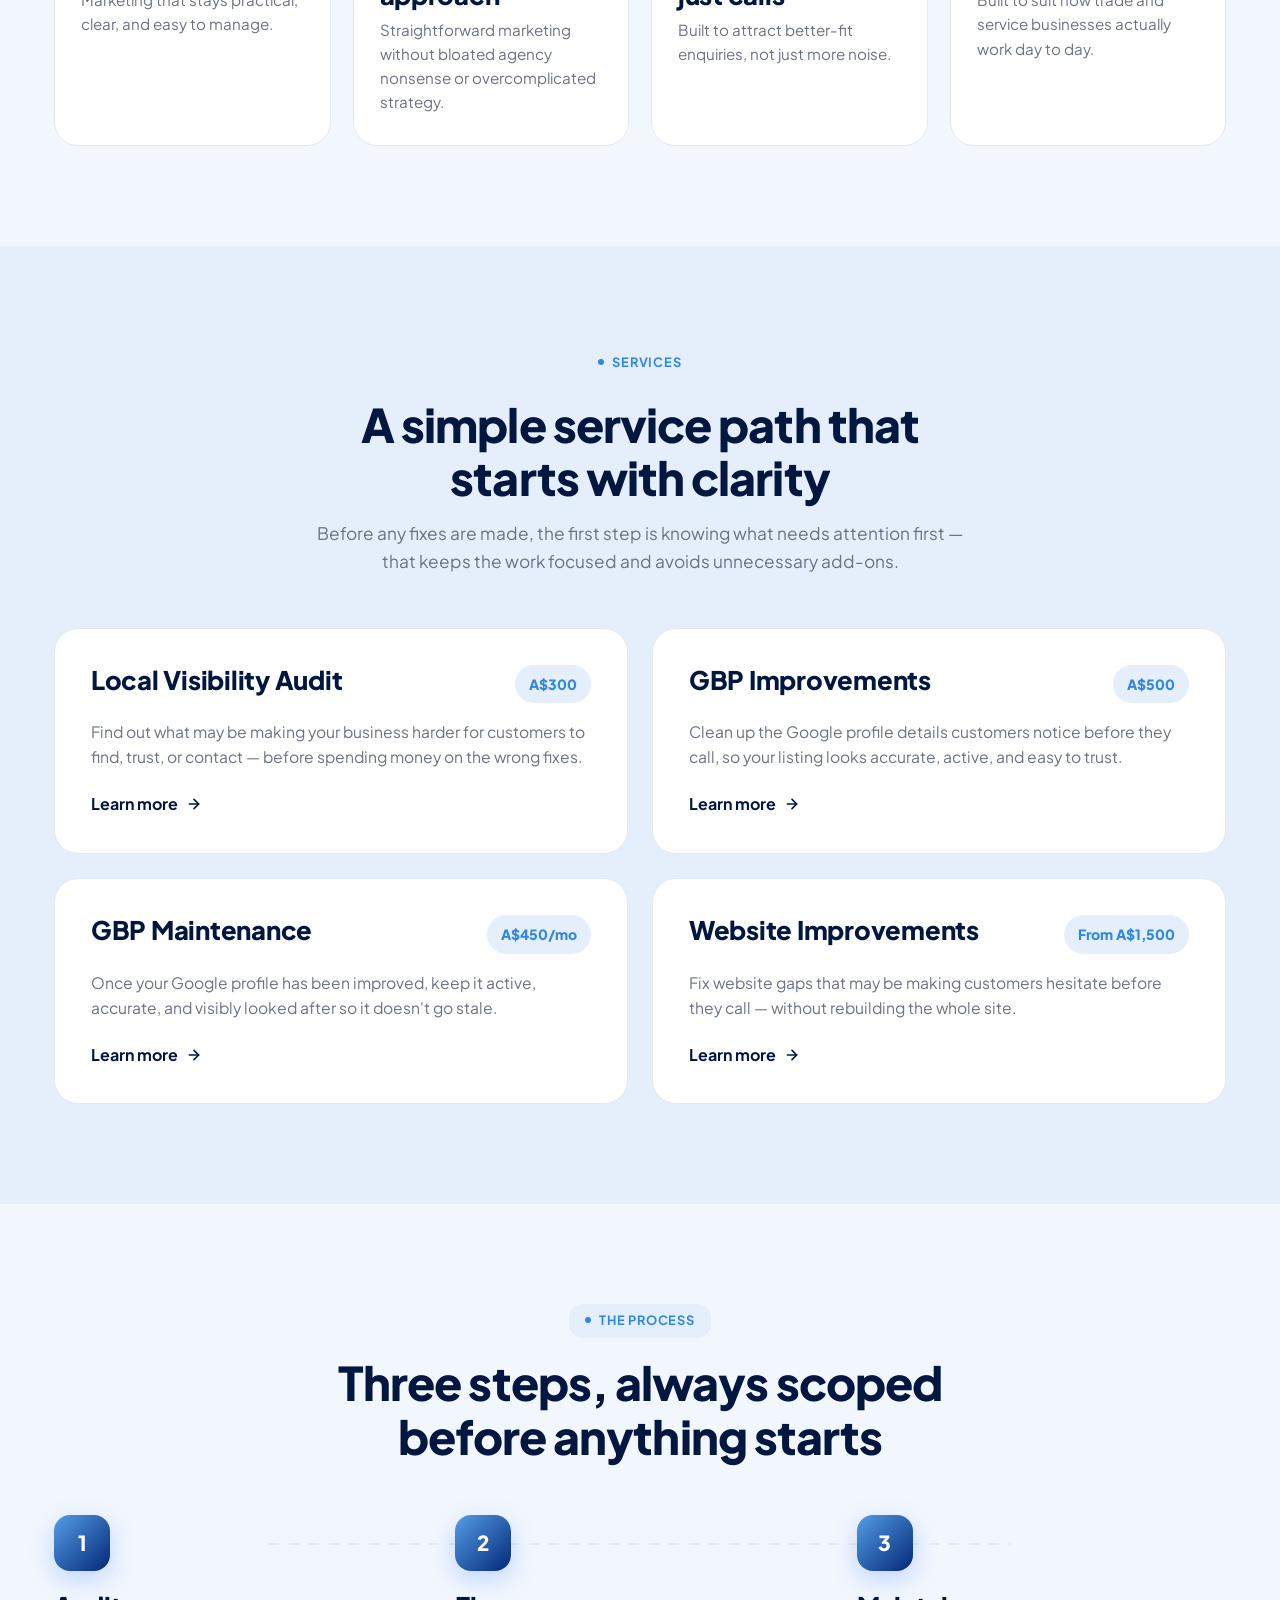
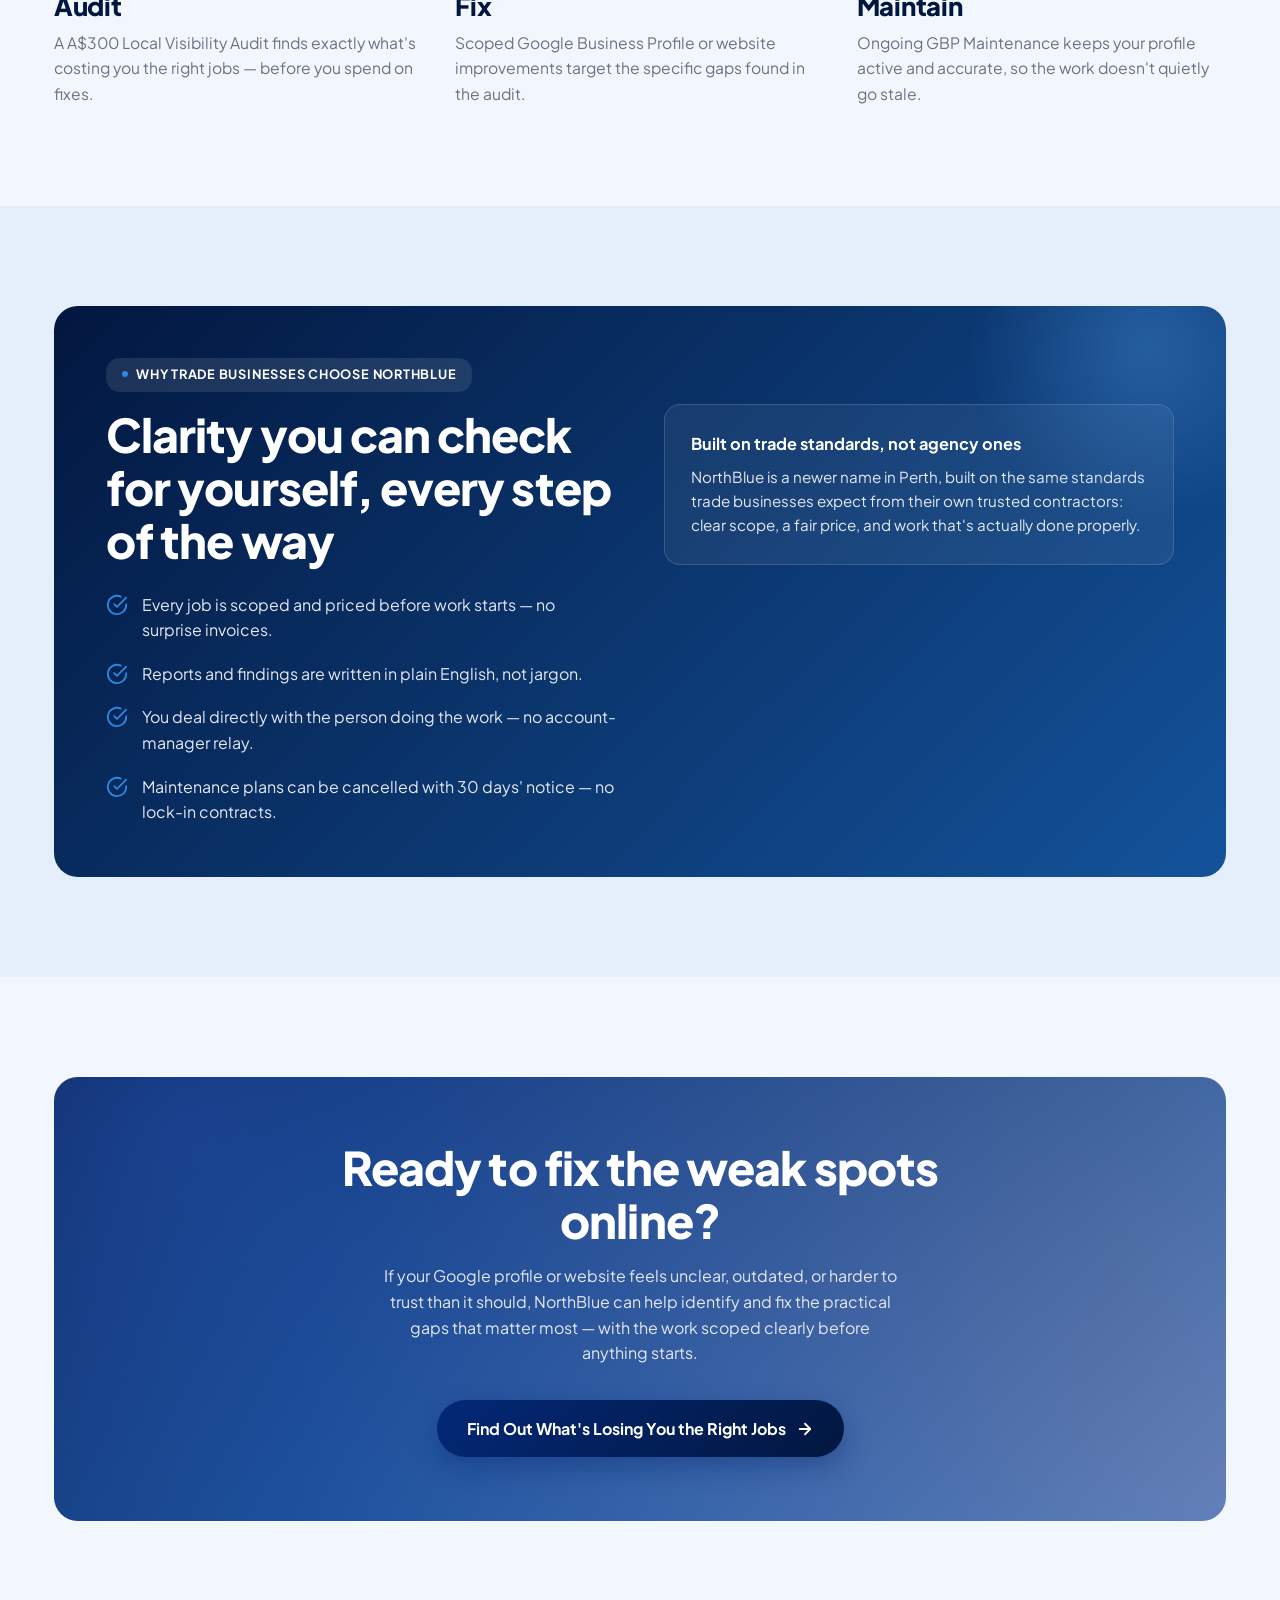
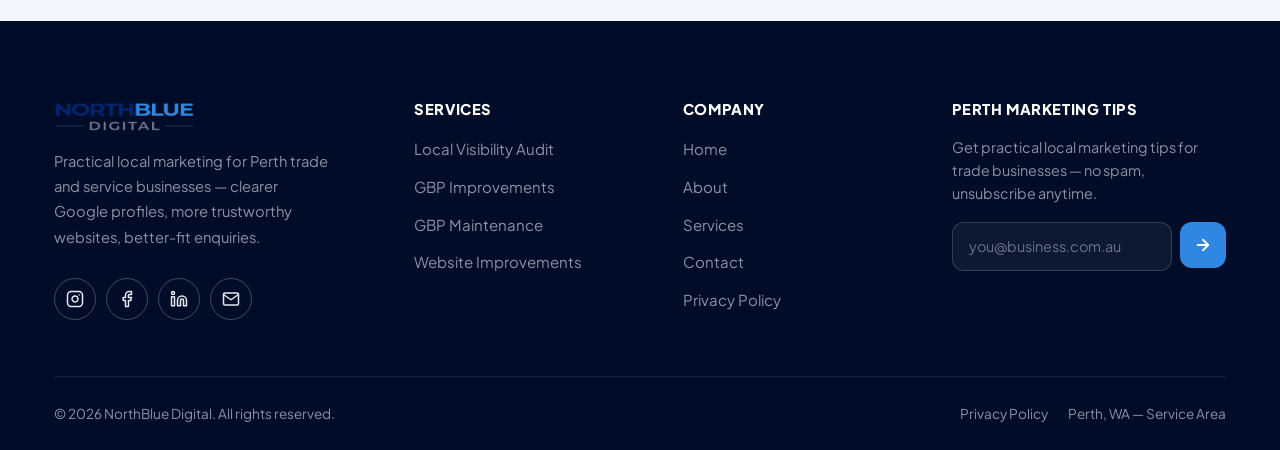
==== commit e4172142: "Remove ABN from footer copyright line Kept the ABN mention in the homepage trust strip and the Priva" ====
--- a/index.html
+++ b/index.html
@@ -420,7 +420,7 @@
       </div>
     </div>
     <div class="footer-bottom">
-      <span>© <span data-year></span> NorthBlue Digital. All rights reserved. ABN 60 243 007 352</span>
+      <span>© <span data-year></span> NorthBlue Digital. All rights reserved.</span>
       <div class="legal-links">
         <a href="/privacy-policy/">Privacy Policy</a>
         <a href="/services/">Perth, WA — Service Area</a>
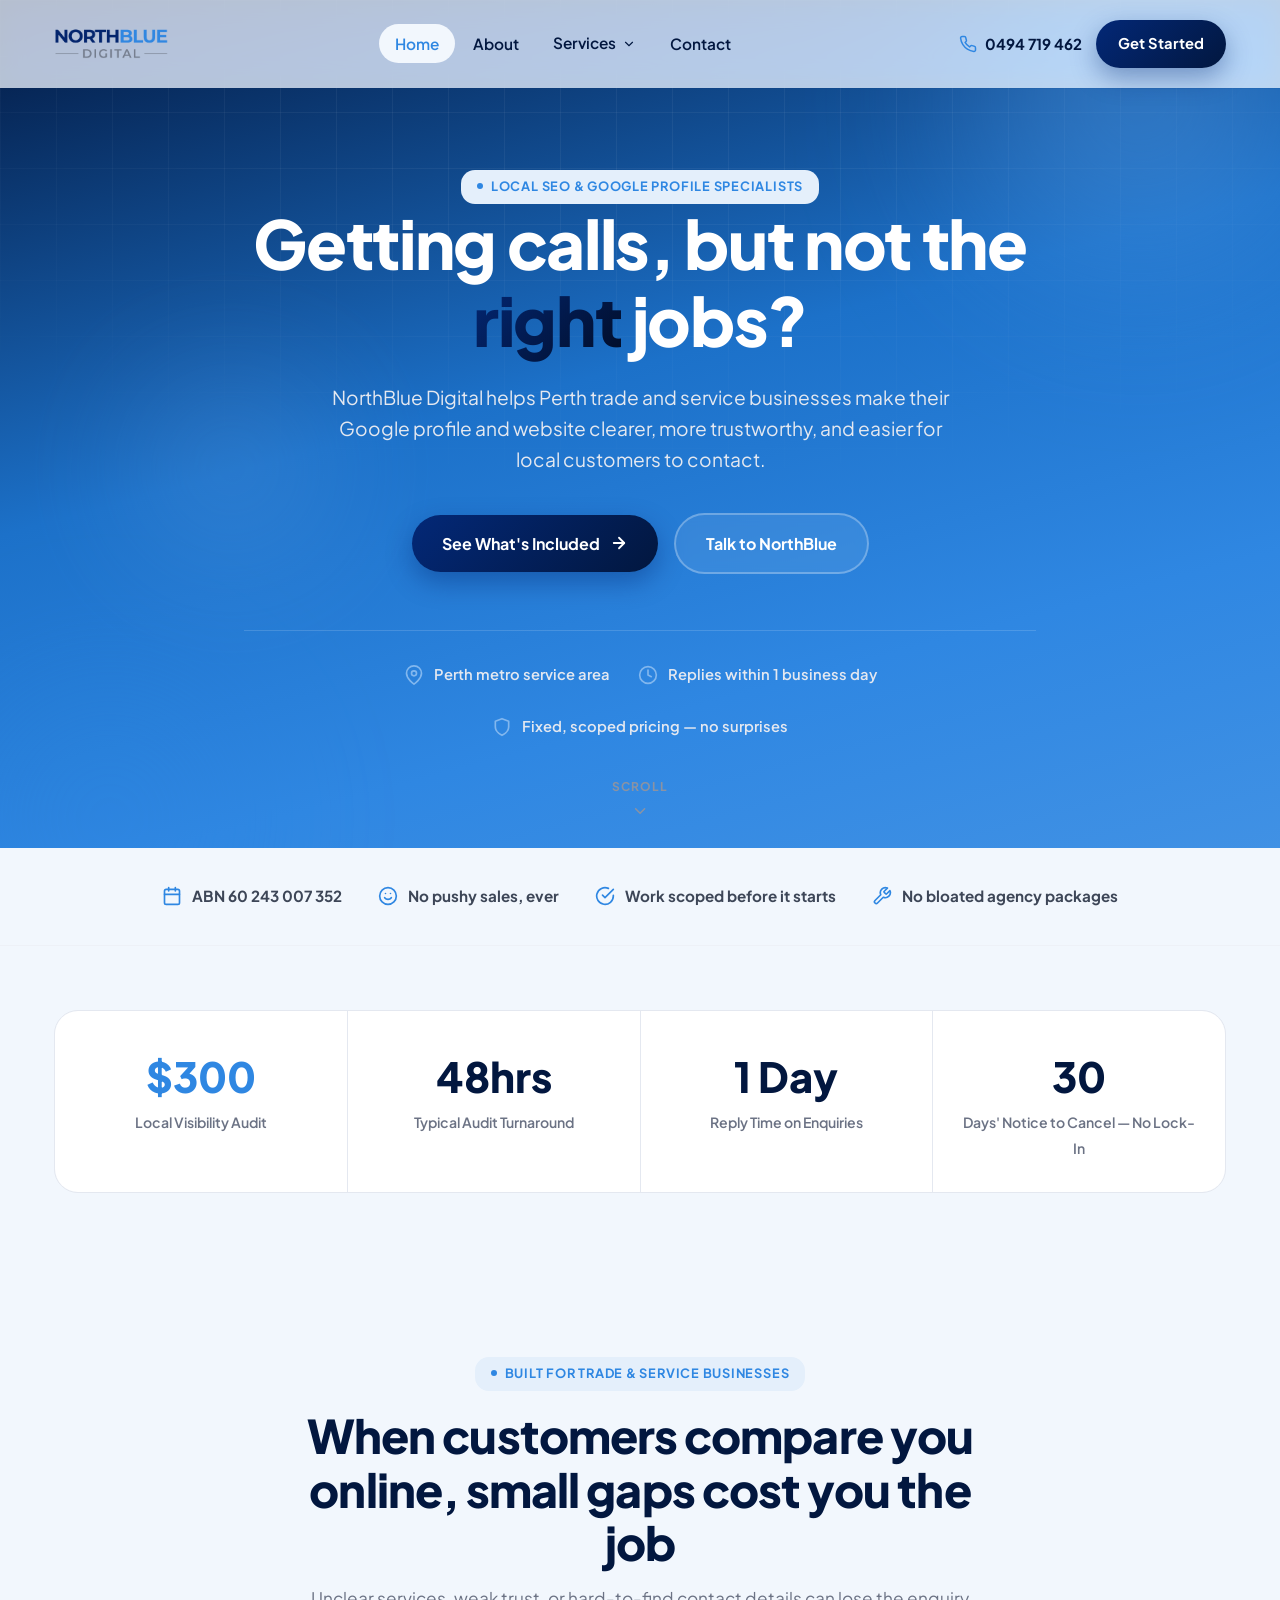
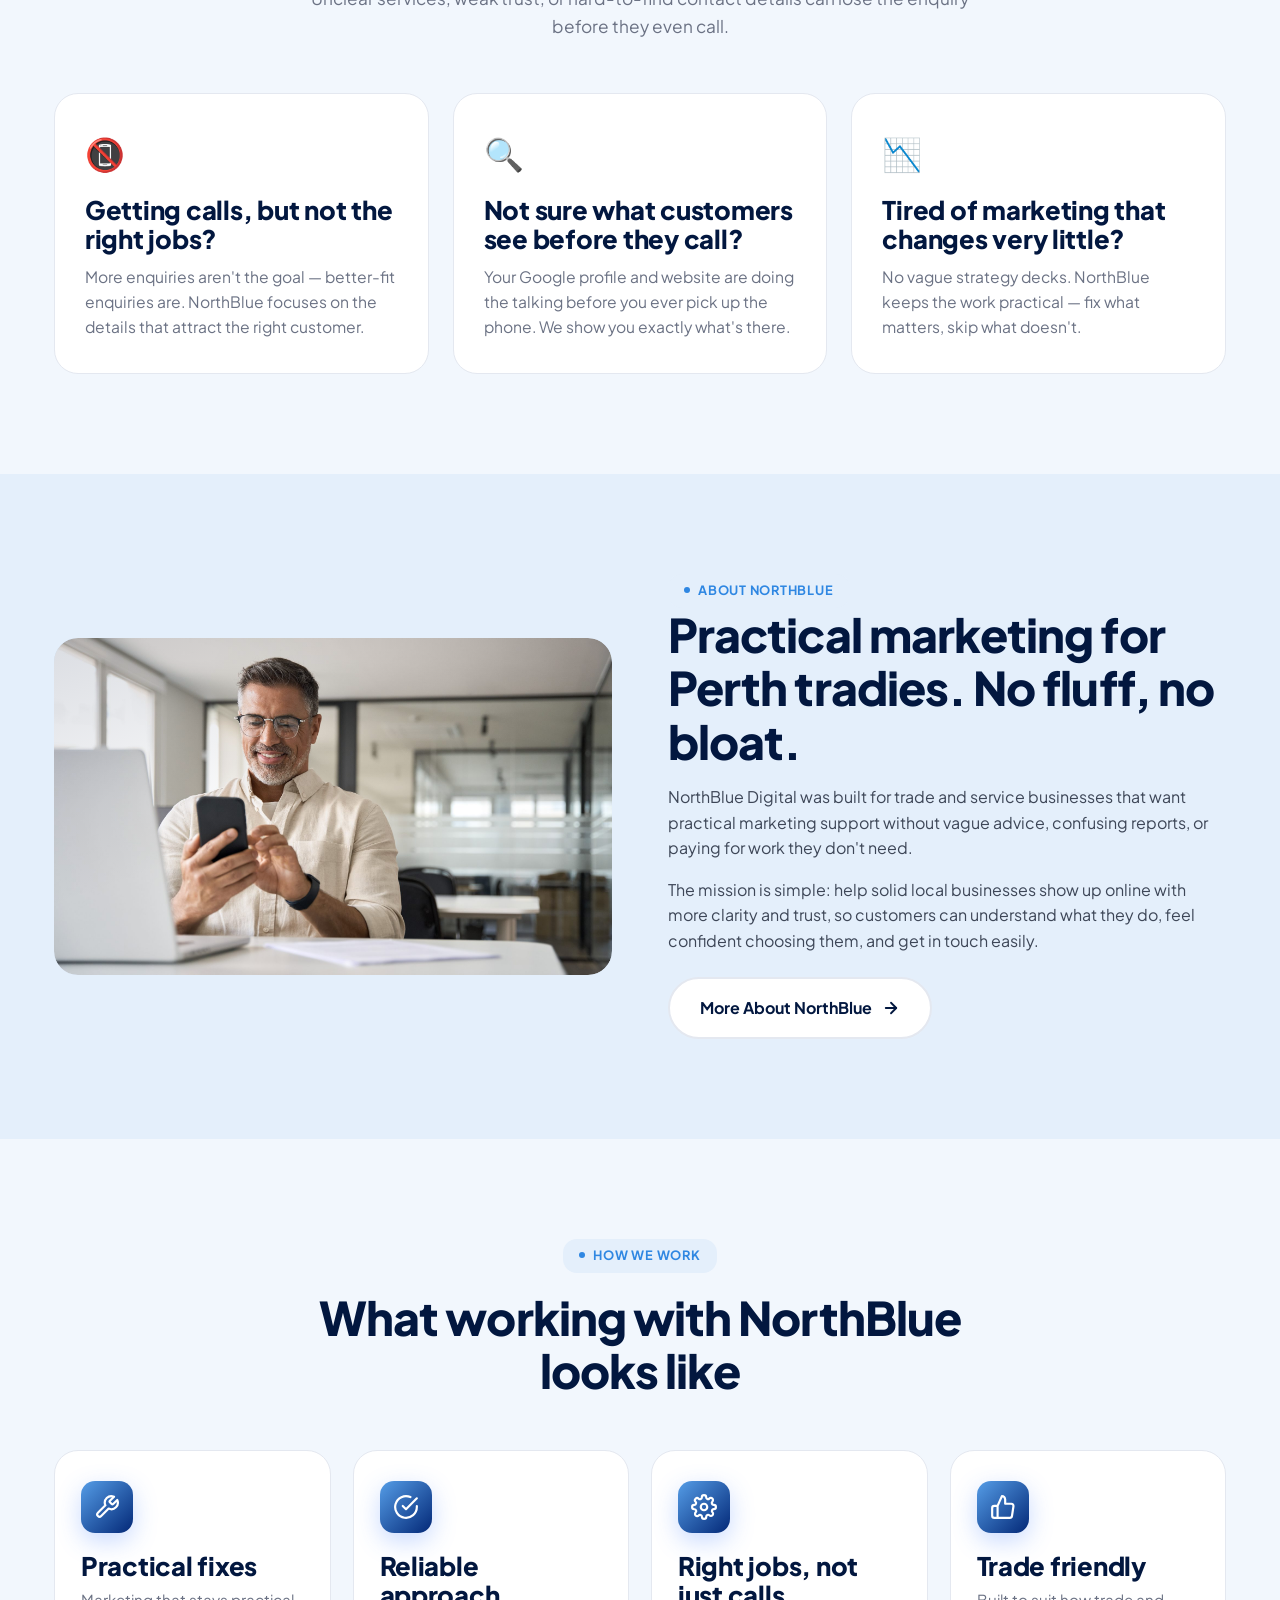
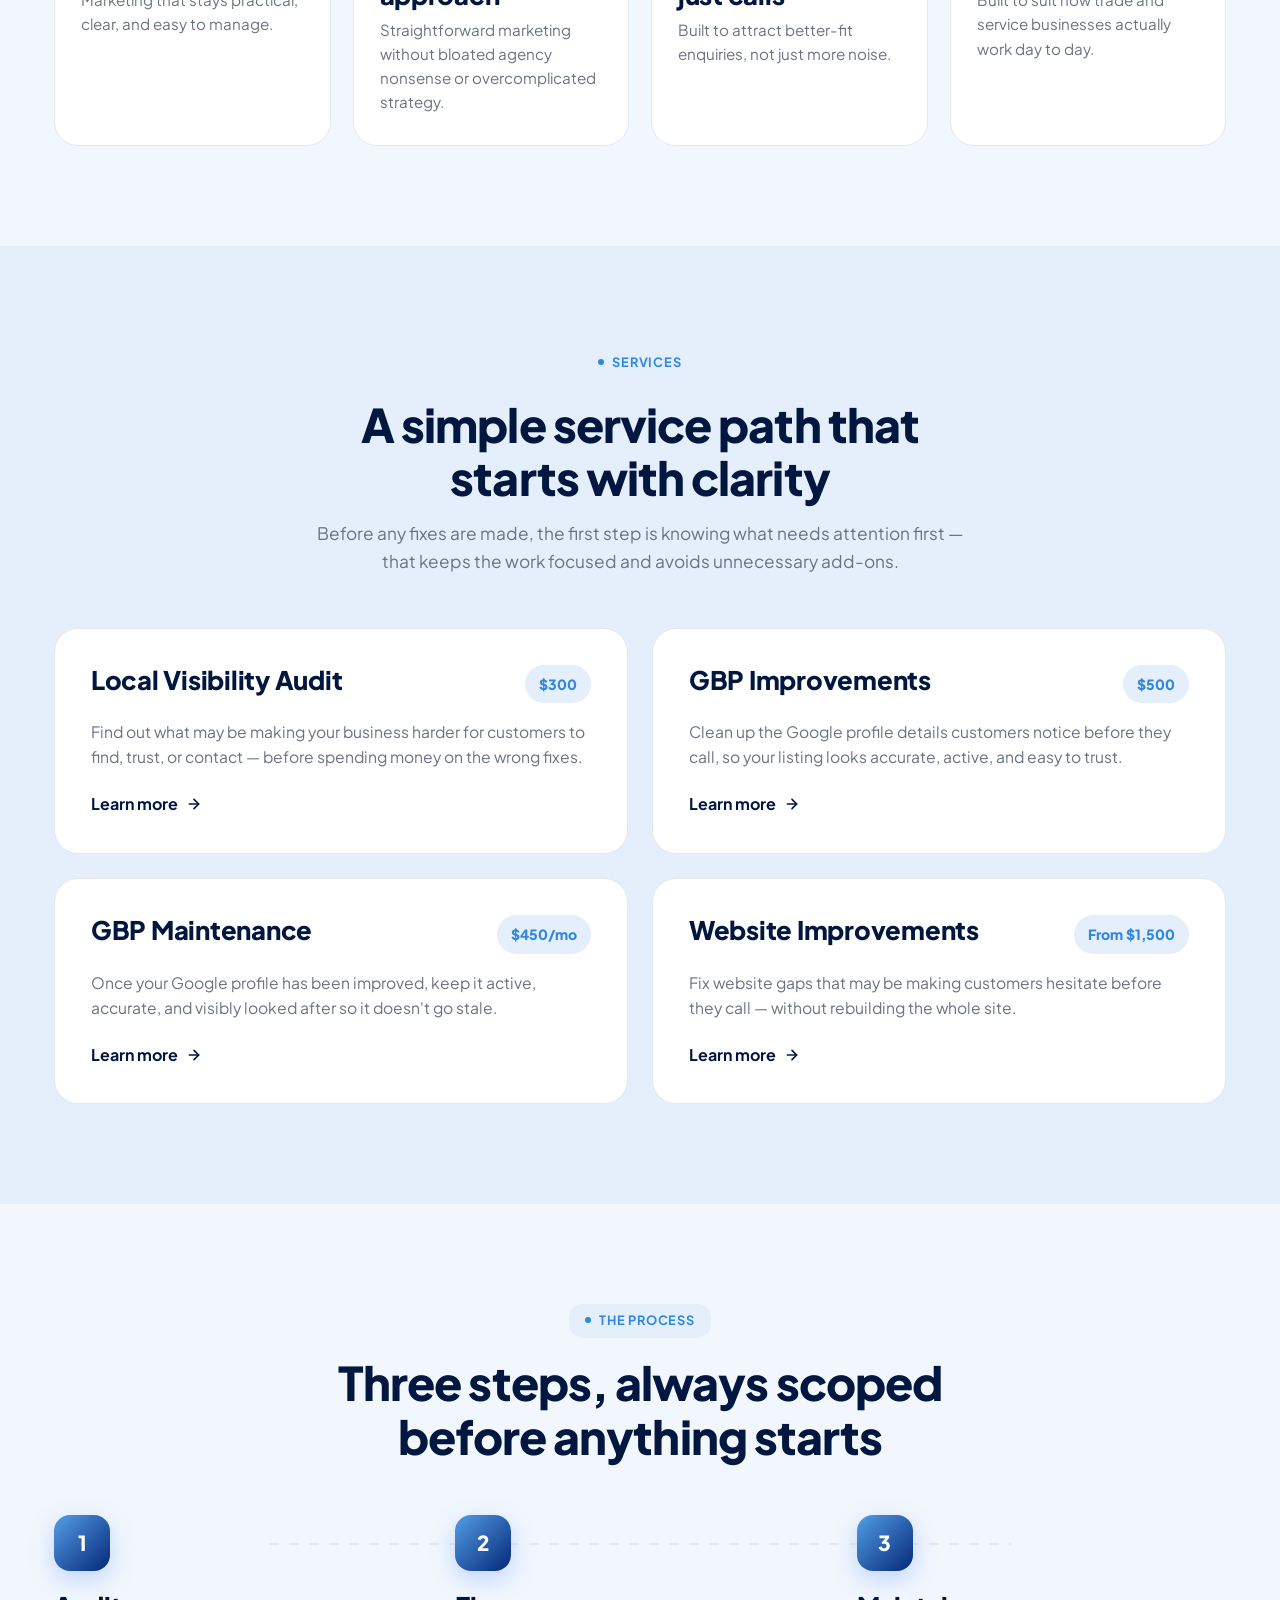
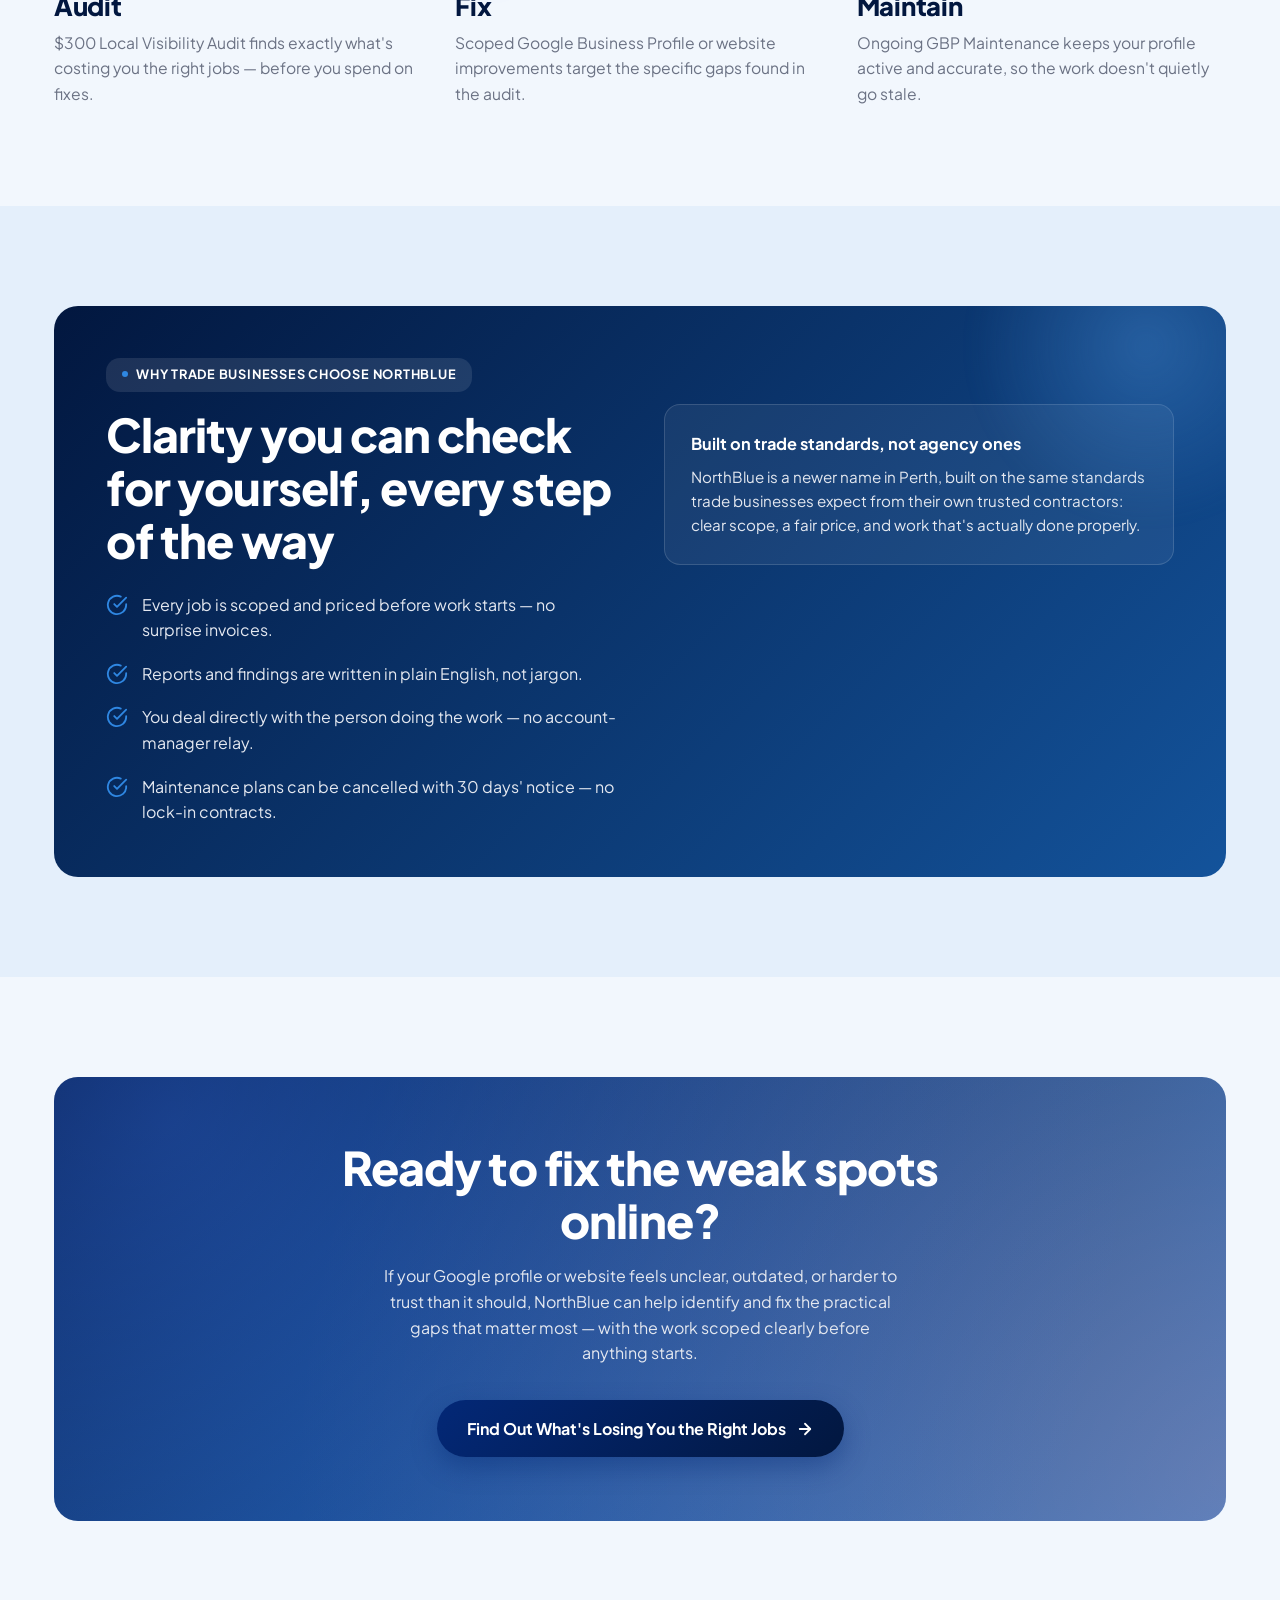
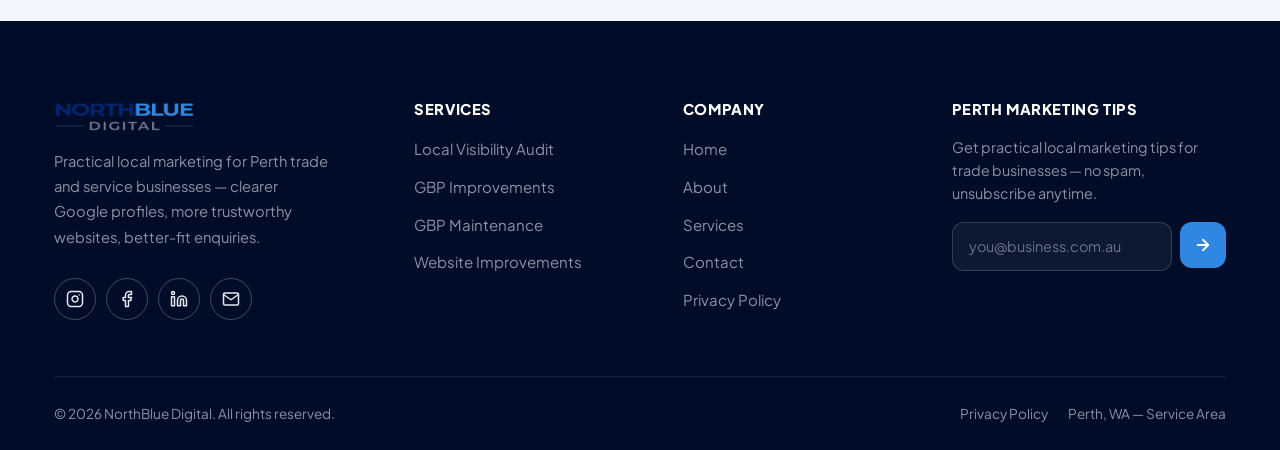
==== commit 93d08ca3: "Use plain \$ instead of A\$ for all price figures Applied across nav dropdown, hero price tags, serv" ====
--- a/index.html
+++ b/index.html
@@ -36,10 +36,10 @@
             <svg viewBox="0 0 24 24" fill="none" stroke="currentColor" stroke-width="2" stroke-linecap="round"><polyline points="6 9 12 15 18 9"/></svg>
           </a>
           <div class="dropdown">
-            <a href="/services/local-visibility-audit/">Local Visibility Audit<span>Know what to fix first — A$300</span></a>
-            <a href="/services/gbp-improvements/">GBP Improvements<span>Clean up your Google profile — A$500</span></a>
-            <a href="/services/gbp-maintenance/">GBP Maintenance<span>Stay active monthly — A$450/mo</span></a>
-            <a href="/services/website-improvements/">Website Improvements<span>Fix what's costing enquiries — from A$1,500</span></a>
+            <a href="/services/local-visibility-audit/">Local Visibility Audit<span>Know what to fix first — $300</span></a>
+            <a href="/services/gbp-improvements/">GBP Improvements<span>Clean up your Google profile — $500</span></a>
+            <a href="/services/gbp-maintenance/">GBP Maintenance<span>Stay active monthly — $450/mo</span></a>
+            <a href="/services/website-improvements/">Website Improvements<span>Fix what's costing enquiries — from $1,500</span></a>
           </div>
         </li>
         <li><a class="nav-link" href="/contact/">Contact</a></li>
@@ -149,7 +149,7 @@
     <div class="container">
       <div class="stat-strip" data-reveal="scale">
         <div class="stat-cell">
-          <span class="num"><span class="unit" data-prefix="A$" data-count-to="300">A$0</span></span>
+          <span class="num"><span class="unit" data-prefix="$" data-count-to="300">$0</span></span>
           <span class="label">Local Visibility Audit</span>
         </div>
         <div class="stat-cell">
@@ -273,7 +273,7 @@
         <a href="/services/local-visibility-audit/" class="service-card" data-reveal style="--i:0">
           <div class="top-row">
             <h3>Local Visibility Audit</h3>
-            <span class="service-price">A$300</span>
+            <span class="service-price">$300</span>
           </div>
           <p>Find out what may be making your business harder for customers to find, trust, or contact — before spending money on the wrong fixes.</p>
           <span class="card-link">Learn more <svg viewBox="0 0 24 24" fill="none" stroke="currentColor" stroke-width="2.4" stroke-linecap="round" stroke-linejoin="round"><line x1="5" y1="12" x2="19" y2="12"/><polyline points="12 5 19 12 12 19"/></svg></span>
@@ -281,7 +281,7 @@
         <a href="/services/gbp-improvements/" class="service-card" data-reveal style="--i:1">
           <div class="top-row">
             <h3>GBP Improvements</h3>
-            <span class="service-price">A$500</span>
+            <span class="service-price">$500</span>
           </div>
           <p>Clean up the Google profile details customers notice before they call, so your listing looks accurate, active, and easy to trust.</p>
           <span class="card-link">Learn more <svg viewBox="0 0 24 24" fill="none" stroke="currentColor" stroke-width="2.4" stroke-linecap="round" stroke-linejoin="round"><line x1="5" y1="12" x2="19" y2="12"/><polyline points="12 5 19 12 12 19"/></svg></span>
@@ -289,7 +289,7 @@
         <a href="/services/gbp-maintenance/" class="service-card" data-reveal style="--i:2">
           <div class="top-row">
             <h3>GBP Maintenance</h3>
-            <span class="service-price">A$450/mo</span>
+            <span class="service-price">$450/mo</span>
           </div>
           <p>Once your Google profile has been improved, keep it active, accurate, and visibly looked after so it doesn't go stale.</p>
           <span class="card-link">Learn more <svg viewBox="0 0 24 24" fill="none" stroke="currentColor" stroke-width="2.4" stroke-linecap="round" stroke-linejoin="round"><line x1="5" y1="12" x2="19" y2="12"/><polyline points="12 5 19 12 12 19"/></svg></span>
@@ -297,7 +297,7 @@
         <a href="/services/website-improvements/" class="service-card" data-reveal style="--i:3">
           <div class="top-row">
             <h3>Website Improvements</h3>
-            <span class="service-price">From A$1,500</span>
+            <span class="service-price">From $1,500</span>
           </div>
           <p>Fix website gaps that may be making customers hesitate before they call — without rebuilding the whole site.</p>
           <span class="card-link">Learn more <svg viewBox="0 0 24 24" fill="none" stroke="currentColor" stroke-width="2.4" stroke-linecap="round" stroke-linejoin="round"><line x1="5" y1="12" x2="19" y2="12"/><polyline points="12 5 19 12 12 19"/></svg></span>
@@ -317,7 +317,7 @@
         <div class="process-step" data-reveal style="--i:0">
           <span class="num">1</span>
           <h3>Audit</h3>
-          <p>A A$300 Local Visibility Audit finds exactly what's costing you the right jobs — before you spend on fixes.</p>
+          <p>$300 Local Visibility Audit finds exactly what's costing you the right jobs — before you spend on fixes.</p>
         </div>
         <div class="process-step" data-reveal style="--i:1">
           <span class="num">2</span>
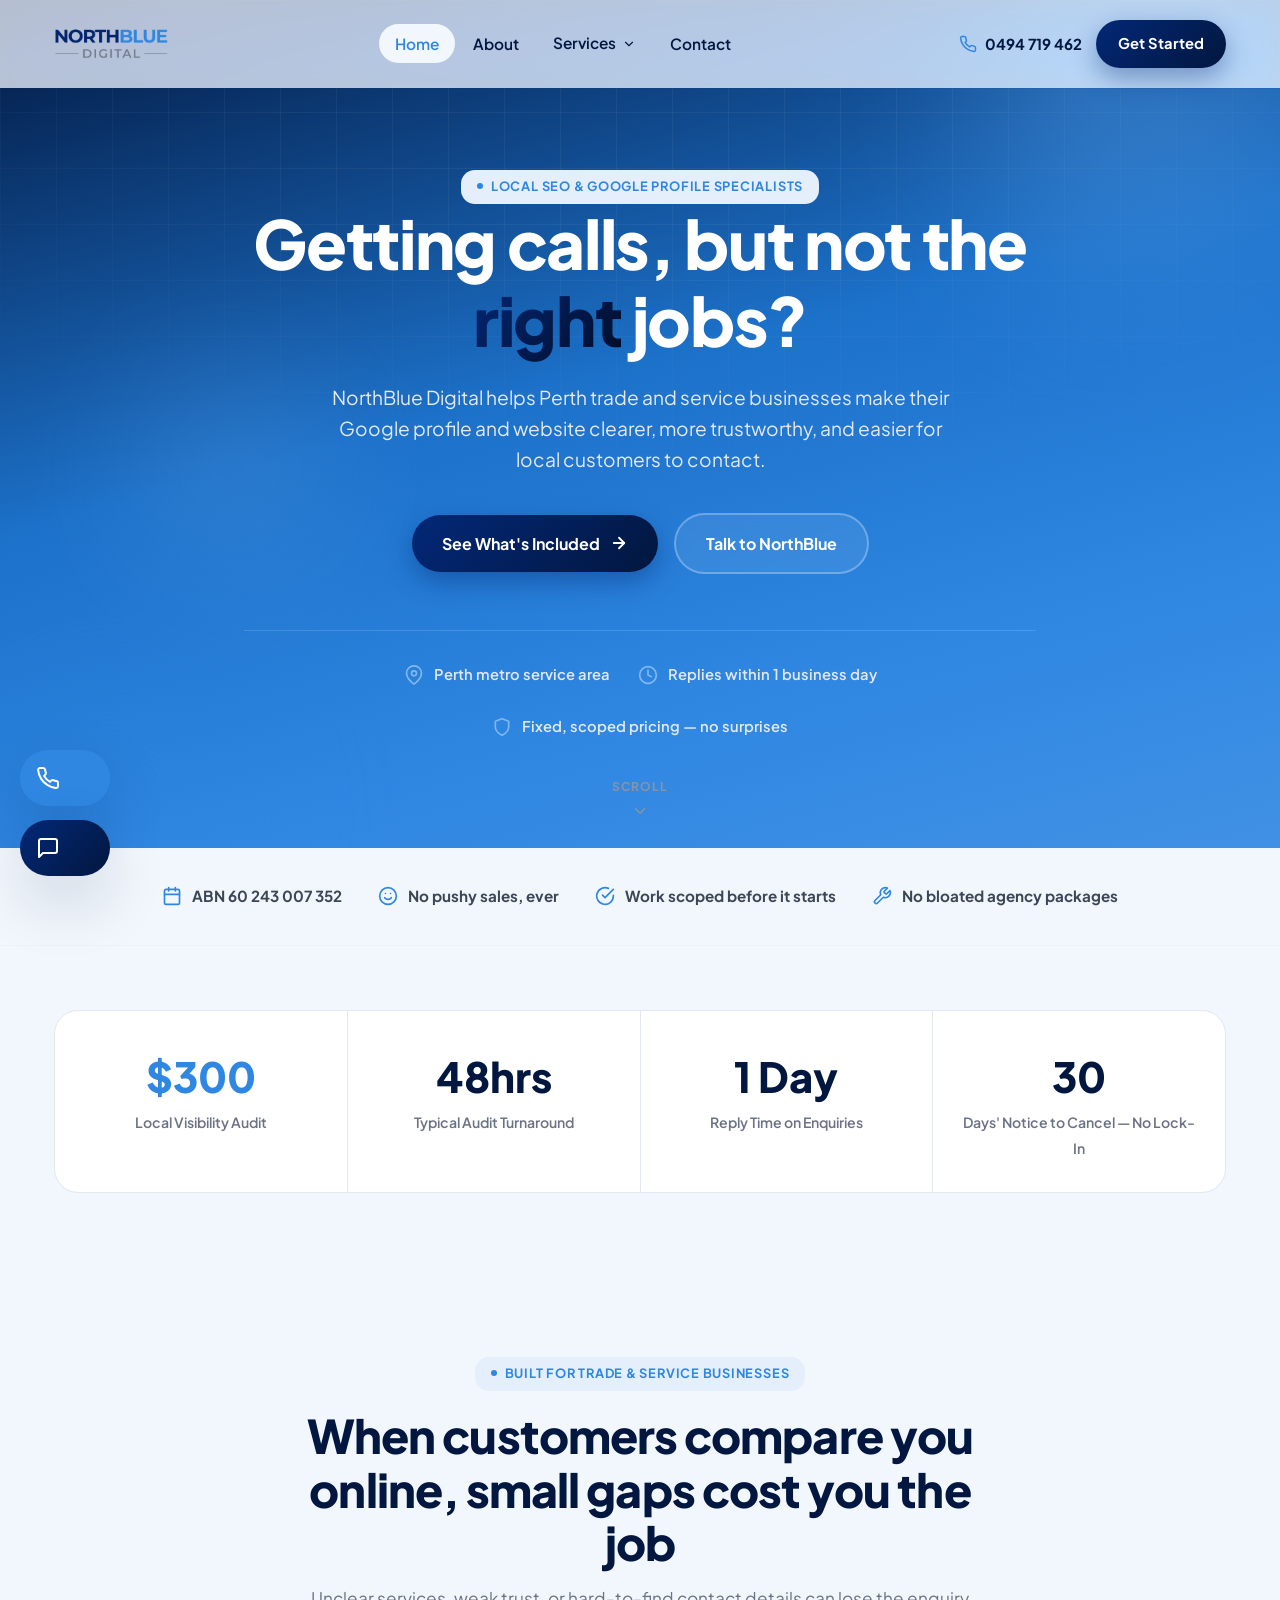
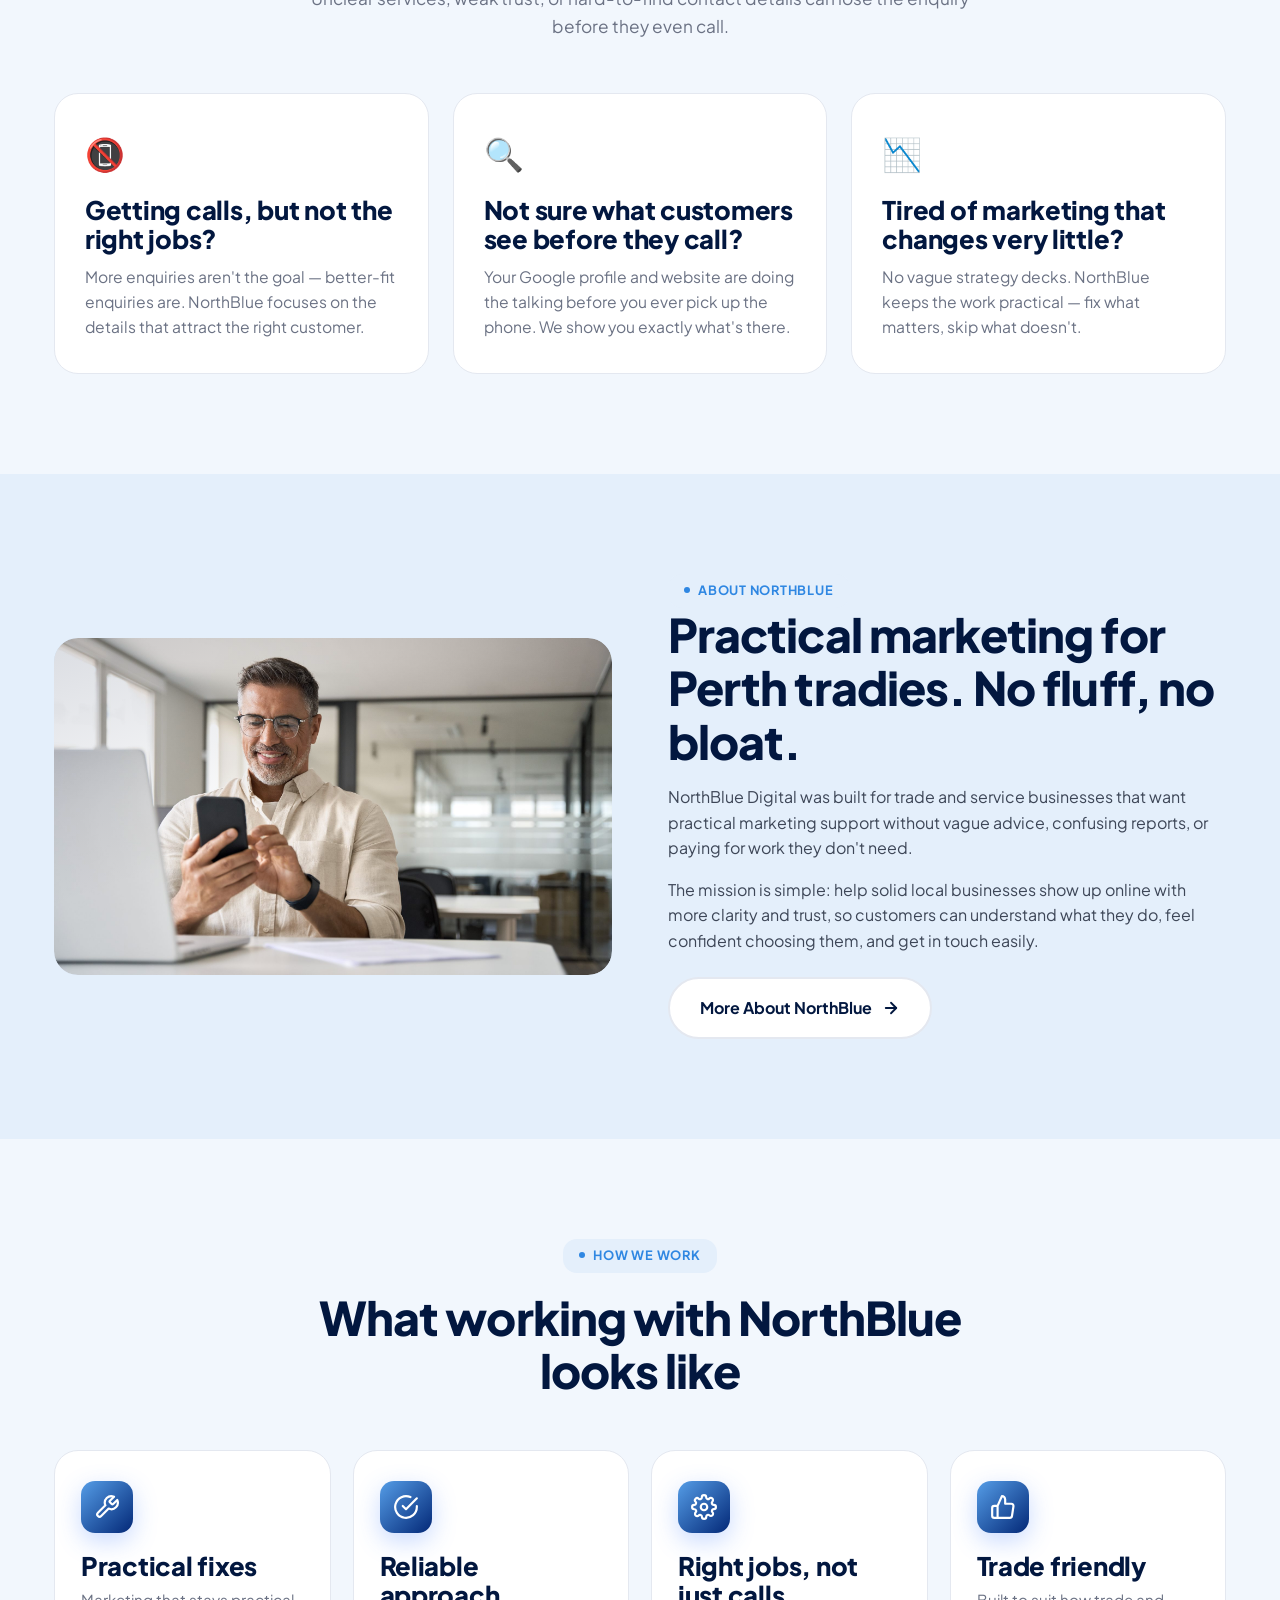
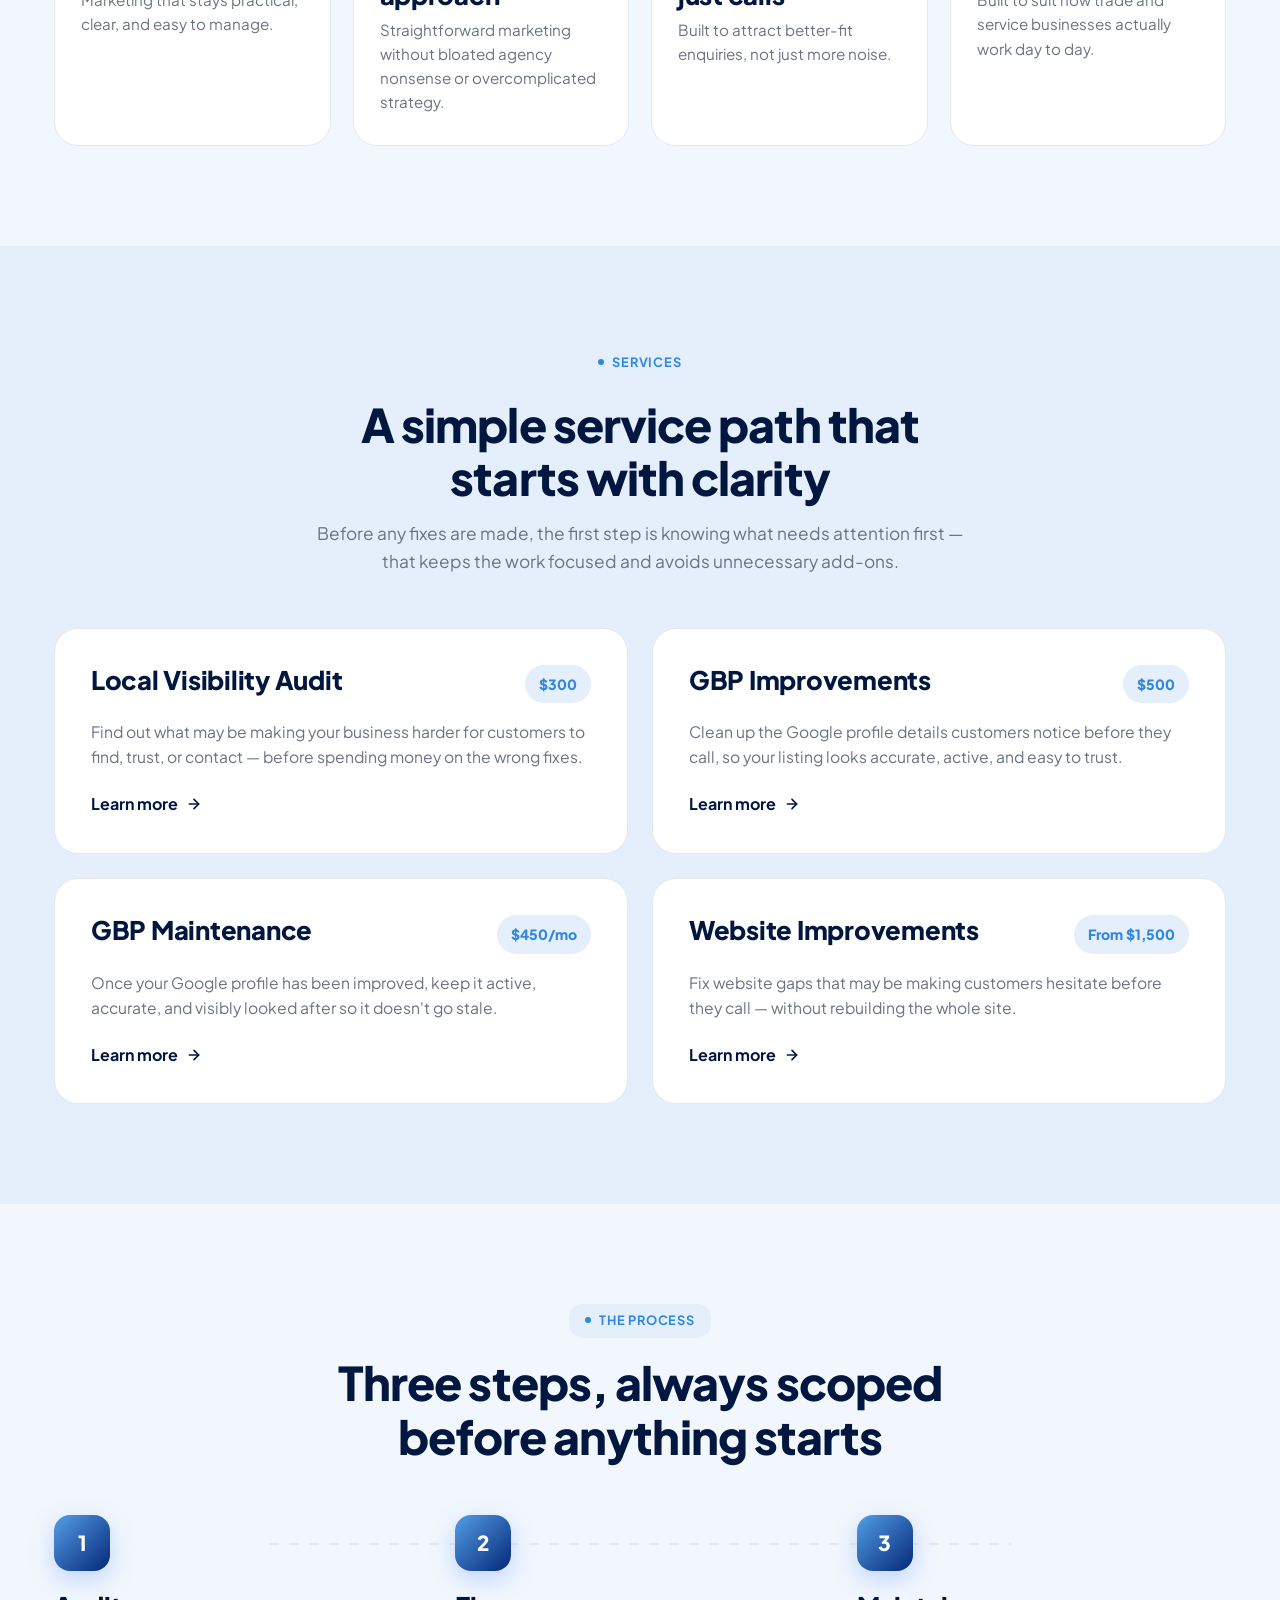
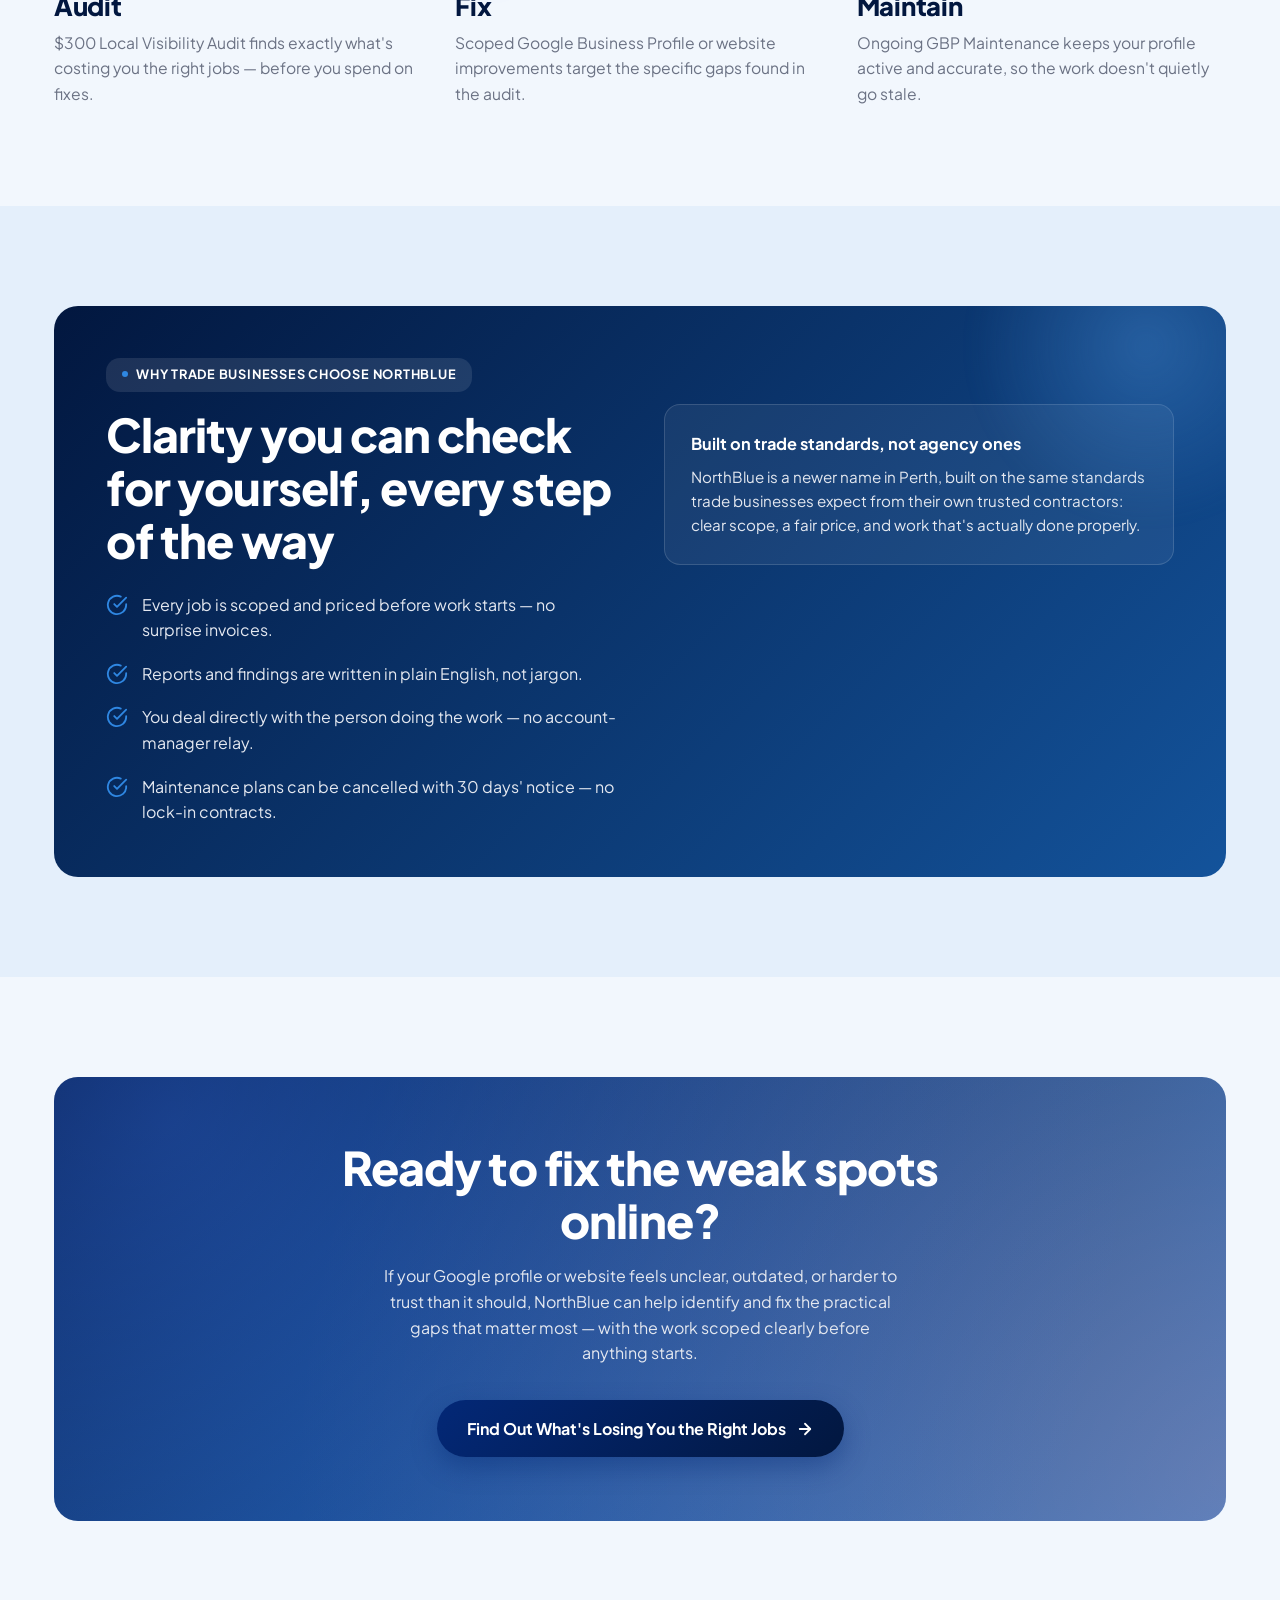
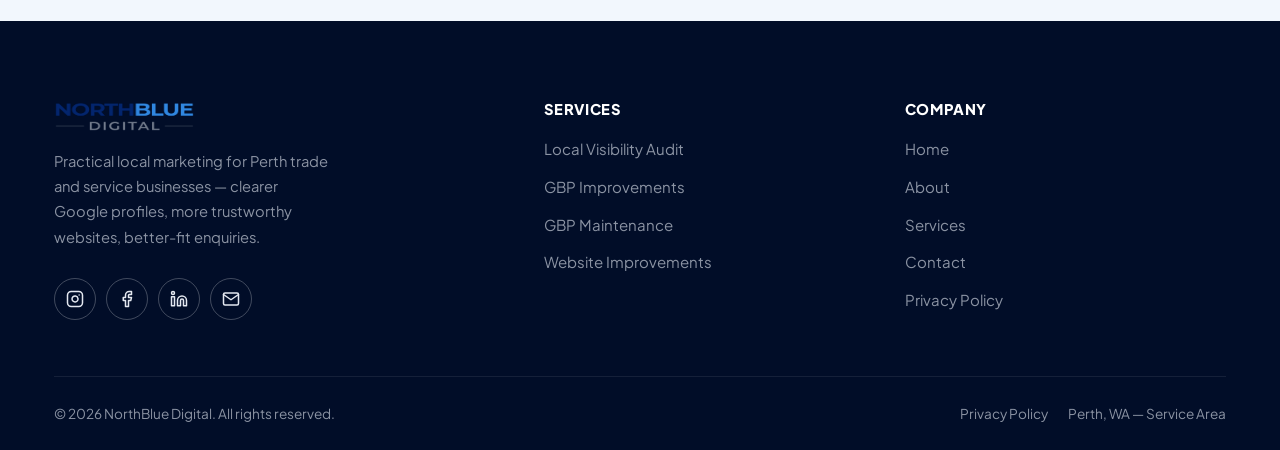
==== commit a36cd3f3: "Add floating call + enquiry buttons with an inquiry modal Added a persistent floating action widget " ====
--- a/index.html
+++ b/index.html
@@ -429,6 +429,56 @@
   </div>
 </footer>
 
+<div class="floating-actions">
+  <a href="tel:+61494719462" class="fab fab-call" aria-label="Call NorthBlue Digital">
+    <span class="fab-icon"><svg viewBox="0 0 24 24" fill="none" stroke="currentColor" stroke-width="2" stroke-linecap="round" stroke-linejoin="round"><path d="M22 16.92v3a2 2 0 0 1-2.18 2 19.79 19.79 0 0 1-8.63-3.07 19.5 19.5 0 0 1-6-6 19.79 19.79 0 0 1-3.07-8.67A2 2 0 0 1 4.11 2h3a2 2 0 0 1 2 1.72c.127.96.361 1.903.7 2.81a2 2 0 0 1-.45 2.11L8.09 9.91a16 16 0 0 0 6 6l1.27-1.27a2 2 0 0 1 2.11-.45c.907.339 1.85.573 2.81.7A2 2 0 0 1 22 16.92z"/></svg></span>
+    <span class="fab-label">Call 0494 719 462</span>
+  </a>
+  <button type="button" class="fab fab-inquiry" data-open-inquiry aria-label="Send an enquiry">
+    <span class="fab-icon"><svg viewBox="0 0 24 24" fill="none" stroke="currentColor" stroke-width="2" stroke-linecap="round" stroke-linejoin="round"><path d="M21 15a2 2 0 0 1-2 2H7l-4 4V5a2 2 0 0 1 2-2h14a2 2 0 0 1 2 2z"/></svg></span>
+    <span class="fab-label">Send Enquiry</span>
+  </button>
+</div>
+
+<div class="inquiry-modal" aria-hidden="true">
+  <div class="inquiry-modal-backdrop" data-close-inquiry></div>
+  <div class="inquiry-modal-panel" role="dialog" aria-modal="true" aria-label="Send an enquiry">
+    <button type="button" class="inquiry-modal-close" data-close-inquiry aria-label="Close">
+      <svg viewBox="0 0 24 24" fill="none" stroke="currentColor" stroke-width="2.4" stroke-linecap="round" stroke-linejoin="round"><line x1="18" y1="6" x2="6" y2="18"/><line x1="6" y1="6" x2="18" y2="18"/></svg>
+    </button>
+    <h3>Send an Enquiry</h3>
+    <p>Reply within 1 business day — no runaround, no hard sell.</p>
+    <form data-validate novalidate>
+      <div class="field">
+        <label for="fab-name">Name</label>
+        <input type="text" id="fab-name" name="name" required placeholder="Your full name" autocomplete="name">
+      </div>
+      <div class="field">
+        <label for="fab-phone">Phone</label>
+        <input type="tel" id="fab-phone" name="phone" required placeholder="04xx xxx xxx" autocomplete="tel">
+      </div>
+      <div class="field">
+        <label for="fab-email">Email</label>
+        <input type="email" id="fab-email" name="email" required placeholder="you@business.com.au" autocomplete="email">
+      </div>
+      <div class="field">
+        <label for="fab-message">Message</label>
+        <textarea id="fab-message" name="message" required placeholder="Tell us a bit about what's going on and what you'd like help with."></textarea>
+      </div>
+      <div class="form-honeypot">
+        <label>Leave this field blank
+          <input type="text" name="company" tabindex="-1" autocomplete="off">
+        </label>
+      </div>
+      <button type="submit" class="btn btn-primary btn-block">
+        Send Enquiry
+        <svg viewBox="0 0 24 24" fill="none" stroke="currentColor" stroke-width="2.4" stroke-linecap="round" stroke-linejoin="round"><line x1="22" y1="2" x2="11" y2="13"/><polygon points="22 2 15 22 11 13 2 9 22 2"/></svg>
+      </button>
+      <div class="form-status" role="status"></div>
+    </form>
+  </div>
+</div>
+
 <button class="to-top" aria-label="Back to top">
   <svg viewBox="0 0 24 24" fill="none" stroke="currentColor" stroke-width="2.4" stroke-linecap="round" stroke-linejoin="round"><line x1="12" y1="19" x2="12" y2="5"/><polyline points="5 12 12 5 19 12"/></svg>
 </button>
--- a/assets/css/style.css
+++ b/assets/css/style.css
@@ -74,7 +74,7 @@
 
 /* ---- Reset ---- */
 *,*::before,*::after{box-sizing:border-box; margin:0; padding:0;}
-html{scroll-behavior:smooth; -webkit-text-size-adjust:100%;}
+html{scroll-behavior:smooth; -webkit-text-size-adjust:100%; overflow-x:hidden; width:100%;}
 @media (prefers-reduced-motion: reduce){
   html{scroll-behavior:auto;}
   *,*::before,*::after{animation-duration:0.001ms !important; animation-iteration-count:1 !important; transition-duration:0.001ms !important; scroll-behavior:auto !important;}
@@ -273,6 +273,7 @@
 .mobile-nav{
   position:fixed; inset:0; z-index:190;
   visibility:hidden;
+  overflow:hidden;
 }
 .mobile-nav-backdrop{
   position:absolute; inset:0; background:rgba(6,15,38,0.55); backdrop-filter:blur(2px);
@@ -646,11 +647,14 @@
 /* ---- Footer ---- */
 .site-footer{background:var(--navy-950); color:var(--slate-400); padding-top:80px;}
 .footer-top{
-  display:grid; grid-template-columns:1.4fr 1fr 1fr 1.2fr; gap:40px;
+  display:grid; grid-template-columns:1.4fr 1fr 1fr; gap:40px;
   padding-bottom:56px; border-bottom:1px solid rgba(255,255,255,0.08);
 }
 @media (max-width:900px){ .footer-top{grid-template-columns:1fr 1fr; row-gap:40px;} }
 @media (max-width:560px){ .footer-top{grid-template-columns:1fr;} }
+
+/* Newsletter signup hidden for now per client request — remove this rule to bring it back */
+.footer-newsletter{display:none;}
 .footer-brand img{height:32px; margin-bottom:16px;}
 .footer-brand p{font-size:0.92rem; line-height:1.7; max-width:280px; color:var(--slate-400);}
 .footer-col h4{color:var(--white); font-size:0.92rem; letter-spacing:0.04em; text-transform:uppercase; margin-bottom:18px;}
@@ -749,6 +753,72 @@
 .to-top:hover{background:var(--blue-600); transform:translateY(-4px);}
 .to-top svg{width:20px; height:20px;}
 
+/* Floating call / enquiry buttons */
+.floating-actions{
+  position:fixed; left:20px; bottom:24px; z-index:150;
+  display:flex; flex-direction:column; align-items:flex-start; gap:14px;
+}
+.fab{
+  position:relative;
+  display:flex; align-items:center; gap:12px;
+  height:56px; padding:0 22px 0 0; border-radius:var(--radius-pill);
+  color:var(--white); font-weight:700; font-size:0.95rem; white-space:nowrap;
+  box-shadow:var(--shadow-lg);
+  transition:transform var(--speed-fast) var(--ease), box-shadow var(--speed-fast) var(--ease);
+}
+.fab-icon{
+  flex-shrink:0; width:56px; height:56px; border-radius:50%;
+  display:flex; align-items:center; justify-content:center;
+}
+.fab-icon svg{width:24px; height:24px;}
+.fab-label{
+  max-width:0; overflow:hidden; opacity:0;
+  transition:max-width var(--speed) var(--ease), opacity var(--speed-fast) var(--ease);
+}
+.fab:hover{transform:translateY(-3px); box-shadow:0 20px 40px rgba(2,23,63,0.28);}
+.fab:hover .fab-label{max-width:200px; opacity:1;}
+.fab-call{background:linear-gradient(135deg, var(--accent-500), var(--accent-600));}
+.fab-call .fab-icon{animation:fabRing 2.6s ease-in-out infinite;}
+.fab-inquiry{background:linear-gradient(135deg, var(--navy-700), var(--navy-900));}
+@keyframes fabRing{
+  0%,100%{box-shadow:0 0 0 0 rgba(255,106,61,0.45);}
+  50%{box-shadow:0 0 0 8px rgba(255,106,61,0);}
+}
+@media (max-width:560px){
+  .floating-actions{left:16px; bottom:16px; gap:12px;}
+  .fab{height:50px; padding:0;}
+  .fab-icon{width:50px; height:50px;}
+  .fab-label{display:none;}
+}
+
+/* Inquiry modal */
+.inquiry-modal{position:fixed; inset:0; z-index:300; visibility:hidden;}
+.inquiry-modal-backdrop{
+  position:absolute; inset:0; background:rgba(2,10,28,0.6); backdrop-filter:blur(3px);
+  opacity:0; transition:opacity var(--speed) var(--ease);
+}
+.inquiry-modal-panel{
+  position:absolute; top:50%; left:50%; width:min(480px, 92vw); max-height:88vh; overflow-y:auto;
+  background:var(--white); border-radius:var(--radius-lg); padding:36px;
+  box-shadow:var(--shadow-lg);
+  transform:translate(-50%, -50%) scale(0.94); opacity:0;
+  transition:transform var(--speed) var(--ease), opacity var(--speed) var(--ease);
+}
+.inquiry-modal.is-open{visibility:visible;}
+.inquiry-modal.is-open .inquiry-modal-backdrop{opacity:1;}
+.inquiry-modal.is-open .inquiry-modal-panel{transform:translate(-50%, -50%) scale(1); opacity:1;}
+.inquiry-modal-close{
+  position:absolute; top:18px; right:18px; width:36px; height:36px; border-radius:50%;
+  background:var(--blue-50); color:var(--navy-900);
+  display:flex; align-items:center; justify-content:center;
+  transition:background var(--speed-fast);
+}
+.inquiry-modal-close:hover{background:var(--slate-200);}
+.inquiry-modal-close svg{width:18px; height:18px;}
+.inquiry-modal-panel h3{padding-right:36px;}
+.inquiry-modal-panel > p{color:var(--slate-500); margin-top:8px; margin-bottom:24px; font-size:0.95rem;}
+@media (max-width:560px){ .inquiry-modal-panel{padding:28px 22px;} }
+
 /* Skip link */
 .skip-link{
   position:fixed; top:-100px; left:16px; z-index:999;
